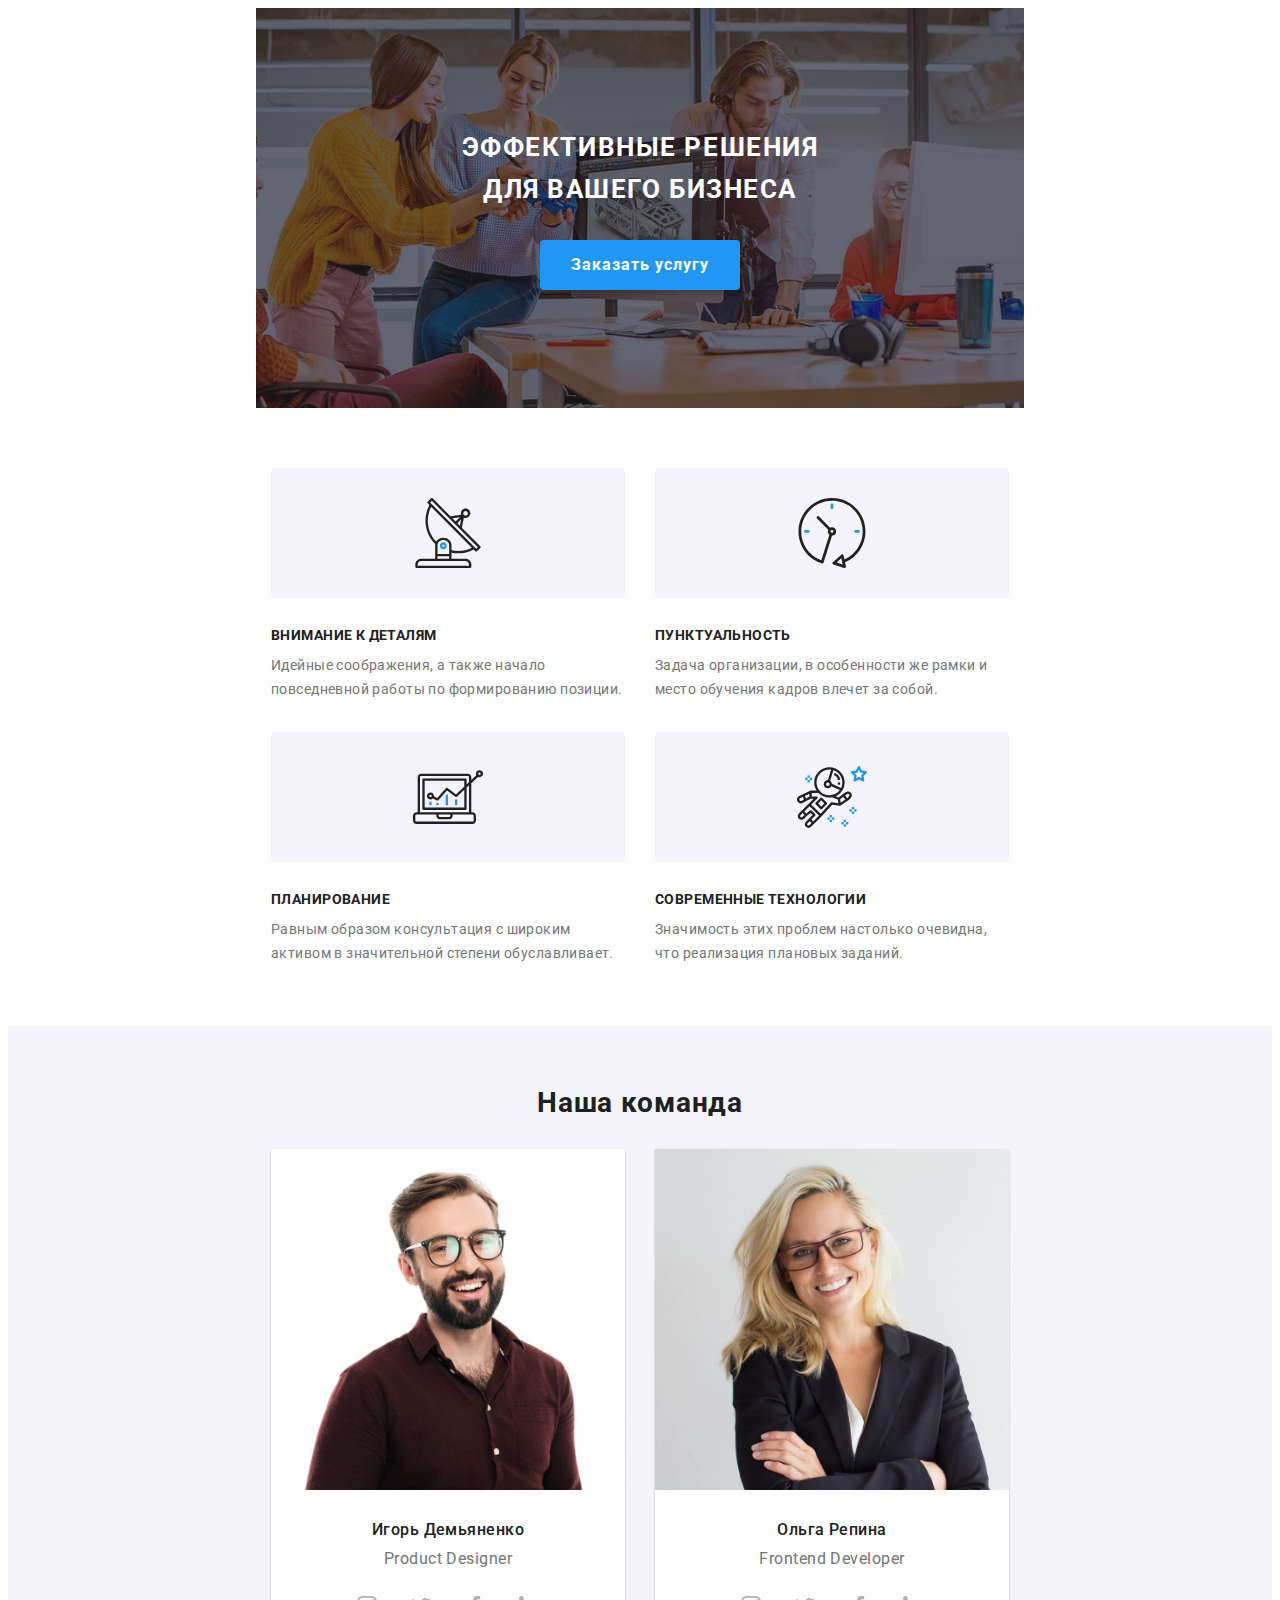
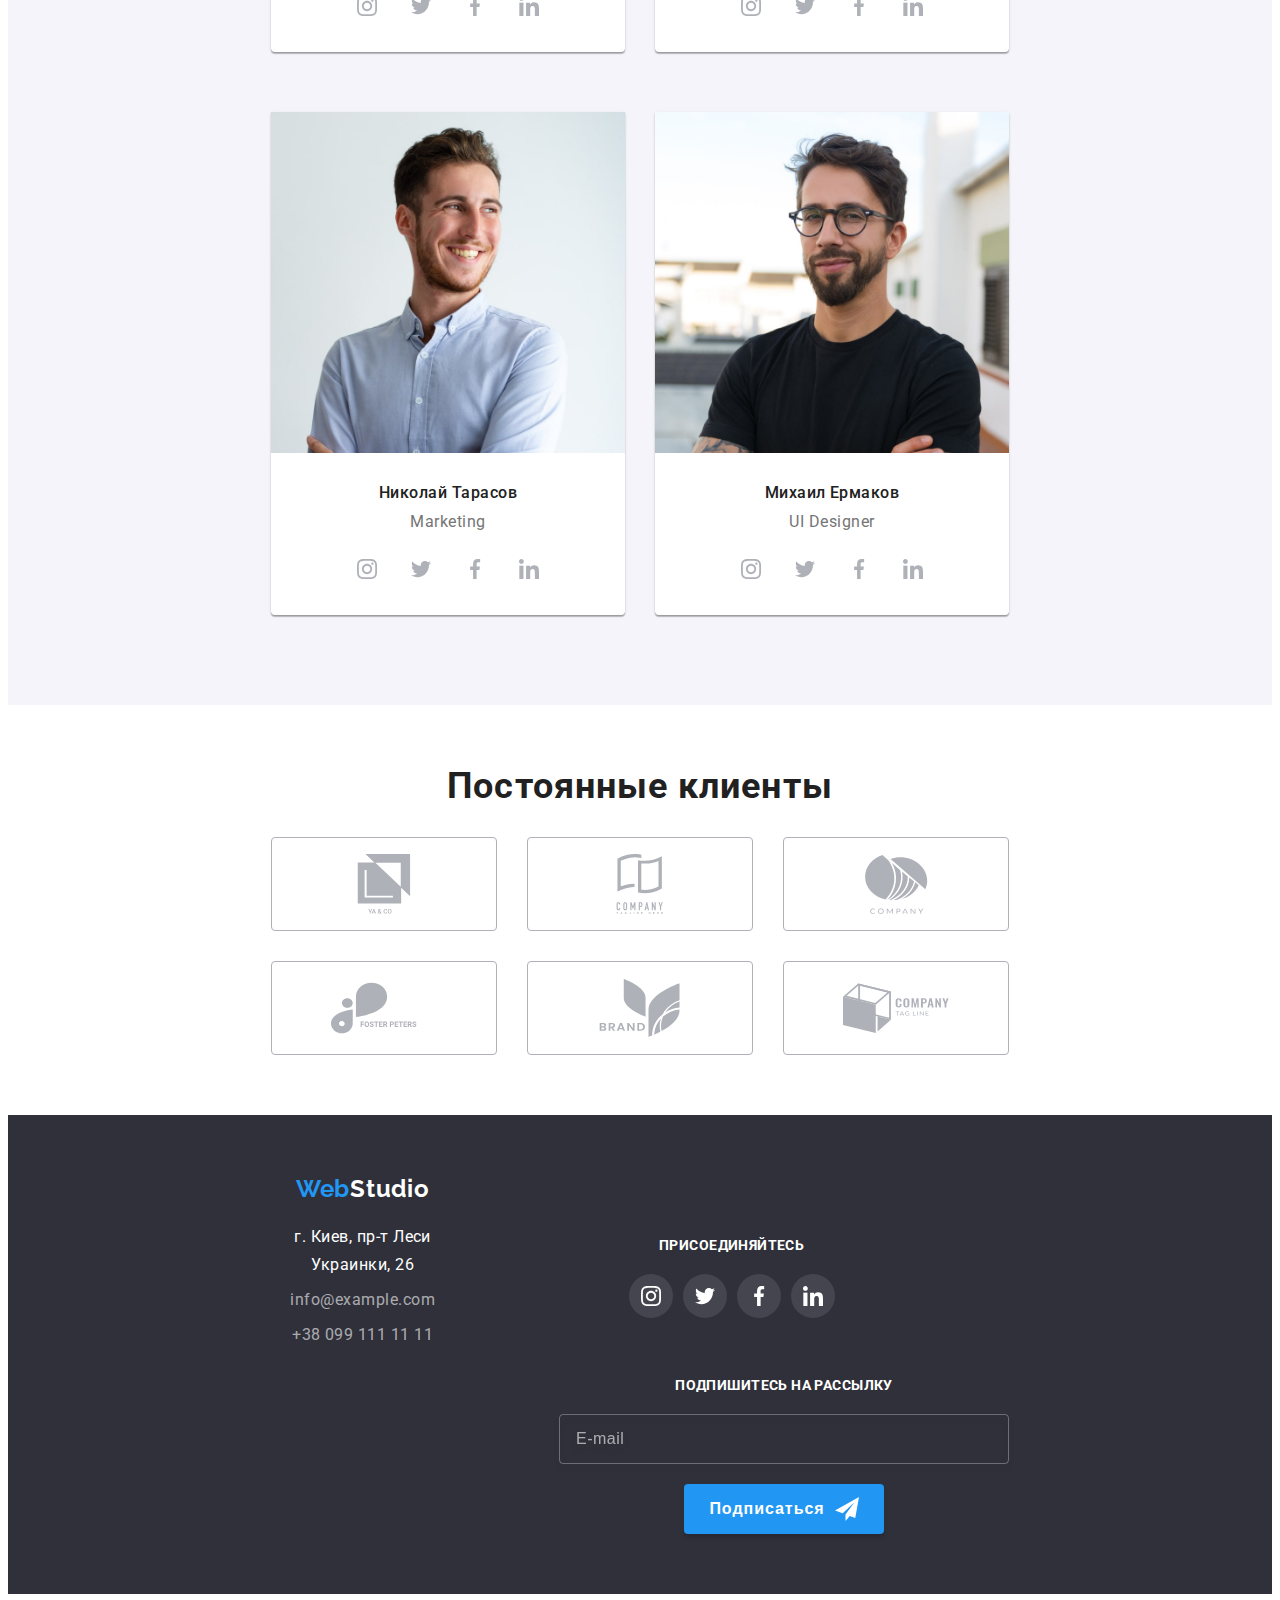
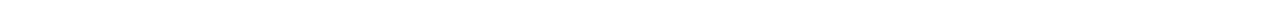
==== index.html @ b9e03ec4 "3" ====
<!DOCTYPE html>
<html lang="ru">
  <head>
    <meta charset="UTF-8" />
    <meta http-equiv="X-UA-Compatible" content="IE=edge" />
    <meta name="viewport" content="width=device-width, initial-scale=1.0" />
    <title>Document</title>
    <link
      rel="stylesheet"
      href="https://cdnjs.cloudflare.com/ajax/libs/modern-normalize/1.1.0/modern-normalize.min.css"
      integrity="sha512-wpPYUAdjBVSE4KJnH1VR1HeZfpl1ub8YT/NKx4PuQ5NmX2tKuGu6U/JRp5y+Y8XG2tV+wKQpNHVUX03MfMFn9Q=="
      crossorigin="anonymous"
      referrerpolicy="no-referrer"
    />
    <!-- <link rel="stylesheet" href="./css/reset.css" /> -->
    <link rel="stylesheet" href="./css/main.min.css" />
    <!-- <link rel="stylesheet" href="./css/styles.css" /> -->
    <link rel="preconnect" href="https://fonts.googleapis.com" />
    <link rel="preconnect" href="https://fonts.gstatic.com" crossorigin />
    <link
      href="https://fonts.googleapis.com/css2?family=Montserrat:wght@400;700&family=Raleway:wght@700&family=Roboto:wght@400;500;700;900&display=swap"
      rel="stylesheet"
    />
  </head>
  <body>
    <!-- <header class="header">
      <div class="container">
        <a class="logo" href=""
          ><span class="logo__pre-title">Web</span
          ><span class="logo__after-title after-title--color-dark"
            >Studio</span
          ></a
        >
        <nav class="nav">
          <ul class="menu" style="list-style-type: none">
            <li class="menu__item studio">
              <a class="menu__link studio" href="index.html">Студия</a>
            </li>
            <li class="menu__item">
              <a class="menu__link" href="portfolio.html">Портфолио</a>
            </li>
            <li class="menu__item">
              <a class="menu__link" href="">Контакты</a>
            </li>
          </ul>
        </nav>
        <ul class="connect" style="list-style-type: none">
          <li class="connect__list">
            <a class="connect__mail contacts" href="mailto:info@devstudio.com"
              ><svg class="connect__icon" width="16" height="12">
                <use href="./images/icons.svg#icon-envelope"></use></svg
              >info@devstudio.com</a
            >
          </li>
          <li class="connect__list">
            <a class="connect__tel contacts" href="tel:+380961111111"
              ><svg class="connect__icon" width="10" height="16">
                <use href="./images/icons.svg#icon-smartphone"></use></svg
              >+38 096 111 11 11</a
            >
          </li>
        </ul>
      </div>
    </header> -->
    <main>
      <section class="title">
        <div class="container">
          <h1 class="title__text">Эффективные решения для вашего бизнеса</h1>
          <div class="container-btn">
            <button class="title__btn" type="button" data-modal-open>
              Заказать услугу
            </button>
          </div>
        </div>
      </section>
      <section class="feature">
        <div class="container">
          <ul class="feature__list" style="list-style-type: none">
            <li class="feature__item">
              <div class="feature__link">
                <svg class="feature__icon" width="70" height="70">
                  <use href="./images/icons.svg#icon-feature1"></use>
                </svg>
              </div>
              <h3 class="feature__title">Внимание к деталям</h3>
              <p class="feature__text text">
                Идейные соображения, а также начало повседневной работы по
                формированию позиции.
              </p>
            </li>
            <li class="feature__item">
              <div class="feature__link">
                <svg class="feature__icon" width="70" height="70">
                  <use href="./images/icons.svg#icon-feature2"></use>
                </svg>
              </div>
              <h3 class="feature__title">Пунктуальность</h3>
              <p class="feature__text">
                Задача организации, в особенности же рамки и место обучения
                кадров влечет за собой.
              </p>
            </li>
            <li class="feature__item">
              <div class="feature__link">
                <svg class="feature__icon" width="70" height="70">
                  <use href="./images/icons.svg#icon-feature3"></use>
                </svg>
              </div>
              <h3 class="feature__title">Планирование</h3>
              <p class="feature__text">
                Равным образом консультация с широким активом в значительной
                степени обуславливает.
              </p>
            </li>
            <li class="feature__item">
              <div class="feature__link">
                <svg class="feature__icon" width="70" height="70">
                  <use href="./images/icons.svg#icon-feature4"></use>
                </svg>
              </div>
              <h3 class="feature__title">Современные технологии</h3>
              <p class="feature__text">
                Значимость этих проблем настолько очевидна, что реализация
                плановых заданий.
              </p>
            </li>
          </ul>
        </div>
      </section>
      <!-- <section class="occupation">
        <div class="container">
          <h2 class="occupation__subtitle subtitle">Чем мы занимаемся</h2>
          <ul class="occupation-list" style="list-style-type: none">
            <li class="occupation-list__item">
              <img
                src="./images/computer.jpeg"
                alt="работа за ПК"
                width="370"
              />
              <div class="occupation-list__thumb">
                <p class="occupation-list__text">Десктопные приложения</p>
              </div>
            </li>
            <li class="occupation-list__item">
              <img
                src="./images/laptop.jpeg"
                alt="работа за ноутбуком"
                width="370"
              />
              <div class="occupation-list__thumb">
                <p class="occupation-list__text">Мобильные приложения</p>
              </div>
            </li>
            <li class="occupation-list__item">
              <img
                src="./images/tablet.jpeg"
                alt="работа на планшете"
                width="370"
              />
              <div class="occupation-list__thumb">
                <p class="occupation-list__text">Дизайнерские решения</p>
              </div>
            </li>
          </ul>
        </div>
      </section> -->
      <section class="team">
        <div class="container">
          <h2 class="team__subtitle subtitle">Наша команда</h2>
          <ul class="team-list" style="list-style-type: none">
            <li class="team-list__item">
              <img
                src="./images/employee-1.jpeg"
                alt="Игорь Демьяненко"
                width="270"
              />
              <div class="team-desc">
                <h3 class="team-desc__title">Игорь Демьяненко</h3>
                <p class="team-desc__text">Product Designer</p>
                <ul class="team-soc__list list" style="list-style-type: none">
                  <li class="team-soc__item">
                    <a href="" class="team-soc__link link">
                      <svg class="team-soc__icon" width="20" height="20">
                        <use href="./images/icons.svg#icon-instagram"></use>
                      </svg>
                    </a>
                  </li>
                  <li class="team-soc__item">
                    <a href="" class="team-soc__link link">
                      <svg class="team-soc__icon" width="20" height="20">
                        <use href="./images/icons.svg#icon-twitter"></use></svg
                    ></a>
                  </li>
                  <li class="team-soc__item">
                    <a href="" class="team-soc__link link"
                      ><svg class="team-soc__icon" width="20" height="20">
                        <use href="./images/icons.svg#icon-facebook"></use></svg
                    ></a>
                  </li>
                  <li class="team-soc__item">
                    <a href="" class="team-soc__link link"
                      ><svg class="team-soc__icon" width="20" height="20">
                        <use href="./images/icons.svg#icon-linkedin"></use></svg
                    ></a>
                  </li>
                </ul>
              </div>
            </li>
            <li class="team-list__item">
              <img
                class="team-list__card"
                src="./images/employee-2.jpeg"
                alt="Ольга Репина"
                width="270"
              />
              <div class="team-desc">
                <h3 class="team-desc__title">Ольга Репина</h3>
                <p class="team-desc__text">Frontend Developer</p>
                <ul class="team-soc__list list" style="list-style-type: none">
                  <li class="team-soc__item">
                    <a href="" class="team-soc__link link">
                      <svg class="team-soc__icon" width="20" height="20">
                        <use
                          href="./images/icons.svg#icon-instagram"
                        ></use></svg
                    ></a>
                  </li>
                  <li class="team-soc__item">
                    <a href="" class="team-soc__link link"
                      ><svg class="team-soc__icon" width="20" height="20">
                        <use href="./images/icons.svg#icon-twitter"></use></svg
                    ></a>
                  </li>
                  <li class="team-soc__item">
                    <a href="" class="team-soc__link link"
                      ><svg class="team-soc__icon" width="20" height="20">
                        <use href="./images/icons.svg#icon-facebook"></use></svg
                    ></a>
                  </li>
                  <li class="team-soc__item">
                    <a href="" class="team-soc__link link"
                      ><svg class="team-soc__icon" width="20" height="20">
                        <use href="./images/icons.svg#icon-linkedin"></use></svg
                    ></a>
                  </li>
                </ul>
              </div>
            </li>
            <li class="team-list__item">
              <img
                class="team-list__card"
                src="./images/employee-3.jpeg"
                alt="Николай Тарасов"
                width="270"
              />
              <div class="team-desc">
                <h3 class="team-desc__title">Николай Тарасов</h3>
                <p class="team-desc__text">Marketing</p>
                <ul class="team-soc__list list" style="list-style-type: none">
                  <li class="team-soc__item">
                    <a href="" class="team-soc__link link">
                      <svg class="team-soc__icon" width="20" height="20">
                        <use
                          href="./images/icons.svg#icon-instagram"
                        ></use></svg
                    ></a>
                  </li>
                  <li class="team-soc__item">
                    <a href="" class="team-soc__link link"
                      ><svg class="team-soc__icon" width="20" height="20">
                        <use href="./images/icons.svg#icon-twitter"></use></svg
                    ></a>
                  </li>
                  <li class="team-soc__item">
                    <a href="" class="team-soc__link link"
                      ><svg class="team-soc__icon" width="20" height="20">
                        <use href="./images/icons.svg#icon-facebook"></use></svg
                    ></a>
                  </li>
                  <li class="team-soc__item">
                    <a href="" class="team-soc__link link"
                      ><svg class="team-soc__icon" width="20" height="20">
                        <use href="./images/icons.svg#icon-linkedin"></use></svg
                    ></a>
                  </li>
                </ul>
              </div>
            </li>
            <li class="team-list__item">
              <img
                class="team-list__card"
                src="./images/employee-4.jpeg"
                alt="Михаил Ермаков"
                width="270"
              />
              <div class="team-desc">
                <h3 class="team-desc__title">Михаил Ермаков</h3>
                <p class="team-desc__text">UI Designer</p>
                <ul class="team-soc__list list" style="list-style-type: none">
                  <li class="team-soc__item">
                    <a href="" class="team-soc__link link">
                      <svg class="team-soc__icon" width="20" height="20">
                        <use
                          href="./images/icons.svg#icon-instagram"
                        ></use></svg
                    ></a>
                  </li>
                  <li class="team-soc__item">
                    <a href="" class="team-soc__link link"
                      ><svg class="team-soc__icon" width="20" height="20">
                        <use href="./images/icons.svg#icon-twitter"></use></svg
                    ></a>
                  </li>
                  <li class="team-soc__item">
                    <a href="" class="team-soc__link link"
                      ><svg class="team-soc__icon" width="20" height="20">
                        <use href="./images/icons.svg#icon-facebook"></use></svg
                    ></a>
                  </li>
                  <li class="team-soc__item">
                    <a href="" class="team-soc__link link"
                      ><svg class="team-soc__icon" width="20" height="20">
                        <use href="./images/icons.svg#icon-linkedin"></use></svg
                    ></a>
                  </li>
                </ul>
              </div>
            </li>
          </ul>
        </div>
      </section>
      <section class="client">
        <div class="container">
          <h3 class="client__title">Постоянные клиенты</h3>
          <ul class="client__list" style="list-style-type: none">
            <li class="client__item">
              <a class="client__link link" href="">
                <svg class="client__icon" width="106" height="60">
                  <use href="./images/icons.svg#icon-client1"></use>
                </svg>
              </a>
            </li>
            <li class="client__item">
              <div class="client__btn">
                <a href="" class="client__link link">
                  <svg class="client__icon" width="106" height="60">
                    <use href="./images/icons.svg#icon-client2"></use>
                  </svg>
                </a>
              </div>
            </li>
            <li class="client__item">
              <div class="client__btn">
                <a href="" class="client__link link">
                  <svg class="client__icon" width="106" height="60">
                    <use href="./images/icons.svg#icon-client3"></use>
                  </svg>
                </a>
              </div>
            </li>
            <li class="client__item">
              <div class="client__btn">
                <a href="" class="client__link link">
                  <svg class="client__icon" width="106" height="60">
                    <use href="./images/icons.svg#icon-client4"></use>
                  </svg>
                </a>
              </div>
            </li>
            <li class="client__item">
              <div class="client__btn">
                <a href="" class="client__link link">
                  <svg class="client__icon" width="106" height="60">
                    <use href="./images/icons.svg#icon-client5"></use>
                  </svg>
                </a>
              </div>
            </li>
            <li class="client__item">
              <div class="client__btn">
                <a href="" class="client__link link">
                  <svg class="client__icon" width="106" height="60">
                    <use href="./images/icons.svg#icon-client6"></use>
                  </svg>
                </a>
              </div>
            </li>
          </ul>
        </div>
      </section>
    </main>
    <footer>
      <section class="footer">
        <div class="container">
          <div class="conacts-soc">
            <div>
              <a class="logo" href=""
                ><span class="logo__pre-title">Web</span
                ><span class="logo__after-title after-title--color-light"
                  >Studio</span
                ></a
              >
              <address class="address">
                <ul class="address__list" style="list-style-type: none">
                  <li class="address__item">
                    <a
                      class="address__link address"
                      href="https://www.google.com/maps/place/%D0%B1%D1%83%D0%BB%D1%8C%D0%B2%D0%B0%D1%80+%D0%9B%D0%B5%D1%81%D1%96+%D0%A3%D0%BA%D1%80%D0%B0%D1%97%D0%BD%D0%BA%D0%B8,+26,+%D0%9A%D0%B8%D1%97%D0%B2,+02000/@50.4265807,30.5361971,17z/data=!3m1!4b1!4m5!3m4!1s0x40d4cf0e033ecbe9:0x57a4dffefec77da0!8m2!3d50.4265807!4d30.5383858"
                      target="_blank"
                      rel="noopener noreferrer"
                      >г. Киев, пр-т Леси Украинки, 26
                    </a>
                  </li>
                  <li class="address__item">
                    <a class="address__link" href="mailto:info@example.com"
                      >info@example.com</a
                    >
                  </li>
                  <li class="address__item">
                    <a class="address__link" href="tel:+380991111111"
                      >+38 099 111 11 11</a
                    >
                  </li>
                </ul>
              </address>
            </div>
            <div class="footer-soc">
              <strong class="footer-soc__title">присоединяйтесь</strong>
              <ul class="footer-soc__list list" style="list-style-type: none">
                <li class="footer-soc__item">
                  <a href="" class="footer-soc__link link">
                    <svg class="footer-soc__icon" width="20" height="20">
                      <use href="./images/icons.svg#icon-instagram"></use></svg
                  ></a>
                </li>
                <li class="footer-soc__item">
                  <a href="" class="footer-soc__link link"
                    ><svg class="footer-soc__icon" width="20" height="20">
                      <use href="./images/icons.svg#icon-twitter"></use></svg
                  ></a>
                </li>
                <li class="footer-soc__item">
                  <a href="" class="footer-soc__link link"
                    ><svg class="footer-soc__icon" width="20" height="20">
                      <use href="./images/icons.svg#icon-facebook"></use></svg
                  ></a>
                </li>
                <li class="footer-soc__item">
                  <a href="" class="footer-soc__link link"
                    ><svg class="footer-soc__icon" width="20" height="20">
                      <use href="./images/icons.svg#icon-linkedin"></use></svg
                  ></a>
                </li>
              </ul>
            </div>
          </div>
          <form class="form">
            <h3 class="form__title">Подпишитесь на рассылку</h3>
            <label class="form__label" for="email"></label>
            <input
              class="form__input"
              type="email"
              name="email"
              placeholder="E-mail"
            />
            <button class="form__btn" type="submit">
              Подписаться
              <svg class="form__icon" width="24" height="24">
                <use href="./images/icons.svg#icon-send"></use>
              </svg>
            </button>
          </form>
        </div>
      </section>
    </footer>
    <!-- <div class="backdrop is-hidden" data-modal>
      <div class="modal">
        <form>
          <p class="modal__title">Оставьте свои данные, мы вам перезвоним</p>
          <ul class="modal__list" style="list-style-type: none">
            <li class="modal__item">
              <label for="name" class="modal__label">Имя</label>
              <div class="modal__wrap">
                <input type="text" name="name" class="modal__input" id="name" />
                <svg class="modal__icon" width="18" height="18">
                  <use href="./images/icons.svg#icon-person"></use>
                </svg>
              </div>
            </li>
            <li class="modal__item">
              <label for="tel" class="modal__label">Телефон</label>
              <div class="modal__wrap">
                <input
                  type="tel"
                  name="tel"
                  class="modal__input"
                  id="tel"
                /><svg class="modal__icon" width="18" height="18">
                  <use href="./images/icons.svg#icon-phone"></use>
                </svg>
              </div>
            </li>
            <li class="modal__item">
              <label for="email" class="modal__label">Почта</label>
              <div class="modal__wrap">
                <input
                  class="modal__input"
                  type="email"
                  name="email"
                  id="email"
                /><svg class="modal__icon" width="18" height="18">
                  <use href="./images/icons.svg#icon-email"></use>
                </svg>
              </div>
            </li>
            <li class="modal__item">
              <label for="modal__text" class="modal__label">Комментарий</label>
              <div class="modal__wrap">
                <textarea
                  class="modal__text"
                  name="modal__text"
                  id="modal__text"
                  placeholder="Введите текст"
                ></textarea>
              </div>
            </li>
            <li class="modal__item modal-checkbox">
              <input
                class="modal-check visually-hidden"
                type="checkbox"
                name="privacy"
                value="privacy"
                id="privacy"
              />
              <label for="privacy" class="modal-check__text"
                >&nbsp;&nbsp;Соглашаюсь с рассылкой и принимаю&nbsp;
                <a href=""> Условия договора</a>
              </label>
            </li>
          </ul>
          <button type="submit" class="modal-send__btn">Отправить</button>
          <div class="modal-close-btn">
            <button type="button" class="modal-close__btn" data-modal-close>
              <svg class="modal-close__icon" width="30" height="30">
                <use href="./images/icons.svg#icon-close"></use>
              </svg>
            </button>
          </div>
        </form>
      </div>
    </div> -->
    <script src="./js/modal.js"></script>
  </body>
</html>
---- css/main.min.css ----
:root{--btn-link-hover-color: #2196f3;--mine-text-color: #757575;--text-teambox-btnhover-color: #ffffff;--title-footer-bg-color: #2f303a;--btn-team-bg-color: #f5f4fa}.visually-hidden{position:absolute;white-space:nowrap;width:1px;height:1px;overflow:hidden;border:0;padding:0;clip:rect(0 0 0 0);clip-path:inset(50%);margin:-1px}html{box-sizing:border-box}*,*::before,*::after{box-sizing:inherit}p,h1,h2,h3,h4,h5,h6{margin:0}ul{margin:0;padding-left:0;list-style-type:none}img{display:block;min-width:100%;height:auto;width:100%}body{font-family:Roboto,sans-serif;color:#212121}.list{list-style:none}.link{text-decoration:none}.container{width:100%;margin:0 auto;padding-right:15px;padding-left:15px}@media screen and (min-width: 480px){.container{max-width:480}}@media screen and (min-width: 768px){.container{max-width:768px}}@media screen and (min-width: 1600px){.container{max-width:1600px}}.btn{font-family:inherit;font-weight:500;font-size:16px;line-height:1.62;text-align:center;letter-spacing:.03em;color:#212121;cursor:pointer;background:var(--btn-team-bg-color);transition-property:color background-color;transition-duration:250ms;transition-timing-function:cubic-bezier(0.4, 0, 0.2, 1)}.btn:hover,.btn:focus{color:var(--text-teambox-btnhover-color);background-color:var(--btn-link-hover-color)}.container-btn{display:flex;justify-content:center}.title{background-image:linear-gradient(rgba(47, 48, 58, 0.4), rgba(47, 48, 58, 0.4)),url(../images/hero-bg.jpg);background-repeat:no-repeat;background-position:center;background-size:cover;margin:0 auto}@media screen and (min-width: 480px){.title{padding:118px 0;max-width:480px}}@media screen and (min-width: 768px){.title{padding:118px 0;max-width:768px}}@media screen and (min-width: 1600px){.title{padding:200px 0;max-width:1600px}}.title__btn{font-family:inherit;font-weight:700;font-size:16px;line-height:1.88;letter-spacing:.06em;align-items:center;text-align:center;color:var(--text-teambox-btnhover-color);cursor:pointer;background-color:var(--btn-link-hover-color);min-width:200px;box-shadow:0px 4px 4px rgba(0,0,0,.15);border:0;border-radius:4px;padding:10px 10px;transition-property:background-color;transition-duration:250ms;transition-timing-function:cubic-bezier(0.4, 0, 0.2, 1)}.title__btn:hover,.title__btn:focus{background-color:#188ce8}.title__text{text-align:center;text-transform:uppercase;color:var(--text-teambox-btnhover-color);margin:0 auto;margin-bottom:30px}@media screen and (min-width: 480px){.title__text{font-size:26px;line-height:1.62;letter-spacing:.06em;width:360px}}@media screen and (min-width: 1600px){.title__text{font-weight:900;font-size:44px;line-height:1.36;letter-spacing:.06em;width:695px}}.header{padding:24px 0 25px 0;border-bottom:1px solid #ececec}.header .container{display:flex;align-items:center}.logo{font-family:"Raleway";text-decoration:none;font-weight:700;font-size:26px;line-height:1.19;letter-spacing:.03em;align-items:center}.logo__pre-title{color:var(--btn-link-hover-color)}.menu{display:flex}.menu__item{position:relative}.menu__item:not(:last-child){margin-right:50px}.menu__link{text-decoration:none;font-weight:500;font-size:14px;line-height:1.14;letter-spacing:.02em;color:#212121;transition-property:color;transition-duration:250ms;transition-timing-function:cubic-bezier(0.4, 0, 0.2, 1)}.menu__link:hover,.menu__link:focus{color:var(--btn-link-hover-color)}.menu__link::after{content:"";display:block;position:absolute;width:100%;height:4px;background-color:#2196f3;border-radius:2px;margin-top:28px;opacity:0;transition-property:opacity;transition-duration:250ms;transition-timing-function:cubic-bezier(0.4, 0, 0.2, 1)}.menu__link:hover:after,.menu__link:focus:after{opacity:1}.studio,.studio::after,.portfolio-activ,.portfolio-activ::after{color:var(--btn-link-hover-color);opacity:1}.connect{display:flex;margin-left:auto}.contacts{display:flex;align-items:center;width:100%;height:100%;text-decoration:none;font-style:normal;font-weight:500;font-size:14px;line-height:1.14;letter-spacing:.02em;color:var(--mine-text-color);transition-property:color;transition-duration:250ms;transition-timing-function:cubic-bezier(0.4, 0, 0.2, 1)}.connect__mail{margin-right:30px}.connect__mail:hover,.connect__mail:focus{color:var(--btn-link-hover-color)}.connect__tel{margin-left:auto}.connect__tel:hover,.connect__tel:focus{color:var(--btn-link-hover-color)}.connect__icon{fill:currentColor;margin-right:10px}.header-logo-pf{margin-right:95px}.header-logo-pf{font-family:"Raleway";text-decoration:none;font-weight:700;font-size:26px;line-height:1.19;letter-spacing:.03em}.logo__pre-logo-pf{color:var(--btn-link-hover-color)}.after-title--color-dark{color:#000}.feature{margin:0 auto}@media screen and (min-width: 480px){.feature{padding:60px 0}}@media screen and (min-width: 1600px){.feature{padding:94px 0}}.feature__list{display:flex;flex-wrap:wrap;gap:30px}.feature__icon{display:flex;text-align:center}.feature__link{display:flex;width:100%;text-align:center;justify-content:center;padding:30px 0;background:#f5f4fa;border-radius:4px}.feature__item{width:100%}@media screen and (min-width: 768px){.feature__item{width:calc((100% - 30px)/2)}}@media screen and (min-width: 1600px){.feature__item{width:calc((100% - 90px)/4)}}.feature__title{width:100%;margin-bottom:10px;text-align:center;margin-top:30px;font-weight:700;font-size:14px;line-height:1.14;letter-spacing:.03em;text-transform:uppercase}@media screen and (min-width: 768px){.feature__title{text-align:left}}.feature__title .feature__title+.feature__title{width:270px}.feature__text{width:100%;font-weight:400;font-size:14px;line-height:1.71;letter-spacing:.03em;color:var(--mine-text-color)}.client{margin:0 auto}@media screen and (min-width: 480px){.client{padding:60px 0}}@media screen and (min-width: 1600px){.client{padding:94px 0}}.client__list{display:flex;flex-wrap:wrap;gap:30px}.client__title{font-size:36px;line-height:42px;text-align:center;letter-spacing:.03em;color:#212121;margin-bottom:30px}@media screen and (min-width: 1600px){.client__title{margin-bottom:50px}}@media screen and (min-width: 480px){.client__item{width:calc((100% - 30px)/2)}}@media screen and (min-width: 768px){.client__item{width:calc((100% - 60px)/3)}}@media screen and (min-width: 1600px){.client__item{width:calc((100% - 150px)/6)}}.client__link{width:100%;display:flex;justify-content:center;align-items:center;border:1px solid #afb1b8;border-radius:4px;padding:16px 0;color:#afb1b8;transition-property:border border-radius color;transition-duration:250ms;transition-timing-function:cubic-bezier(0.4, 0, 0.2, 1)}.client__link:hover,.client__link:focus{border:1px solid #2196f3;border-radius:4px;color:#2196f3}.client__icon{fill:currentColor}.occupation{padding:0 0 94px 0;margin:0 auto}.occupation-list{display:flex;margin:-15px}.occupation-list__item{margin:15px;position:relative;width:370px}.occupation-list__thumb{display:flex;position:absolute;width:100%;height:70px;background:rgba(47,48,58,.8);bottom:0;justify-content:center;align-items:center}.occupation-list__text{display:block;font-weight:700;font-size:14px;line-height:16px;letter-spacing:.03em;text-transform:uppercase;color:#fff}.team{background:var(--btn-team-bg-color);margin:0 auto}@media screen and (min-width: 480px){.team{padding:60px 0}}@media screen and (min-width: 1600px){.team{padding:94px 0}}.team-list{display:flex;flex-wrap:wrap;gap:30px}.team-list__item{width:100%;background-color:#fff;box-shadow:0px 1px 3px rgba(0,0,0,.12),0px 1px 1px rgba(0,0,0,.14),0px 2px 1px rgba(0,0,0,.2);border-radius:0px 0px 4px 4px;margin-bottom:30px}@media screen and (min-width: 768px){.team-list__item{width:calc((100% - 30px)/2)}}@media screen and (min-width: 1600px){.team-list__item{width:calc((100% - 90px)/4)}}.team-desc__title{font-weight:500;font-size:16px;line-height:1.19;letter-spacing:.03em;text-align:center;margin-bottom:10px}.team-desc__text{font-weight:400;font-size:16px;line-height:1.19;letter-spacing:.03em;text-align:center;color:var(--mine-text-color);margin-bottom:16px}.team-soc__list{display:flex;justify-content:center}.team-soc__item{width:44px;height:44px;margin-right:10px}.team-soc__item:last-child{margin-right:0}.team-soc__link{display:flex;align-items:center;justify-content:center;width:100%;height:100%;border-radius:50%;color:#afb1b8;transition-property:transition background-color;transition-duration:250ms;transition-timing-function:cubic-bezier(0.4, 0, 0.2, 1)}.team-soc__link:hover,.team-soc__link:focus{background-color:#2196f3;color:var(--text-teambox-btnhover-color)}.team-soc__icon{fill:currentColor}.team-desc{padding-top:30px;padding-bottom:24px}.subtitle{font-weight:700;font-size:28px;line-height:1.19;letter-spacing:.03em;text-align:center;margin-bottom:30px}@media screen and (min-width: 1600px){.subtitle{font-size:36px;line-height:1.17}}.form{margin-left:auto;width:450px}.form__title{width:100%;font-weight:700;font-size:14px;line-height:1.14;letter-spacing:.03em;text-transform:uppercase;color:#fff}.form__input{width:100%;height:50px;padding-left:16px;border:1px solid rgba(255,255,255,.3);filter:drop-shadow(0px 4px 4px rgba(0, 0, 0, 0.15));border-radius:4px;background-color:rgba(0,0,0,0);margin-top:20px;margin-bottom:20px;margin-right:12px;color:#fff}.form__input::placeholder{font-weight:400;font-size:16px;line-height:1.25;letter-spacing:.03em;color:rgba(255,255,255,.6)}.form__btn{display:inline-flex;position:relative;justify-content:center;margin-left:auto;align-items:center;font-weight:700;font-size:16px;line-height:1.88;letter-spacing:.06em;color:#fff;width:200px;height:50px;background:#2196f3;box-shadow:0px 4px 4px rgba(0,0,0,.15);border-radius:4px;border:rgba(0,0,0,0)}.form__icon{display:block;margin-left:10px}.modal__input:focus+.modal__icon .form__icon{display:inline-block;position:relative;align-items:center;fill:#2196f3}.modal-close__btn{cursor:pointer}.modal-close__icon{transition-property:fill;transition-duration:250ms;transition-timing-function:cubic-bezier(0.4, 0, 0.2, 1)}.modal-close__icon:focus,.modal-close__icon:hover{fill:#2196f3}.backdrop{position:fixed;top:0;width:100%;height:100%;background:rgba(0,0,0,.2);transition-property:opacity visibility;transition-duration:250ms;transition-timing-function:cubic-bezier(0.4, 0, 0.2, 1)}.modal{position:absolute;top:50%;left:50%;transform:translate(-50%, -50%) scale(1);width:528px;min-height:581px;background:#fff;box-shadow:0px 1px 3px rgba(0,0,0,.12),0px 1px 1px rgba(0,0,0,.14),0px 2px 1px rgba(0,0,0,.2);border-radius:4px;transition-property:transform;transition-duration:250ms;transition-timing-function:cubic-bezier(0.4, 0, 0.2, 1);padding:40px}.backdrop.is-hidden .modal{transform:translate(0, 0) scale(0.5)}.modal__title{font-weight:700;font-size:20px;line-height:23px;text-align:center;letter-spacing:.03em;color:#212121;margin-bottom:12px}.modal-close__btn{position:absolute;top:8px;right:8px;display:flex;width:30px;height:30px;align-items:center;justify-content:center;background:#fff;border:1px solid rgba(0,0,0,.1);border-radius:50%;transition-property:background-color;transition-duration:250ms;transition-timing-function:cubic-bezier(0.4, 0, 0.2, 1)}.is-hidden{opacity:0;visibility:hidden;pointer-events:none}.modal__item{margin-bottom:10px}.modal__label{font-size:12px;line-height:14px;letter-spacing:.01em;color:#757575}.modal__wrap{margin-top:4px}.modal__text{width:100%;height:120px;font-weight:400;font-size:14px;line-height:16px;letter-spacing:.01em;margin-bottom:20px;padding:12px 16px;resize:none;border:1px solid rgba(33,33,33,.2);border-radius:4px;transition-property:border-color;transition-duration:250ms;transition-timing-function:cubic-bezier(0.4, 0, 0.2, 1)}.modal__text:focus{border-color:#2196f3;outline:none}.modal__input{width:100%;height:40px;padding-left:42px;border:1px solid rgba(33,33,33,.2);border-radius:4px;background-color:rgba(0,0,0,0);outline:none;transition-property:border;transition-duration:250ms;transition-timing-function:cubic-bezier(0.4, 0, 0.2, 1)}.modal__input:focus{border-color:#2196f3}.modal-checkbox{display:flex;align-items:center;justify-content:center;margin-bottom:30px}.modal-check__text{display:flex;align-items:center;font-weight:400;font-size:14px;line-height:1.71;letter-spacing:.03em;color:#757575}.modal-check__text a{color:#2196f3}.modal-check__text::before{content:"";width:16px;height:15px;border:1px solid #212121}.modal-check:checked+.modal-check__text::before{background:#2196f3;border-radius:2px;background-image:url(../images/check.svg);border:none;background-repeat:no-repeat;background-position:center}.modal__wrap{position:relative;outline:none}.modal__icon{position:absolute;left:12px;top:50%;transform:translateY(-50%)}.modal__input:focus+.modal__icon{fill:#2196f3}.modal-send__btn{font-weight:700;font-size:16px;line-height:1.88;display:block;align-items:center;justify-content:center;text-align:center;letter-spacing:.06em;margin:0 auto;color:#fff;position:relative;width:200px;height:50px;background:#188ce8;box-shadow:0px 4px 4px rgba(0,0,0,.15);border-radius:4px;border:rgba(0,0,0,0)}.footer{background:var(--title-footer-bg-color);padding:60px 0;margin:0 auto}@media screen and (min-width: 480px){.footer .container{display:block;text-align:center}}@media screen and (min-width: 768px){.footer .container .conacts-soc{display:flex;justify-content:space-between}}.logo{font-family:"Raleway";text-decoration:none}@media screen and (min-width: 480px){.logo{font-weight:700;font-size:24px;line-height:1.17;letter-spacing:.03em}}@media screen and (min-width: 1600px){.logo{font-weight:700;font-size:26px;line-height:1.19;letter-spacing:.03em}}.logo__pre-title{color:var(--btn-link-hover-color)}.after-title--color-light{color:var(--text-teambox-btnhover-color)}.address__link.address{color:var(--text-teambox-btnhover-color)}.address__item:first-child{padding-top:20px}.address__item:not(:last-child){padding-bottom:8px}.address__link{text-decoration:none;font-style:normal;font-weight:400;font-size:14x;line-height:1.71;letter-spacing:.03em;color:rgba(255,255,255,.6)}.footer-soc{margin-top:60px;margin-bottom:60px;width:100%}@media screen and (min-width: 1600px){.footer-soc{margin-left:auto;max-width:206px}}.footer-soc__title{font-style:normal;font-weight:700;font-size:14px;line-height:1.14;letter-spacing:.03em;text-transform:uppercase;color:var(--text-teambox-btnhover-color)}.footer-soc__list{display:flex;margin-top:20px;justify-content:center}.footer-soc__item{width:44px;height:44px;margin-right:10px}.footer-soc__item:last-child{margin-right:0}.footer-soc__link{display:flex;align-items:center;justify-content:center;width:100%;height:100%;border-radius:50%;background-color:rgba(255,255,255,.1);transition-property:background-color;transition-duration:250ms;transition-timing-function:cubic-bezier(0.4, 0, 0.2, 1)}.footer-soc__link:hover,.footer-soc__link:focus{background-color:#2196f3}.footer-soc__icon{fill:var(--text-teambox-btnhover-color)}/*# sourceMappingURL=main.min.css.map */
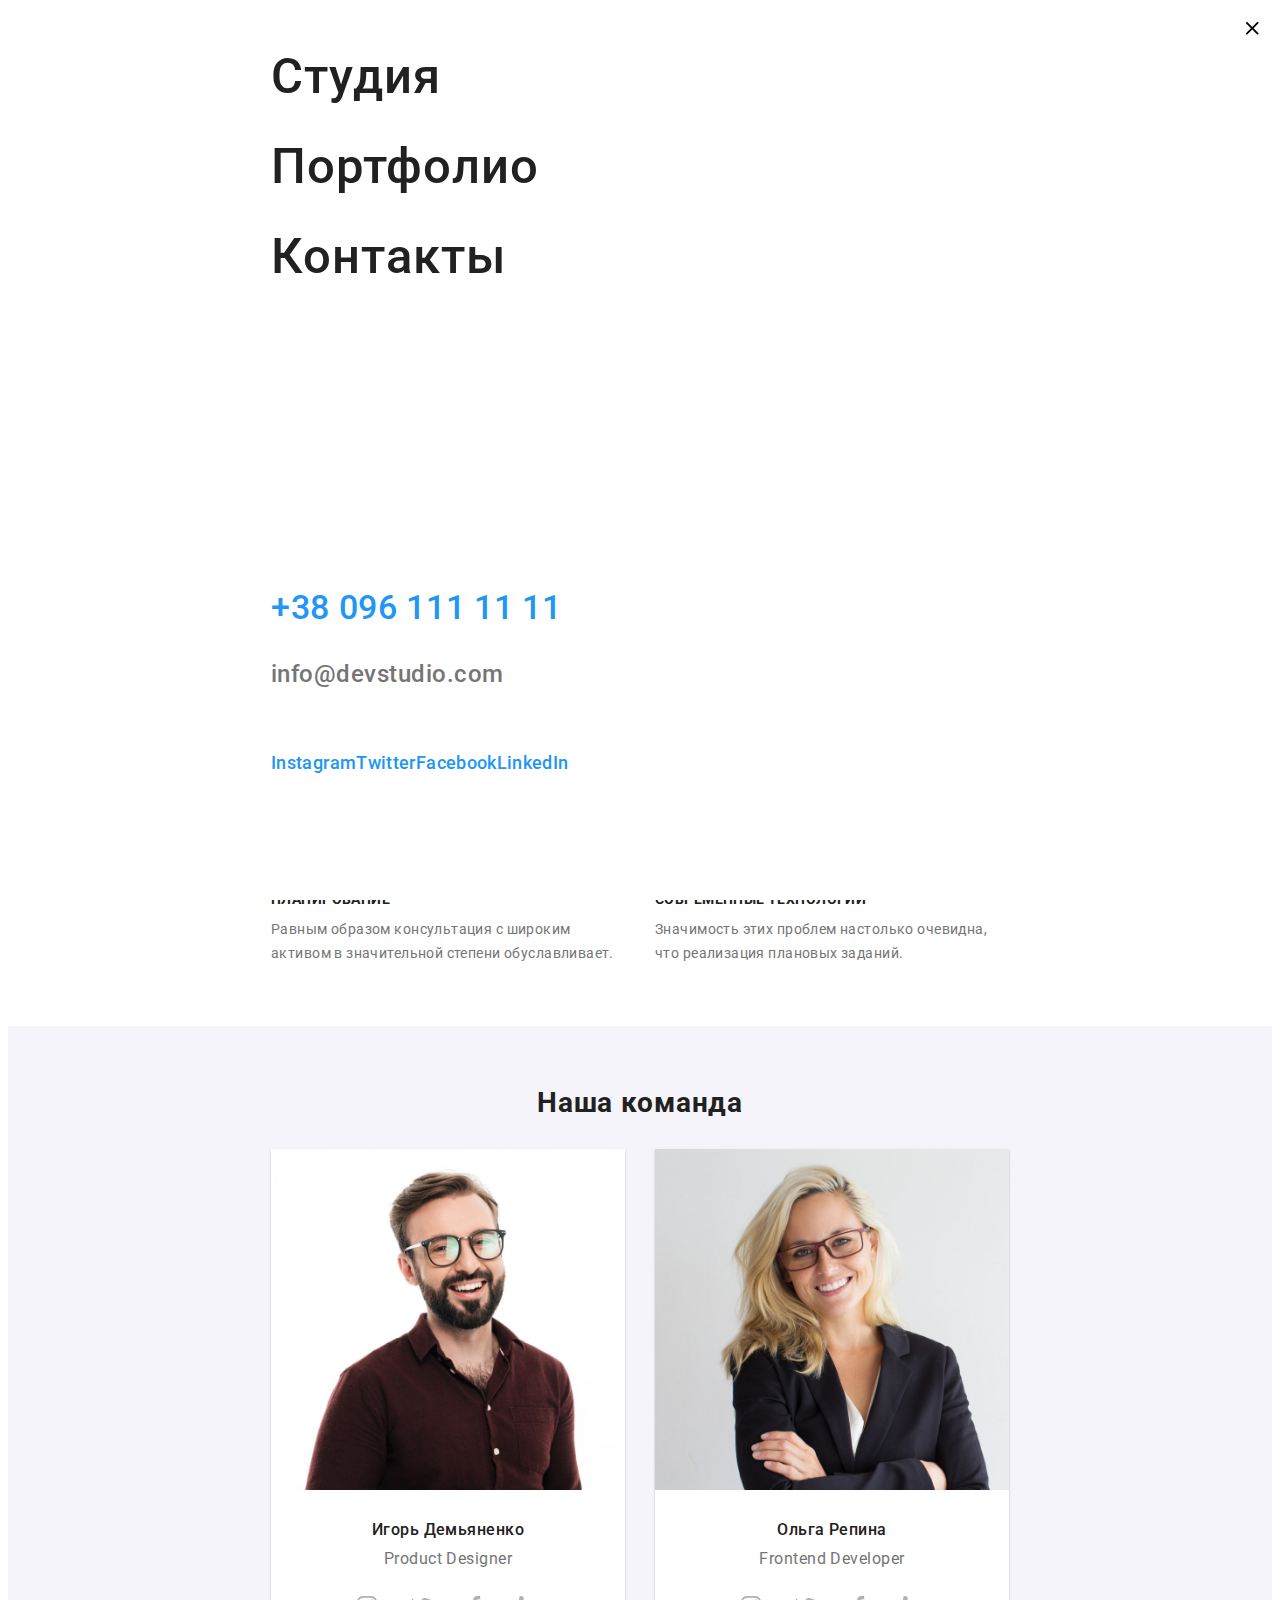
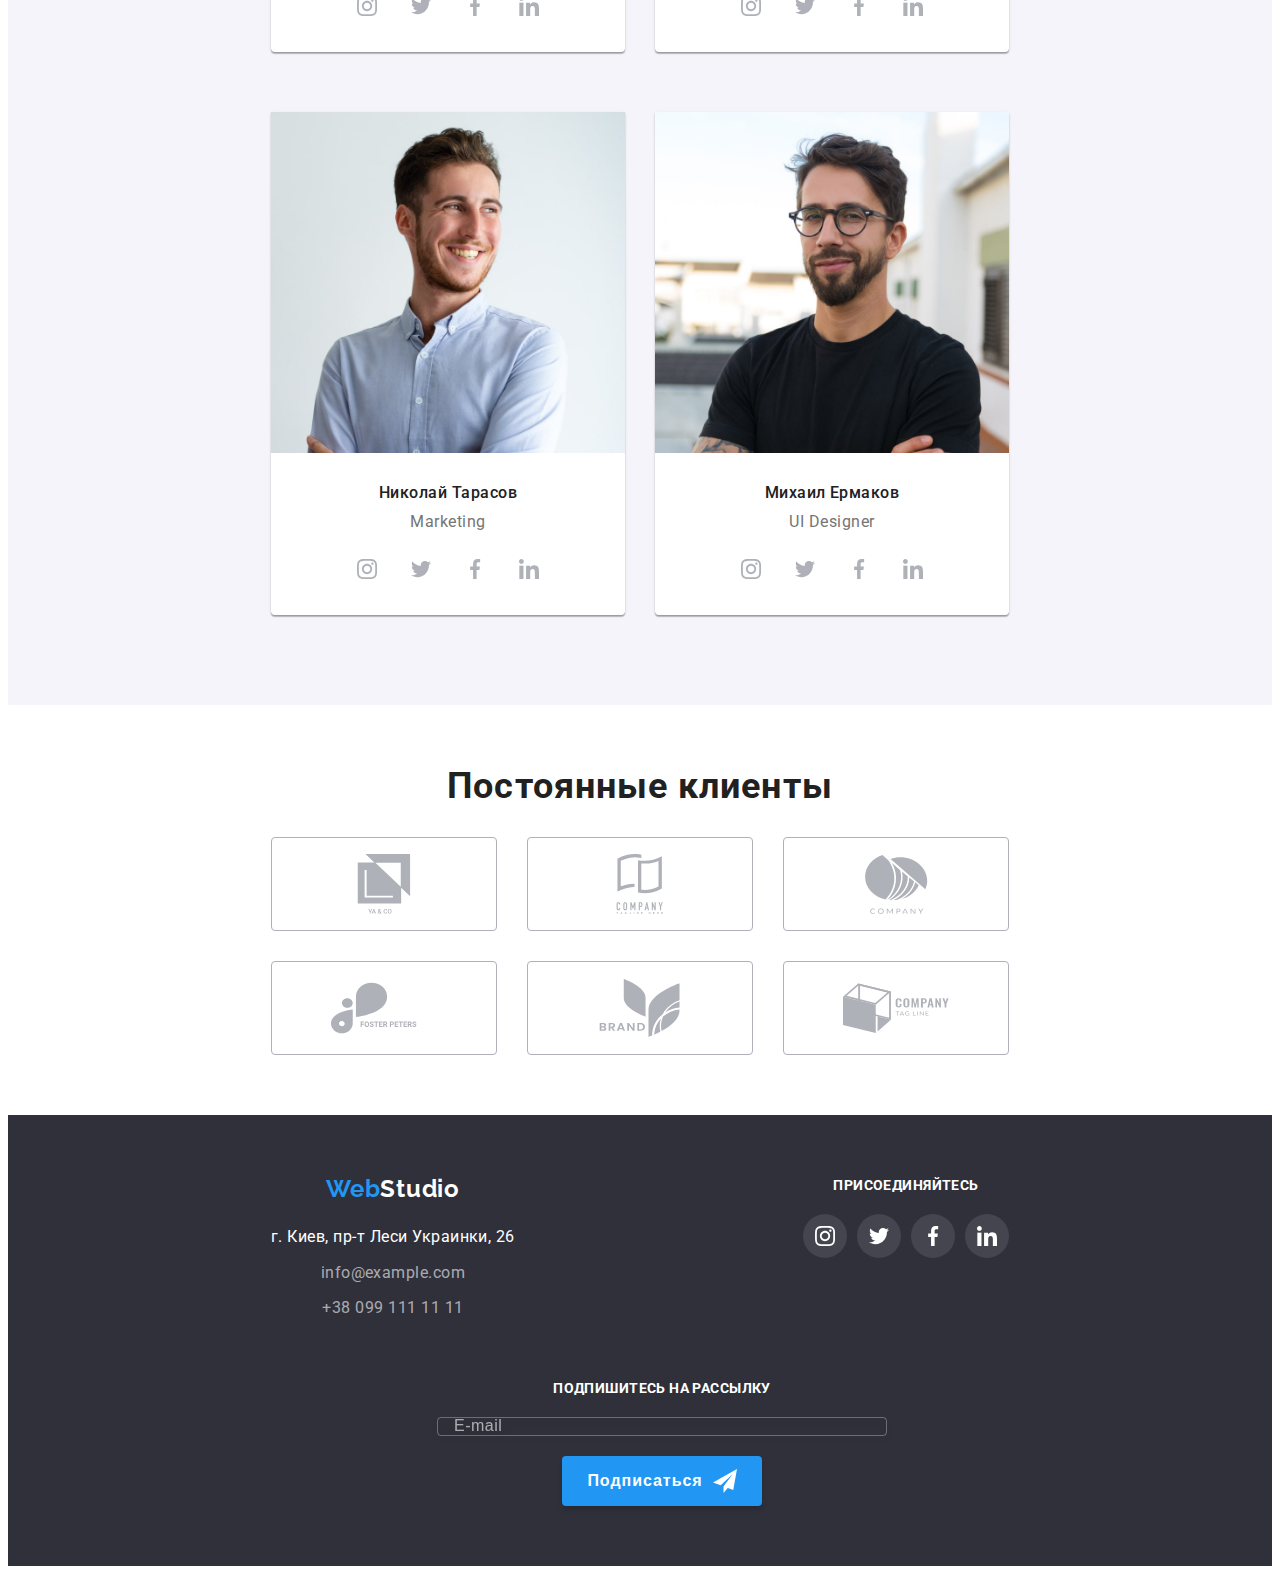
==== commit 50228a0d: "333" ====
--- a/index.html
+++ b/index.html
@@ -23,7 +23,7 @@
     />
   </head>
   <body>
-    <!-- <header class="header">
+    <header class="header">
       <div class="container">
         <a class="logo" href=""
           ><span class="logo__pre-title">Web</span
@@ -60,8 +60,64 @@
             >
           </li>
         </ul>
+        <button type="button" class="menu-open-btn">
+          <svg class="form__menu" width="40" height="40">
+            <use href="./images/icons.svg#icon-menu"></use>
+          </svg>
+        </button>
       </div>
-    </header> -->
+      <div class="mob-menu">
+        <div class="container">
+        <button type="button" class="close-open-btn">
+          <svg class="close-open-icon" width="40" height="40">
+            <use href="./images/icons.svg#icon-close_40px"></use>
+          </svg>
+        </button>
+        <ul class="mob-menu__list" style="list-style-type: none">
+          <li class="mob-menu__item studio">
+            <a class="mob-menu__link studio" href="index.html">Студия</a>
+          </li>
+          <li class="mob-menu__item">
+            <a class="mob-menu__link" href="portfolio.html">Портфолио</a>
+          </li>
+          <li class="mob-menu__item">
+            <a class="mob-menu__link" href="">Контакты</a>
+          </li>
+        </ul>
+        <ul class="mob-connect" style="list-style-type: none">
+          
+          <li class="mob-connect__list">
+            <a class="mob-connect__tel contacts" href="tel:+380961111111"
+              >+38 096 111 11 11</a
+            >
+          </li><li class="mob-connect__list">
+            <a
+              class="mob-connect__mail contacts"
+              href="mailto:info@devstudio.com"
+              >info@devstudio.com</a
+            >
+          </li>
+        </ul>
+        <ul class="mob-soc__list list" style="list-style-type: none">
+          <li class="mob-soc__item">
+            <a href="" class="mob-soc__link link">
+              Instagram</a>
+          </li>
+          <li class="mob-soc__item">
+            <a href="" class="mob-soc__link link"
+              >Twitter</a>
+          </li>
+          <li class="mob-soc__item">
+            <a href="" class="mob-soc__link link"
+              >Facebook</a>
+          </li>
+          <li class="mob-soc__item">
+            <a href="" class="mob-soc__link link"
+              >LinkedIn</a>
+          </li>
+        </ul>
+      </div>
+    </header>
     <main>
       <section class="title">
         <div class="container">
@@ -393,7 +449,7 @@
       <section class="footer">
         <div class="container">
           <div class="conacts-soc">
-            <div>
+            <div class="contacts-container">
               <a class="logo" href=""
                 ><span class="logo__pre-title">Web</span
                 ><span class="logo__after-title after-title--color-light"
--- a/css/main.min.css
+++ b/css/main.min.css
@@ -1 +1 @@
-:root{--btn-link-hover-color: #2196f3;--mine-text-color: #757575;--text-teambox-btnhover-color: #ffffff;--title-footer-bg-color: #2f303a;--btn-team-bg-color: #f5f4fa}.visually-hidden{position:absolute;white-space:nowrap;width:1px;height:1px;overflow:hidden;border:0;padding:0;clip:rect(0 0 0 0);clip-path:inset(50%);margin:-1px}html{box-sizing:border-box}*,*::before,*::after{box-sizing:inherit}p,h1,h2,h3,h4,h5,h6{margin:0}ul{margin:0;padding-left:0;list-style-type:none}img{display:block;min-width:100%;height:auto;width:100%}body{font-family:Roboto,sans-serif;color:#212121}.list{list-style:none}.link{text-decoration:none}.container{width:100%;margin:0 auto;padding-right:15px;padding-left:15px}@media screen and (min-width: 480px){.container{max-width:480}}@media screen and (min-width: 768px){.container{max-width:768px}}@media screen and (min-width: 1600px){.container{max-width:1600px}}.btn{font-family:inherit;font-weight:500;font-size:16px;line-height:1.62;text-align:center;letter-spacing:.03em;color:#212121;cursor:pointer;background:var(--btn-team-bg-color);transition-property:color background-color;transition-duration:250ms;transition-timing-function:cubic-bezier(0.4, 0, 0.2, 1)}.btn:hover,.btn:focus{color:var(--text-teambox-btnhover-color);background-color:var(--btn-link-hover-color)}.container-btn{display:flex;justify-content:center}.title{background-image:linear-gradient(rgba(47, 48, 58, 0.4), rgba(47, 48, 58, 0.4)),url(../images/hero-bg.jpg);background-repeat:no-repeat;background-position:center;background-size:cover;margin:0 auto}@media screen and (min-width: 480px){.title{padding:118px 0;max-width:480px}}@media screen and (min-width: 768px){.title{padding:118px 0;max-width:768px}}@media screen and (min-width: 1600px){.title{padding:200px 0;max-width:1600px}}.title__btn{font-family:inherit;font-weight:700;font-size:16px;line-height:1.88;letter-spacing:.06em;align-items:center;text-align:center;color:var(--text-teambox-btnhover-color);cursor:pointer;background-color:var(--btn-link-hover-color);min-width:200px;box-shadow:0px 4px 4px rgba(0,0,0,.15);border:0;border-radius:4px;padding:10px 10px;transition-property:background-color;transition-duration:250ms;transition-timing-function:cubic-bezier(0.4, 0, 0.2, 1)}.title__btn:hover,.title__btn:focus{background-color:#188ce8}.title__text{text-align:center;text-transform:uppercase;color:var(--text-teambox-btnhover-color);margin:0 auto;margin-bottom:30px}@media screen and (min-width: 480px){.title__text{font-size:26px;line-height:1.62;letter-spacing:.06em;width:360px}}@media screen and (min-width: 1600px){.title__text{font-weight:900;font-size:44px;line-height:1.36;letter-spacing:.06em;width:695px}}.header{padding:24px 0 25px 0;border-bottom:1px solid #ececec}.header .container{display:flex;align-items:center}.logo{font-family:"Raleway";text-decoration:none;font-weight:700;font-size:26px;line-height:1.19;letter-spacing:.03em;align-items:center}.logo__pre-title{color:var(--btn-link-hover-color)}.menu{display:flex}.menu__item{position:relative}.menu__item:not(:last-child){margin-right:50px}.menu__link{text-decoration:none;font-weight:500;font-size:14px;line-height:1.14;letter-spacing:.02em;color:#212121;transition-property:color;transition-duration:250ms;transition-timing-function:cubic-bezier(0.4, 0, 0.2, 1)}.menu__link:hover,.menu__link:focus{color:var(--btn-link-hover-color)}.menu__link::after{content:"";display:block;position:absolute;width:100%;height:4px;background-color:#2196f3;border-radius:2px;margin-top:28px;opacity:0;transition-property:opacity;transition-duration:250ms;transition-timing-function:cubic-bezier(0.4, 0, 0.2, 1)}.menu__link:hover:after,.menu__link:focus:after{opacity:1}.studio,.studio::after,.portfolio-activ,.portfolio-activ::after{color:var(--btn-link-hover-color);opacity:1}.connect{display:flex;margin-left:auto}.contacts{display:flex;align-items:center;width:100%;height:100%;text-decoration:none;font-style:normal;font-weight:500;font-size:14px;line-height:1.14;letter-spacing:.02em;color:var(--mine-text-color);transition-property:color;transition-duration:250ms;transition-timing-function:cubic-bezier(0.4, 0, 0.2, 1)}.connect__mail{margin-right:30px}.connect__mail:hover,.connect__mail:focus{color:var(--btn-link-hover-color)}.connect__tel{margin-left:auto}.connect__tel:hover,.connect__tel:focus{color:var(--btn-link-hover-color)}.connect__icon{fill:currentColor;margin-right:10px}.header-logo-pf{margin-right:95px}.header-logo-pf{font-family:"Raleway";text-decoration:none;font-weight:700;font-size:26px;line-height:1.19;letter-spacing:.03em}.logo__pre-logo-pf{color:var(--btn-link-hover-color)}.after-title--color-dark{color:#000}.feature{margin:0 auto}@media screen and (min-width: 480px){.feature{padding:60px 0}}@media screen and (min-width: 1600px){.feature{padding:94px 0}}.feature__list{display:flex;flex-wrap:wrap;gap:30px}.feature__icon{display:flex;text-align:center}.feature__link{display:flex;width:100%;text-align:center;justify-content:center;padding:30px 0;background:#f5f4fa;border-radius:4px}.feature__item{width:100%}@media screen and (min-width: 768px){.feature__item{width:calc((100% - 30px)/2)}}@media screen and (min-width: 1600px){.feature__item{width:calc((100% - 90px)/4)}}.feature__title{width:100%;margin-bottom:10px;text-align:center;margin-top:30px;font-weight:700;font-size:14px;line-height:1.14;letter-spacing:.03em;text-transform:uppercase}@media screen and (min-width: 768px){.feature__title{text-align:left}}.feature__title .feature__title+.feature__title{width:270px}.feature__text{width:100%;font-weight:400;font-size:14px;line-height:1.71;letter-spacing:.03em;color:var(--mine-text-color)}.client{margin:0 auto}@media screen and (min-width: 480px){.client{padding:60px 0}}@media screen and (min-width: 1600px){.client{padding:94px 0}}.client__list{display:flex;flex-wrap:wrap;gap:30px}.client__title{font-size:36px;line-height:42px;text-align:center;letter-spacing:.03em;color:#212121;margin-bottom:30px}@media screen and (min-width: 1600px){.client__title{margin-bottom:50px}}@media screen and (min-width: 480px){.client__item{width:calc((100% - 30px)/2)}}@media screen and (min-width: 768px){.client__item{width:calc((100% - 60px)/3)}}@media screen and (min-width: 1600px){.client__item{width:calc((100% - 150px)/6)}}.client__link{width:100%;display:flex;justify-content:center;align-items:center;border:1px solid #afb1b8;border-radius:4px;padding:16px 0;color:#afb1b8;transition-property:border border-radius color;transition-duration:250ms;transition-timing-function:cubic-bezier(0.4, 0, 0.2, 1)}.client__link:hover,.client__link:focus{border:1px solid #2196f3;border-radius:4px;color:#2196f3}.client__icon{fill:currentColor}.occupation{padding:0 0 94px 0;margin:0 auto}.occupation-list{display:flex;margin:-15px}.occupation-list__item{margin:15px;position:relative;width:370px}.occupation-list__thumb{display:flex;position:absolute;width:100%;height:70px;background:rgba(47,48,58,.8);bottom:0;justify-content:center;align-items:center}.occupation-list__text{display:block;font-weight:700;font-size:14px;line-height:16px;letter-spacing:.03em;text-transform:uppercase;color:#fff}.team{background:var(--btn-team-bg-color);margin:0 auto}@media screen and (min-width: 480px){.team{padding:60px 0}}@media screen and (min-width: 1600px){.team{padding:94px 0}}.team-list{display:flex;flex-wrap:wrap;gap:30px}.team-list__item{width:100%;background-color:#fff;box-shadow:0px 1px 3px rgba(0,0,0,.12),0px 1px 1px rgba(0,0,0,.14),0px 2px 1px rgba(0,0,0,.2);border-radius:0px 0px 4px 4px;margin-bottom:30px}@media screen and (min-width: 768px){.team-list__item{width:calc((100% - 30px)/2)}}@media screen and (min-width: 1600px){.team-list__item{width:calc((100% - 90px)/4)}}.team-desc__title{font-weight:500;font-size:16px;line-height:1.19;letter-spacing:.03em;text-align:center;margin-bottom:10px}.team-desc__text{font-weight:400;font-size:16px;line-height:1.19;letter-spacing:.03em;text-align:center;color:var(--mine-text-color);margin-bottom:16px}.team-soc__list{display:flex;justify-content:center}.team-soc__item{width:44px;height:44px;margin-right:10px}.team-soc__item:last-child{margin-right:0}.team-soc__link{display:flex;align-items:center;justify-content:center;width:100%;height:100%;border-radius:50%;color:#afb1b8;transition-property:transition background-color;transition-duration:250ms;transition-timing-function:cubic-bezier(0.4, 0, 0.2, 1)}.team-soc__link:hover,.team-soc__link:focus{background-color:#2196f3;color:var(--text-teambox-btnhover-color)}.team-soc__icon{fill:currentColor}.team-desc{padding-top:30px;padding-bottom:24px}.subtitle{font-weight:700;font-size:28px;line-height:1.19;letter-spacing:.03em;text-align:center;margin-bottom:30px}@media screen and (min-width: 1600px){.subtitle{font-size:36px;line-height:1.17}}.form{margin-left:auto;width:450px}.form__title{width:100%;font-weight:700;font-size:14px;line-height:1.14;letter-spacing:.03em;text-transform:uppercase;color:#fff}.form__input{width:100%;height:50px;padding-left:16px;border:1px solid rgba(255,255,255,.3);filter:drop-shadow(0px 4px 4px rgba(0, 0, 0, 0.15));border-radius:4px;background-color:rgba(0,0,0,0);margin-top:20px;margin-bottom:20px;margin-right:12px;color:#fff}.form__input::placeholder{font-weight:400;font-size:16px;line-height:1.25;letter-spacing:.03em;color:rgba(255,255,255,.6)}.form__btn{display:inline-flex;position:relative;justify-content:center;margin-left:auto;align-items:center;font-weight:700;font-size:16px;line-height:1.88;letter-spacing:.06em;color:#fff;width:200px;height:50px;background:#2196f3;box-shadow:0px 4px 4px rgba(0,0,0,.15);border-radius:4px;border:rgba(0,0,0,0)}.form__icon{display:block;margin-left:10px}.modal__input:focus+.modal__icon .form__icon{display:inline-block;position:relative;align-items:center;fill:#2196f3}.modal-close__btn{cursor:pointer}.modal-close__icon{transition-property:fill;transition-duration:250ms;transition-timing-function:cubic-bezier(0.4, 0, 0.2, 1)}.modal-close__icon:focus,.modal-close__icon:hover{fill:#2196f3}.backdrop{position:fixed;top:0;width:100%;height:100%;background:rgba(0,0,0,.2);transition-property:opacity visibility;transition-duration:250ms;transition-timing-function:cubic-bezier(0.4, 0, 0.2, 1)}.modal{position:absolute;top:50%;left:50%;transform:translate(-50%, -50%) scale(1);width:528px;min-height:581px;background:#fff;box-shadow:0px 1px 3px rgba(0,0,0,.12),0px 1px 1px rgba(0,0,0,.14),0px 2px 1px rgba(0,0,0,.2);border-radius:4px;transition-property:transform;transition-duration:250ms;transition-timing-function:cubic-bezier(0.4, 0, 0.2, 1);padding:40px}.backdrop.is-hidden .modal{transform:translate(0, 0) scale(0.5)}.modal__title{font-weight:700;font-size:20px;line-height:23px;text-align:center;letter-spacing:.03em;color:#212121;margin-bottom:12px}.modal-close__btn{position:absolute;top:8px;right:8px;display:flex;width:30px;height:30px;align-items:center;justify-content:center;background:#fff;border:1px solid rgba(0,0,0,.1);border-radius:50%;transition-property:background-color;transition-duration:250ms;transition-timing-function:cubic-bezier(0.4, 0, 0.2, 1)}.is-hidden{opacity:0;visibility:hidden;pointer-events:none}.modal__item{margin-bottom:10px}.modal__label{font-size:12px;line-height:14px;letter-spacing:.01em;color:#757575}.modal__wrap{margin-top:4px}.modal__text{width:100%;height:120px;font-weight:400;font-size:14px;line-height:16px;letter-spacing:.01em;margin-bottom:20px;padding:12px 16px;resize:none;border:1px solid rgba(33,33,33,.2);border-radius:4px;transition-property:border-color;transition-duration:250ms;transition-timing-function:cubic-bezier(0.4, 0, 0.2, 1)}.modal__text:focus{border-color:#2196f3;outline:none}.modal__input{width:100%;height:40px;padding-left:42px;border:1px solid rgba(33,33,33,.2);border-radius:4px;background-color:rgba(0,0,0,0);outline:none;transition-property:border;transition-duration:250ms;transition-timing-function:cubic-bezier(0.4, 0, 0.2, 1)}.modal__input:focus{border-color:#2196f3}.modal-checkbox{display:flex;align-items:center;justify-content:center;margin-bottom:30px}.modal-check__text{display:flex;align-items:center;font-weight:400;font-size:14px;line-height:1.71;letter-spacing:.03em;color:#757575}.modal-check__text a{color:#2196f3}.modal-check__text::before{content:"";width:16px;height:15px;border:1px solid #212121}.modal-check:checked+.modal-check__text::before{background:#2196f3;border-radius:2px;background-image:url(../images/check.svg);border:none;background-repeat:no-repeat;background-position:center}.modal__wrap{position:relative;outline:none}.modal__icon{position:absolute;left:12px;top:50%;transform:translateY(-50%)}.modal__input:focus+.modal__icon{fill:#2196f3}.modal-send__btn{font-weight:700;font-size:16px;line-height:1.88;display:block;align-items:center;justify-content:center;text-align:center;letter-spacing:.06em;margin:0 auto;color:#fff;position:relative;width:200px;height:50px;background:#188ce8;box-shadow:0px 4px 4px rgba(0,0,0,.15);border-radius:4px;border:rgba(0,0,0,0)}.footer{background:var(--title-footer-bg-color);padding:60px 0;margin:0 auto}@media screen and (min-width: 480px){.footer .container{display:block;text-align:center}}@media screen and (min-width: 768px){.footer .container .conacts-soc{display:flex;justify-content:space-between}}.logo{font-family:"Raleway";text-decoration:none}@media screen and (min-width: 480px){.logo{font-weight:700;font-size:24px;line-height:1.17;letter-spacing:.03em}}@media screen and (min-width: 1600px){.logo{font-weight:700;font-size:26px;line-height:1.19;letter-spacing:.03em}}.logo__pre-title{color:var(--btn-link-hover-color)}.after-title--color-light{color:var(--text-teambox-btnhover-color)}.address__link.address{color:var(--text-teambox-btnhover-color)}.address__item:first-child{padding-top:20px}.address__item:not(:last-child){padding-bottom:8px}.address__link{text-decoration:none;font-style:normal;font-weight:400;font-size:14x;line-height:1.71;letter-spacing:.03em;color:rgba(255,255,255,.6)}.footer-soc{margin-top:60px;margin-bottom:60px;width:100%}@media screen and (min-width: 1600px){.footer-soc{margin-left:auto;max-width:206px}}.footer-soc__title{font-style:normal;font-weight:700;font-size:14px;line-height:1.14;letter-spacing:.03em;text-transform:uppercase;color:var(--text-teambox-btnhover-color)}.footer-soc__list{display:flex;margin-top:20px;justify-content:center}.footer-soc__item{width:44px;height:44px;margin-right:10px}.footer-soc__item:last-child{margin-right:0}.footer-soc__link{display:flex;align-items:center;justify-content:center;width:100%;height:100%;border-radius:50%;background-color:rgba(255,255,255,.1);transition-property:background-color;transition-duration:250ms;transition-timing-function:cubic-bezier(0.4, 0, 0.2, 1)}.footer-soc__link:hover,.footer-soc__link:focus{background-color:#2196f3}.footer-soc__icon{fill:var(--text-teambox-btnhover-color)}/*# sourceMappingURL=main.min.css.map */+:root{--btn-link-hover-color: #2196f3;--mine-text-color: #757575;--text-teambox-btnhover-color: #ffffff;--title-footer-bg-color: #2f303a;--btn-team-bg-color: #f5f4fa}.visually-hidden{position:absolute;white-space:nowrap;width:1px;height:1px;overflow:hidden;border:0;padding:0;clip:rect(0 0 0 0);clip-path:inset(50%);margin:-1px}html{box-sizing:border-box}*,*::before,*::after{box-sizing:inherit}p,h1,h2,h3,h4,h5,h6{margin:0}ul{margin:0;padding-left:0;list-style-type:none}img{display:block;min-width:100%;height:auto;width:100%}body{font-family:Roboto,sans-serif;color:#212121}.list{list-style:none}.link{text-decoration:none}.container{width:100%;margin:0 auto;padding-right:15px;padding-left:15px}@media screen and (min-width: 480px){.container{max-width:480}}@media screen and (min-width: 768px){.container{max-width:768px}}@media screen and (min-width: 1600px){.container{max-width:1200px}}.btn{font-family:inherit;font-weight:500;font-size:16px;line-height:1.62;text-align:center;letter-spacing:.03em;color:#212121;cursor:pointer;background:var(--btn-team-bg-color);transition-property:color background-color;transition-duration:250ms;transition-timing-function:cubic-bezier(0.4, 0, 0.2, 1)}.btn:hover,.btn:focus{color:var(--text-teambox-btnhover-color);background-color:var(--btn-link-hover-color)}.container-btn{display:flex;justify-content:center}.title{background-image:linear-gradient(rgba(47, 48, 58, 0.4), rgba(47, 48, 58, 0.4)),url(../images/hero-bg.jpg);background-repeat:no-repeat;background-position:center;background-size:cover;margin:0 auto}@media screen and (min-width: 480px){.title{padding:118px 0;background-image:linear-gradient(rgba(47, 48, 58, 0.4), rgba(47, 48, 58, 0.4)),url(/images/hero-bg-mob.jpeg)}}@media screen and (min-width: 480px)and (min-device-pixel-ratio: 2),screen and (min-width: 480px)and (min-resolution: 192dpi),screen and (min-width: 480px)and (min-resolution: 2dppx){.title{background-image:linear-gradient(rgba(47, 48, 58, 0.4), rgba(47, 48, 58, 0.4)),url(/images/hero-bg-mob-2x.jpeg)}}@media screen and (min-width: 768px){.title{padding:118px 0;background-image:linear-gradient(rgba(47, 48, 58, 0.4), rgba(47, 48, 58, 0.4)),url(/images/hero-bg-tabl.jpeg)}}@media screen and (min-width: 768px)and (min-device-pixel-ratio: 2),screen and (min-width: 768px)and (min-resolution: 192dpi),screen and (min-width: 768px)and (min-resolution: 2dppx){.title{background-image:linear-gradient(rgba(47, 48, 58, 0.4), rgba(47, 48, 58, 0.4)),url(/images/hero-bg-tabl-2x.jpeg)}}@media screen and (min-width: 1600px){.title{padding:200px 0}}@media screen and (min-width: 1600px)and (min-device-pixel-ratio: 2),screen and (min-width: 1600px)and (min-resolution: 192dpi),screen and (min-width: 1600px)and (min-resolution: 2dppx){.title{background-image:linear-gradient(rgba(47, 48, 58, 0.4), rgba(47, 48, 58, 0.4)),url(/images/hero-bg-2x.jpeg)}}.title__btn{font-family:inherit;font-weight:700;font-size:16px;line-height:1.88;letter-spacing:.06em;align-items:center;text-align:center;color:var(--text-teambox-btnhover-color);cursor:pointer;background-color:var(--btn-link-hover-color);min-width:200px;box-shadow:0px 4px 4px rgba(0,0,0,.15);border:0;border-radius:4px;padding:10px 10px;transition-property:background-color;transition-duration:250ms;transition-timing-function:cubic-bezier(0.4, 0, 0.2, 1)}.title__btn:hover,.title__btn:focus{background-color:#188ce8}.title__text{text-align:center;text-transform:uppercase;color:var(--text-teambox-btnhover-color);margin:0 auto;margin-bottom:30px}@media screen and (min-width: 480px){.title__text{font-size:26px;line-height:1.62;letter-spacing:.06em;width:360px}}@media screen and (min-width: 1600px){.title__text{font-weight:900;font-size:44px;line-height:1.36;letter-spacing:.06em;width:695px}}.header{position:absolute;padding:24px 0 25px 0;border-bottom:1px solid #ececec}.header>.container{display:flex;align-items:center}.logo{font-family:"Raleway";text-decoration:none;font-weight:700;font-size:26px;line-height:1.19;letter-spacing:.03em;align-items:center}.logo__pre-title{color:var(--btn-link-hover-color)}.menu{display:none}.form__menu{display:block;background-color:inherit}.menu-open-btn{display:block;margin-left:auto}.menu__item{position:relative}.menu__item:not(:last-child){margin-right:50px}.menu__link{text-decoration:none;font-weight:500;font-size:14px;line-height:1.14;letter-spacing:.02em;color:#212121;transition-property:color;transition-duration:250ms;transition-timing-function:cubic-bezier(0.4, 0, 0.2, 1)}.menu__link:hover,.menu__link:focus{color:var(--btn-link-hover-color)}.menu__link::after{content:"";display:block;position:absolute;width:100%;height:4px;background-color:#2196f3;border-radius:2px;margin-top:28px;opacity:0;transition-property:opacity;transition-duration:250ms;transition-timing-function:cubic-bezier(0.4, 0, 0.2, 1)}.menu__link:hover:after,.menu__link:focus:after{opacity:1}.studio,.studio::after,.portfolio-activ,.portfolio-activ::after{color:var(--btn-link-hover-color);opacity:1}.connect{display:none}.contacts{display:flex;align-items:center;width:100%;height:100%;text-decoration:none;font-style:normal;font-weight:500;font-size:14px;line-height:1.14;letter-spacing:.02em;color:var(--mine-text-color);transition-property:color;transition-duration:250ms;transition-timing-function:cubic-bezier(0.4, 0, 0.2, 1)}.connect__mail{margin-right:30px}.connect__mail:hover,.connect__mail:focus{color:var(--btn-link-hover-color)}.connect__tel{margin-left:auto}.connect__tel:hover,.connect__tel:focus{color:var(--btn-link-hover-color)}.connect__icon{fill:currentColor;margin-right:10px}.header-logo-pf{margin-right:95px}.header-logo-pf{font-family:"Raleway";text-decoration:none;font-weight:700;font-size:26px;line-height:1.19;letter-spacing:.03em}.logo__pre-logo-pf{color:var(--btn-link-hover-color)}.after-title--color-dark{color:#000}.mob-menu__item:not(:last-child){margin-bottom:32px}.mob-menu__link{text-decoration:none;font-weight:500;font-size:49px;line-height:1.18;letter-spacing:.02em;text-align:center;color:#212121}.mob-menu__item:hover,.mob-menu__item:focus{color:var(--btn-link-hover-color)}.mob-menu{position:fixed;background-color:#fff;z-index:2;top:0;left:0;width:100vw;height:100vh;padding-top:48px;padding-bottom:48px;transition-property:fill;transition-duration:250ms;transition-timing-function:cubic-bezier(0.4, 0, 0.2, 1)}.close-open-btn{cursor:pointer;display:block;margin-left:auto;position:absolute;top:8px;right:8px;display:flex;width:40px;height:40px;align-items:center;justify-content:center;background:#fff;border:none}.close-open-icon{transition-property:transition fill;transition-duration:250ms;transition-timing-function:cubic-bezier(0.4, 0, 0.2, 1)}.close-open-icon:hover{fill:#2196f3}.mob-connect__tel{margin-top:302px;margin-bottom:32px;font-weight:500;font-size:34px;line-height:1.18;letter-spacing:.02em;color:#2196f3}.mob-connect__mail{margin-bottom:64px;font-weight:500;font-size:24px;line-height:1.17;letter-spacing:.02em;color:#757575}.mob-soc__list{display:flex}.mob-soc__link{font-weight:500;font-size:18px;line-height:1.22;letter-spacing:.02em;color:#2196f3;text-decoration:none}.feature{margin:0 auto}@media screen and (min-width: 480px){.feature{padding:60px 0}}@media screen and (min-width: 1600px){.feature{padding:94px 0}}.feature__list{display:flex;flex-wrap:wrap;gap:30px}.feature__icon{display:flex;text-align:center}.feature__link{display:flex;width:100%;text-align:center;justify-content:center;padding:30px 0;background:#f5f4fa;border-radius:4px}.feature__item{width:100%}@media screen and (min-width: 768px){.feature__item{width:calc((100% - 30px)/2)}}@media screen and (min-width: 1600px){.feature__item{width:calc((100% - 90px)/4)}}.feature__title{width:100%;margin-bottom:10px;text-align:center;margin-top:30px;font-weight:700;font-size:14px;line-height:1.14;letter-spacing:.03em;text-transform:uppercase}@media screen and (min-width: 768px){.feature__title{text-align:left}}.feature__title .feature__title+.feature__title{width:270px}.feature__text{width:100%;font-weight:400;font-size:14px;line-height:1.71;letter-spacing:.03em;color:var(--mine-text-color)}.client{margin:0 auto}@media screen and (min-width: 480px){.client{padding:60px 0}}@media screen and (min-width: 1600px){.client{padding:94px 0}}.client__list{display:flex;flex-wrap:wrap;gap:30px}.client__title{font-size:36px;line-height:42px;text-align:center;letter-spacing:.03em;color:#212121;margin-bottom:30px}@media screen and (min-width: 1600px){.client__title{margin-bottom:50px}}@media screen and (min-width: 480px){.client__item{width:calc((100% - 30px)/2)}}@media screen and (min-width: 768px){.client__item{width:calc((100% - 60px)/3)}}@media screen and (min-width: 1600px){.client__item{width:calc((100% - 150px)/6)}}.client__link{width:100%;display:flex;justify-content:center;align-items:center;border:1px solid #afb1b8;border-radius:4px;padding:16px 0;color:#afb1b8;transition-property:border border-radius color;transition-duration:250ms;transition-timing-function:cubic-bezier(0.4, 0, 0.2, 1)}.client__link:hover,.client__link:focus{border:1px solid #2196f3;border-radius:4px;color:#2196f3}.client__icon{fill:currentColor}.occupation{padding:0 0 94px 0;margin:0 auto}.occupation-list{display:flex;margin:-15px}.occupation-list__item{margin:15px;position:relative;width:370px}.occupation-list__thumb{display:flex;position:absolute;width:100%;height:70px;background:rgba(47,48,58,.8);bottom:0;justify-content:center;align-items:center}.occupation-list__text{display:block;font-weight:700;font-size:14px;line-height:16px;letter-spacing:.03em;text-transform:uppercase;color:#fff}.team{background:var(--btn-team-bg-color);margin:0 auto}@media screen and (min-width: 480px){.team{padding:60px 0}}@media screen and (min-width: 1600px){.team{padding:94px 0}}.team-list{display:flex;flex-wrap:wrap;gap:30px}.team-list__item{width:100%;background-color:#fff;box-shadow:0px 1px 3px rgba(0,0,0,.12),0px 1px 1px rgba(0,0,0,.14),0px 2px 1px rgba(0,0,0,.2);border-radius:0px 0px 4px 4px;margin-bottom:30px}@media screen and (min-width: 768px){.team-list__item{width:calc((100% - 30px)/2)}}@media screen and (min-width: 1600px){.team-list__item{width:calc((100% - 90px)/4)}}.team-desc__title{font-weight:500;font-size:16px;line-height:1.19;letter-spacing:.03em;text-align:center;margin-bottom:10px}.team-desc__text{font-weight:400;font-size:16px;line-height:1.19;letter-spacing:.03em;text-align:center;color:var(--mine-text-color);margin-bottom:16px}.team-soc__list{display:flex;justify-content:center}.team-soc__item{width:44px;height:44px;margin-right:10px}.team-soc__item:last-child{margin-right:0}.team-soc__link{display:flex;align-items:center;justify-content:center;width:100%;height:100%;border-radius:50%;color:#afb1b8;transition-property:transition background-color;transition-duration:250ms;transition-timing-function:cubic-bezier(0.4, 0, 0.2, 1)}.team-soc__link:hover,.team-soc__link:focus{background-color:#2196f3;color:var(--text-teambox-btnhover-color)}.team-soc__icon{fill:currentColor}.team-desc{padding-top:30px;padding-bottom:24px}.subtitle{font-weight:700;font-size:28px;line-height:1.19;letter-spacing:.03em;text-align:center;margin-bottom:30px}@media screen and (min-width: 1600px){.subtitle{font-size:36px;line-height:1.17}}.form{justify-content:center}@media screen and (min-width: 768px){.form{width:450px;margin-left:166px}}@media screen and (min-width: 1600px){.form{width:570px}}.form__title{width:100%;font-weight:700;font-size:14px;line-height:1.14;letter-spacing:.03em;text-transform:uppercase;color:#fff;justify-content:center}@media screen and (min-width: 1600px){.form__title{position:relative}}.form__input{width:100%;padding-left:16px;border:1px solid rgba(255,255,255,.3);filter:drop-shadow(0px 4px 4px rgba(0, 0, 0, 0.15));border-radius:4px;background-color:rgba(0,0,0,0);margin-top:20px;margin-bottom:20px;margin-right:12px;color:#fff}.form__input::placeholder{font-weight:400;font-size:16px;line-height:1.25;letter-spacing:.03em;color:rgba(255,255,255,.6)}@media screen and (min-width: 768px){.form__input{width:450px}}@media screen and (min-width: 1600px){.form__input{position:relative;width:358px;height:50px;padding-left:16px}}.form__btn{display:inline-flex;position:relative;justify-content:center;margin-left:auto;align-items:center;font-weight:700;font-size:16px;line-height:1.88;letter-spacing:.06em;color:#fff;width:200px;height:50px;background:#2196f3;box-shadow:0px 4px 4px rgba(0,0,0,.15);border-radius:4px;border:rgba(0,0,0,0)}.form__icon{display:block;margin-left:10px}.modal__input:focus+.modal__icon .form__icon{display:inline-block;position:relative;align-items:center;fill:#2196f3}.modal-close__btn{cursor:pointer}.modal-close__btn{position:absolute;top:8px;right:8px;display:flex;width:30px;height:30px;align-items:center;justify-content:center;background:#fff;border:1px solid rgba(0,0,0,.1);border-radius:50%;transition-property:background-color;transition-duration:250ms;transition-timing-function:cubic-bezier(0.4, 0, 0.2, 1)}.modal-close__icon{transition-property:fill;transition-duration:250ms;transition-timing-function:cubic-bezier(0.4, 0, 0.2, 1)}.modal-close__icon:focus,.modal-close__icon:hover{fill:#2196f3}.backdrop{position:fixed;top:0;width:100%;height:100%;background:rgba(0,0,0,.2);transition-property:opacity visibility;transition-duration:250ms;transition-timing-function:cubic-bezier(0.4, 0, 0.2, 1)}.modal{position:absolute;top:50%;left:50%;transform:translate(-50%, -50%) scale(1);width:528px;min-height:581px;background:#fff;box-shadow:0px 1px 3px rgba(0,0,0,.12),0px 1px 1px rgba(0,0,0,.14),0px 2px 1px rgba(0,0,0,.2);border-radius:4px;transition-property:transform;transition-duration:250ms;transition-timing-function:cubic-bezier(0.4, 0, 0.2, 1);padding:40px}.backdrop.is-hidden .modal{transform:translate(0, 0) scale(0.5)}.modal__title{font-weight:700;font-size:20px;line-height:23px;text-align:center;letter-spacing:.03em;color:#212121;margin-bottom:12px}.is-hidden{opacity:0;visibility:hidden;pointer-events:none}.modal__item{margin-bottom:10px}.modal__label{font-size:12px;line-height:14px;letter-spacing:.01em;color:#757575}.modal__wrap{margin-top:4px}.modal__text{width:100%;height:120px;font-weight:400;font-size:14px;line-height:16px;letter-spacing:.01em;margin-bottom:20px;padding:12px 16px;resize:none;border:1px solid rgba(33,33,33,.2);border-radius:4px;transition-property:border-color;transition-duration:250ms;transition-timing-function:cubic-bezier(0.4, 0, 0.2, 1)}.modal__text:focus{border-color:#2196f3;outline:none}.modal__input{width:100%;height:40px;padding-left:42px;border:1px solid rgba(33,33,33,.2);border-radius:4px;background-color:rgba(0,0,0,0);outline:none;transition-property:border;transition-duration:250ms;transition-timing-function:cubic-bezier(0.4, 0, 0.2, 1)}.modal__input:focus{border-color:#2196f3}.modal-checkbox{display:flex;align-items:center;justify-content:center;margin-bottom:30px}.modal-check__text{display:flex;align-items:center;font-weight:400;font-size:14px;line-height:1.71;letter-spacing:.03em;color:#757575}.modal-check__text a{color:#2196f3}.modal-check__text::before{content:"";width:16px;height:15px;border:1px solid #212121}.modal-check:checked+.modal-check__text::before{background:#2196f3;border-radius:2px;background-image:url(../images/check.svg);border:none;background-repeat:no-repeat;background-position:center}.modal__wrap{position:relative;outline:none}.modal__icon{position:absolute;left:12px;top:50%;transform:translateY(-50%)}.modal__input:focus+.modal__icon{fill:#2196f3}.modal-send__btn{font-weight:700;font-size:16px;line-height:1.88;display:block;align-items:center;justify-content:center;text-align:center;letter-spacing:.06em;margin:0 auto;color:#fff;position:relative;width:200px;height:50px;background:#188ce8;box-shadow:0px 4px 4px rgba(0,0,0,.15);border-radius:4px;border:rgba(0,0,0,0)}.footer{background:var(--title-footer-bg-color);padding:60px 0;margin:0 auto}@media screen and (min-width: 480px){.footer .container{display:block;text-align:center;justify-content:center}}@media screen and (min-width: 1600px){.footer .container{display:flex;padding-left:16px;justify-content:space-between}}@media screen and (min-width: 768px){.footer .container .conacts-soc{width:100%;display:flex;justify-content:space-between}}.logo{font-family:"Raleway";text-decoration:none}@media screen and (min-width: 480px){.logo{font-weight:700;font-size:24px;line-height:1.17;letter-spacing:.03em}}@media screen and (min-width: 1600px){.logo{font-weight:700;font-size:26px;line-height:1.19;letter-spacing:.03em}}.logo__pre-title{color:var(--btn-link-hover-color)}.after-title--color-light{color:var(--text-teambox-btnhover-color)}.address__link.address{color:var(--text-teambox-btnhover-color)}@media screen and (min-width: 768px){.address{margin-bottom:60px}}.address__item:first-child{padding-top:20px}.address__item:not(:last-child){padding-bottom:8px}@media screen and (min-width: 1600px){.address__item:not(:last-child){padding-bottom:9px}}.address__link{text-decoration:none;font-style:normal;font-weight:400;font-size:14x;line-height:1.71;letter-spacing:.03em;color:rgba(255,255,255,.6)}@media screen and (min-width: 480px){.footer-soc{margin-top:60px;margin-bottom:60px}}@media screen and (min-width: 768px){.footer-soc{margin-top:0}}@media screen and (min-width: 1600px){.footer-soc{margin-left:auto;max-width:206px}}.footer-soc__title{font-style:normal;font-weight:700;font-size:14px;line-height:1.14;letter-spacing:.03em;text-transform:uppercase;color:var(--text-teambox-btnhover-color)}.footer-soc__list{display:flex;margin-top:20px;justify-content:center}.footer-soc__item{width:44px;height:44px;margin-right:10px}.footer-soc__item:last-child{margin-right:0}.footer-soc__link{display:flex;align-items:center;justify-content:center;width:100%;height:100%;border-radius:50%;background-color:rgba(255,255,255,.1);transition-property:background-color;transition-duration:250ms;transition-timing-function:cubic-bezier(0.4, 0, 0.2, 1)}.footer-soc__link:hover,.footer-soc__link:focus{background-color:#2196f3}.footer-soc__icon{fill:var(--text-teambox-btnhover-color)}/*# sourceMappingURL=main.min.css.map */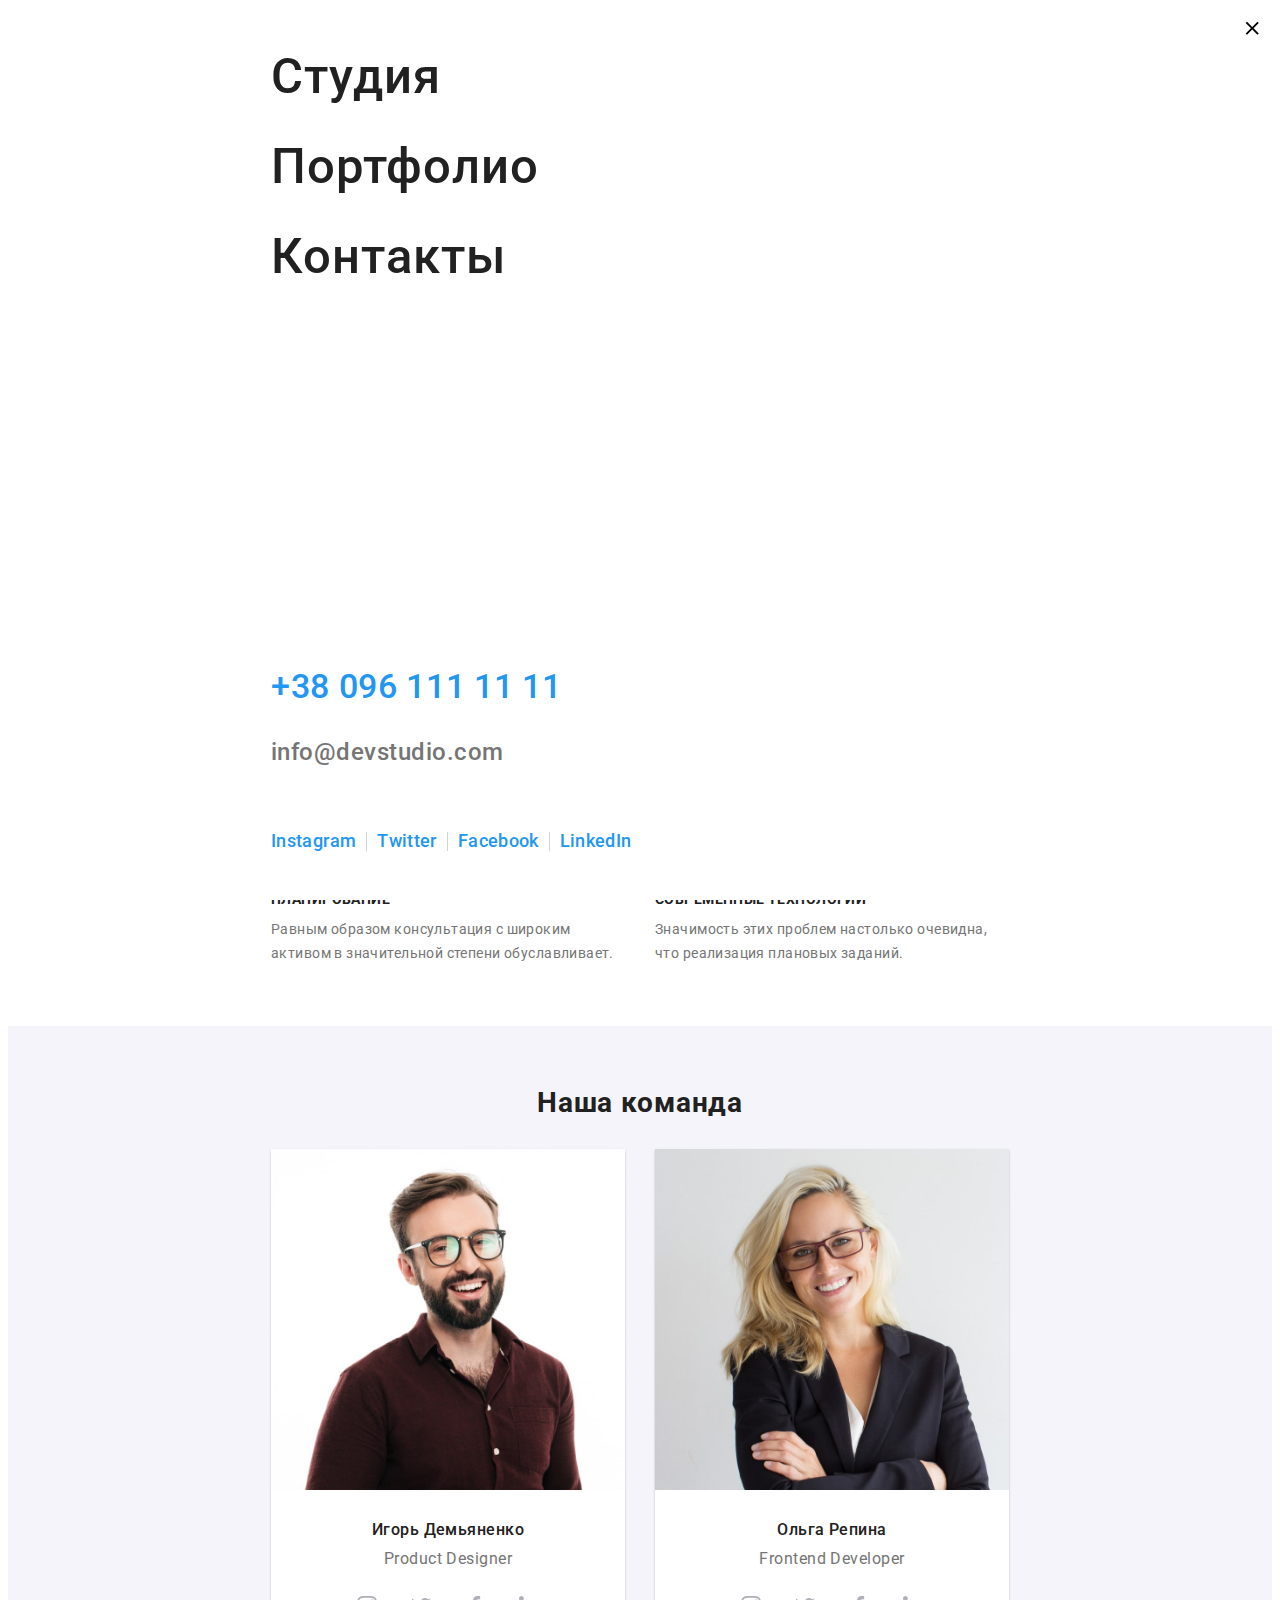
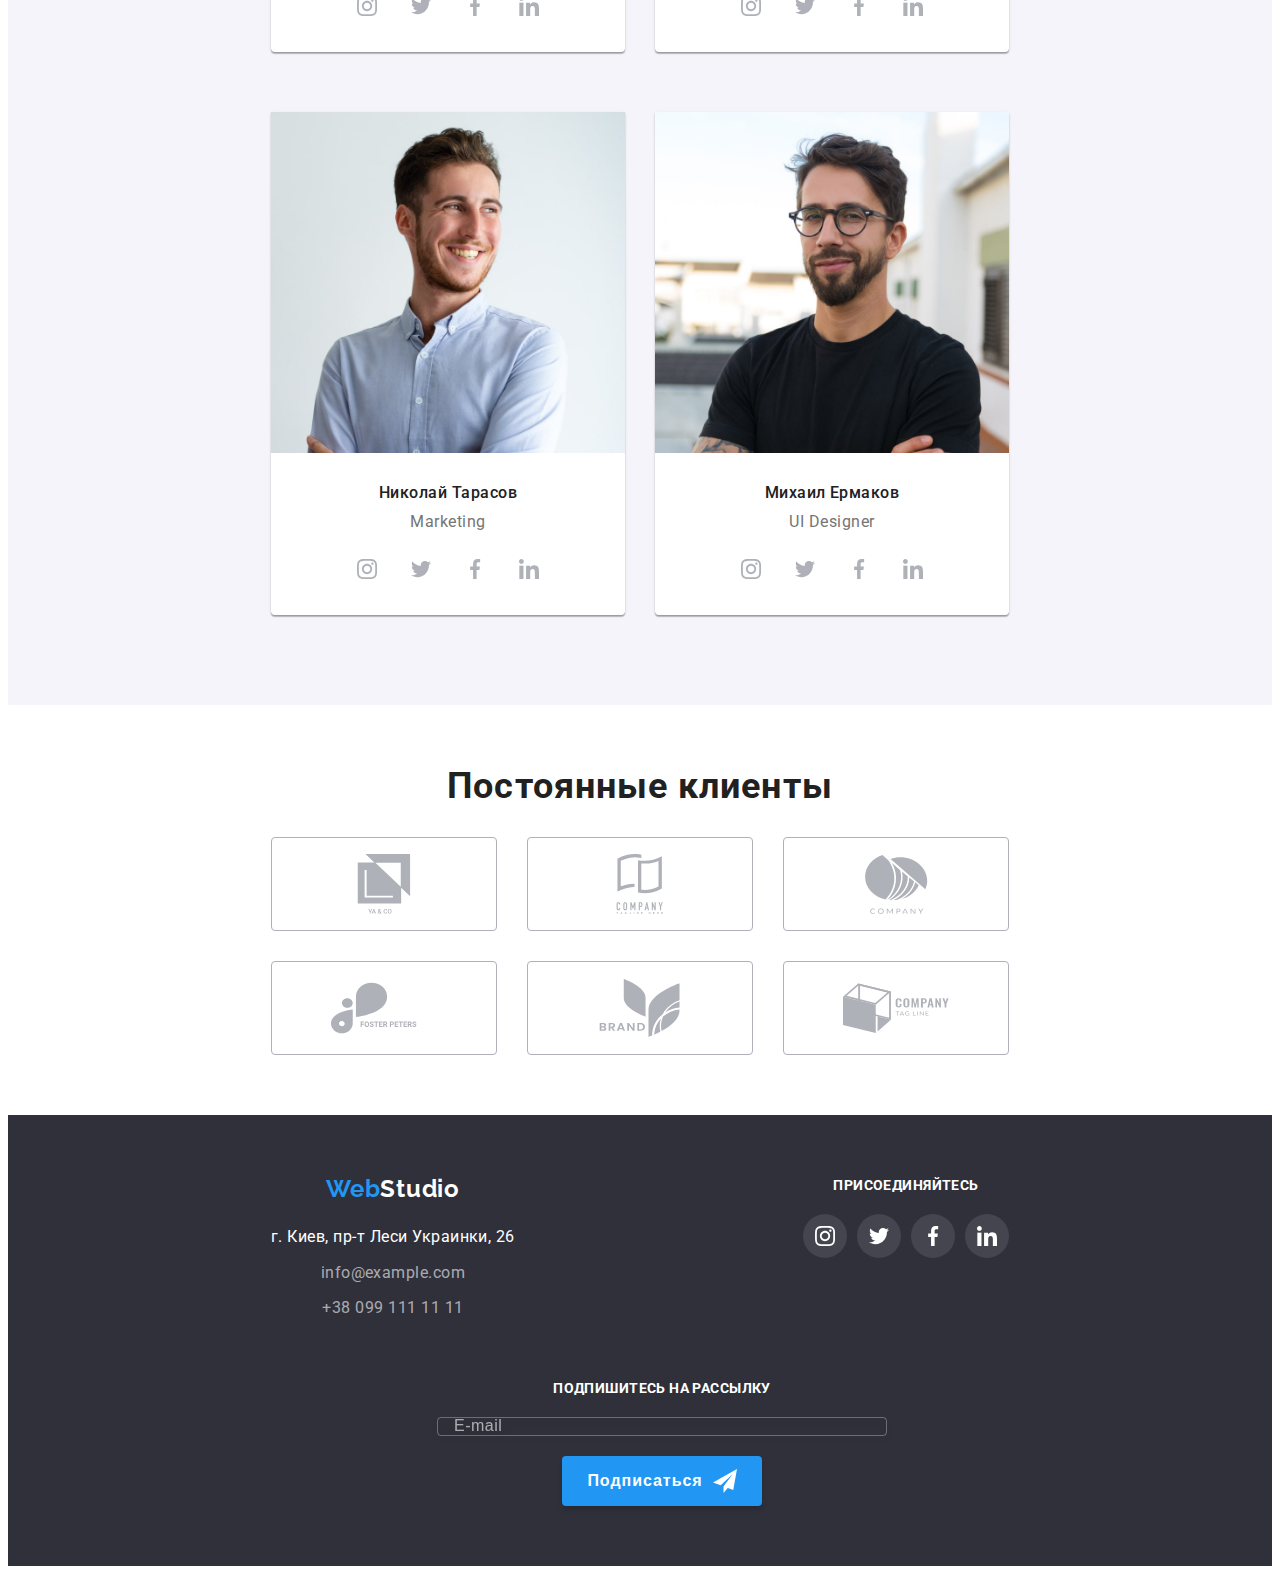
==== commit 15d6a791: "1§12" ====
--- a/index.html
+++ b/index.html
@@ -24,7 +24,7 @@
   </head>
   <body>
     <header class="header">
-      <div class="container">
+      <div class="container header-container">
         <a class="logo" href=""
           ><span class="logo__pre-title">Web</span
           ><span class="logo__after-title after-title--color-dark"
@@ -73,6 +73,7 @@
             <use href="./images/icons.svg#icon-close_40px"></use>
           </svg>
         </button>
+        <div class="mob-menu__top">
         <ul class="mob-menu__list" style="list-style-type: none">
           <li class="mob-menu__item studio">
             <a class="mob-menu__link studio" href="index.html">Студия</a>
@@ -83,7 +84,8 @@
           <li class="mob-menu__item">
             <a class="mob-menu__link" href="">Контакты</a>
           </li>
-        </ul>
+        </ul></div>
+         <div class="mob-menu__bottom">
         <ul class="mob-connect" style="list-style-type: none">
           
           <li class="mob-connect__list">
@@ -116,6 +118,7 @@
               >LinkedIn</a>
           </li>
         </ul>
+        </div>
       </div>
     </header>
     <main>
@@ -606,5 +609,6 @@
       </div>
     </div> -->
     <script src="./js/modal.js"></script>
+    <script src="./js/menu.js"></script>
   </body>
 </html>
--- a/css/main.min.css
+++ b/css/main.min.css
@@ -1 +1 @@
-:root{--btn-link-hover-color: #2196f3;--mine-text-color: #757575;--text-teambox-btnhover-color: #ffffff;--title-footer-bg-color: #2f303a;--btn-team-bg-color: #f5f4fa}.visually-hidden{position:absolute;white-space:nowrap;width:1px;height:1px;overflow:hidden;border:0;padding:0;clip:rect(0 0 0 0);clip-path:inset(50%);margin:-1px}html{box-sizing:border-box}*,*::before,*::after{box-sizing:inherit}p,h1,h2,h3,h4,h5,h6{margin:0}ul{margin:0;padding-left:0;list-style-type:none}img{display:block;min-width:100%;height:auto;width:100%}body{font-family:Roboto,sans-serif;color:#212121}.list{list-style:none}.link{text-decoration:none}.container{width:100%;margin:0 auto;padding-right:15px;padding-left:15px}@media screen and (min-width: 480px){.container{max-width:480}}@media screen and (min-width: 768px){.container{max-width:768px}}@media screen and (min-width: 1600px){.container{max-width:1200px}}.btn{font-family:inherit;font-weight:500;font-size:16px;line-height:1.62;text-align:center;letter-spacing:.03em;color:#212121;cursor:pointer;background:var(--btn-team-bg-color);transition-property:color background-color;transition-duration:250ms;transition-timing-function:cubic-bezier(0.4, 0, 0.2, 1)}.btn:hover,.btn:focus{color:var(--text-teambox-btnhover-color);background-color:var(--btn-link-hover-color)}.container-btn{display:flex;justify-content:center}.title{background-image:linear-gradient(rgba(47, 48, 58, 0.4), rgba(47, 48, 58, 0.4)),url(../images/hero-bg.jpg);background-repeat:no-repeat;background-position:center;background-size:cover;margin:0 auto}@media screen and (min-width: 480px){.title{padding:118px 0;background-image:linear-gradient(rgba(47, 48, 58, 0.4), rgba(47, 48, 58, 0.4)),url(/images/hero-bg-mob.jpeg)}}@media screen and (min-width: 480px)and (min-device-pixel-ratio: 2),screen and (min-width: 480px)and (min-resolution: 192dpi),screen and (min-width: 480px)and (min-resolution: 2dppx){.title{background-image:linear-gradient(rgba(47, 48, 58, 0.4), rgba(47, 48, 58, 0.4)),url(/images/hero-bg-mob-2x.jpeg)}}@media screen and (min-width: 768px){.title{padding:118px 0;background-image:linear-gradient(rgba(47, 48, 58, 0.4), rgba(47, 48, 58, 0.4)),url(/images/hero-bg-tabl.jpeg)}}@media screen and (min-width: 768px)and (min-device-pixel-ratio: 2),screen and (min-width: 768px)and (min-resolution: 192dpi),screen and (min-width: 768px)and (min-resolution: 2dppx){.title{background-image:linear-gradient(rgba(47, 48, 58, 0.4), rgba(47, 48, 58, 0.4)),url(/images/hero-bg-tabl-2x.jpeg)}}@media screen and (min-width: 1600px){.title{padding:200px 0}}@media screen and (min-width: 1600px)and (min-device-pixel-ratio: 2),screen and (min-width: 1600px)and (min-resolution: 192dpi),screen and (min-width: 1600px)and (min-resolution: 2dppx){.title{background-image:linear-gradient(rgba(47, 48, 58, 0.4), rgba(47, 48, 58, 0.4)),url(/images/hero-bg-2x.jpeg)}}.title__btn{font-family:inherit;font-weight:700;font-size:16px;line-height:1.88;letter-spacing:.06em;align-items:center;text-align:center;color:var(--text-teambox-btnhover-color);cursor:pointer;background-color:var(--btn-link-hover-color);min-width:200px;box-shadow:0px 4px 4px rgba(0,0,0,.15);border:0;border-radius:4px;padding:10px 10px;transition-property:background-color;transition-duration:250ms;transition-timing-function:cubic-bezier(0.4, 0, 0.2, 1)}.title__btn:hover,.title__btn:focus{background-color:#188ce8}.title__text{text-align:center;text-transform:uppercase;color:var(--text-teambox-btnhover-color);margin:0 auto;margin-bottom:30px}@media screen and (min-width: 480px){.title__text{font-size:26px;line-height:1.62;letter-spacing:.06em;width:360px}}@media screen and (min-width: 1600px){.title__text{font-weight:900;font-size:44px;line-height:1.36;letter-spacing:.06em;width:695px}}.header{position:absolute;padding:24px 0 25px 0;border-bottom:1px solid #ececec}.header>.container{display:flex;align-items:center}.logo{font-family:"Raleway";text-decoration:none;font-weight:700;font-size:26px;line-height:1.19;letter-spacing:.03em;align-items:center}.logo__pre-title{color:var(--btn-link-hover-color)}.menu{display:none}.form__menu{display:block;background-color:inherit}.menu-open-btn{display:block;margin-left:auto}.menu__item{position:relative}.menu__item:not(:last-child){margin-right:50px}.menu__link{text-decoration:none;font-weight:500;font-size:14px;line-height:1.14;letter-spacing:.02em;color:#212121;transition-property:color;transition-duration:250ms;transition-timing-function:cubic-bezier(0.4, 0, 0.2, 1)}.menu__link:hover,.menu__link:focus{color:var(--btn-link-hover-color)}.menu__link::after{content:"";display:block;position:absolute;width:100%;height:4px;background-color:#2196f3;border-radius:2px;margin-top:28px;opacity:0;transition-property:opacity;transition-duration:250ms;transition-timing-function:cubic-bezier(0.4, 0, 0.2, 1)}.menu__link:hover:after,.menu__link:focus:after{opacity:1}.studio,.studio::after,.portfolio-activ,.portfolio-activ::after{color:var(--btn-link-hover-color);opacity:1}.connect{display:none}.contacts{display:flex;align-items:center;width:100%;height:100%;text-decoration:none;font-style:normal;font-weight:500;font-size:14px;line-height:1.14;letter-spacing:.02em;color:var(--mine-text-color);transition-property:color;transition-duration:250ms;transition-timing-function:cubic-bezier(0.4, 0, 0.2, 1)}.connect__mail{margin-right:30px}.connect__mail:hover,.connect__mail:focus{color:var(--btn-link-hover-color)}.connect__tel{margin-left:auto}.connect__tel:hover,.connect__tel:focus{color:var(--btn-link-hover-color)}.connect__icon{fill:currentColor;margin-right:10px}.header-logo-pf{margin-right:95px}.header-logo-pf{font-family:"Raleway";text-decoration:none;font-weight:700;font-size:26px;line-height:1.19;letter-spacing:.03em}.logo__pre-logo-pf{color:var(--btn-link-hover-color)}.after-title--color-dark{color:#000}.mob-menu__item:not(:last-child){margin-bottom:32px}.mob-menu__link{text-decoration:none;font-weight:500;font-size:49px;line-height:1.18;letter-spacing:.02em;text-align:center;color:#212121}.mob-menu__item:hover,.mob-menu__item:focus{color:var(--btn-link-hover-color)}.mob-menu{position:fixed;background-color:#fff;z-index:2;top:0;left:0;width:100vw;height:100vh;padding-top:48px;padding-bottom:48px;transition-property:fill;transition-duration:250ms;transition-timing-function:cubic-bezier(0.4, 0, 0.2, 1)}.close-open-btn{cursor:pointer;display:block;margin-left:auto;position:absolute;top:8px;right:8px;display:flex;width:40px;height:40px;align-items:center;justify-content:center;background:#fff;border:none}.close-open-icon{transition-property:transition fill;transition-duration:250ms;transition-timing-function:cubic-bezier(0.4, 0, 0.2, 1)}.close-open-icon:hover{fill:#2196f3}.mob-connect__tel{margin-top:302px;margin-bottom:32px;font-weight:500;font-size:34px;line-height:1.18;letter-spacing:.02em;color:#2196f3}.mob-connect__mail{margin-bottom:64px;font-weight:500;font-size:24px;line-height:1.17;letter-spacing:.02em;color:#757575}.mob-soc__list{display:flex}.mob-soc__link{font-weight:500;font-size:18px;line-height:1.22;letter-spacing:.02em;color:#2196f3;text-decoration:none}.feature{margin:0 auto}@media screen and (min-width: 480px){.feature{padding:60px 0}}@media screen and (min-width: 1600px){.feature{padding:94px 0}}.feature__list{display:flex;flex-wrap:wrap;gap:30px}.feature__icon{display:flex;text-align:center}.feature__link{display:flex;width:100%;text-align:center;justify-content:center;padding:30px 0;background:#f5f4fa;border-radius:4px}.feature__item{width:100%}@media screen and (min-width: 768px){.feature__item{width:calc((100% - 30px)/2)}}@media screen and (min-width: 1600px){.feature__item{width:calc((100% - 90px)/4)}}.feature__title{width:100%;margin-bottom:10px;text-align:center;margin-top:30px;font-weight:700;font-size:14px;line-height:1.14;letter-spacing:.03em;text-transform:uppercase}@media screen and (min-width: 768px){.feature__title{text-align:left}}.feature__title .feature__title+.feature__title{width:270px}.feature__text{width:100%;font-weight:400;font-size:14px;line-height:1.71;letter-spacing:.03em;color:var(--mine-text-color)}.client{margin:0 auto}@media screen and (min-width: 480px){.client{padding:60px 0}}@media screen and (min-width: 1600px){.client{padding:94px 0}}.client__list{display:flex;flex-wrap:wrap;gap:30px}.client__title{font-size:36px;line-height:42px;text-align:center;letter-spacing:.03em;color:#212121;margin-bottom:30px}@media screen and (min-width: 1600px){.client__title{margin-bottom:50px}}@media screen and (min-width: 480px){.client__item{width:calc((100% - 30px)/2)}}@media screen and (min-width: 768px){.client__item{width:calc((100% - 60px)/3)}}@media screen and (min-width: 1600px){.client__item{width:calc((100% - 150px)/6)}}.client__link{width:100%;display:flex;justify-content:center;align-items:center;border:1px solid #afb1b8;border-radius:4px;padding:16px 0;color:#afb1b8;transition-property:border border-radius color;transition-duration:250ms;transition-timing-function:cubic-bezier(0.4, 0, 0.2, 1)}.client__link:hover,.client__link:focus{border:1px solid #2196f3;border-radius:4px;color:#2196f3}.client__icon{fill:currentColor}.occupation{padding:0 0 94px 0;margin:0 auto}.occupation-list{display:flex;margin:-15px}.occupation-list__item{margin:15px;position:relative;width:370px}.occupation-list__thumb{display:flex;position:absolute;width:100%;height:70px;background:rgba(47,48,58,.8);bottom:0;justify-content:center;align-items:center}.occupation-list__text{display:block;font-weight:700;font-size:14px;line-height:16px;letter-spacing:.03em;text-transform:uppercase;color:#fff}.team{background:var(--btn-team-bg-color);margin:0 auto}@media screen and (min-width: 480px){.team{padding:60px 0}}@media screen and (min-width: 1600px){.team{padding:94px 0}}.team-list{display:flex;flex-wrap:wrap;gap:30px}.team-list__item{width:100%;background-color:#fff;box-shadow:0px 1px 3px rgba(0,0,0,.12),0px 1px 1px rgba(0,0,0,.14),0px 2px 1px rgba(0,0,0,.2);border-radius:0px 0px 4px 4px;margin-bottom:30px}@media screen and (min-width: 768px){.team-list__item{width:calc((100% - 30px)/2)}}@media screen and (min-width: 1600px){.team-list__item{width:calc((100% - 90px)/4)}}.team-desc__title{font-weight:500;font-size:16px;line-height:1.19;letter-spacing:.03em;text-align:center;margin-bottom:10px}.team-desc__text{font-weight:400;font-size:16px;line-height:1.19;letter-spacing:.03em;text-align:center;color:var(--mine-text-color);margin-bottom:16px}.team-soc__list{display:flex;justify-content:center}.team-soc__item{width:44px;height:44px;margin-right:10px}.team-soc__item:last-child{margin-right:0}.team-soc__link{display:flex;align-items:center;justify-content:center;width:100%;height:100%;border-radius:50%;color:#afb1b8;transition-property:transition background-color;transition-duration:250ms;transition-timing-function:cubic-bezier(0.4, 0, 0.2, 1)}.team-soc__link:hover,.team-soc__link:focus{background-color:#2196f3;color:var(--text-teambox-btnhover-color)}.team-soc__icon{fill:currentColor}.team-desc{padding-top:30px;padding-bottom:24px}.subtitle{font-weight:700;font-size:28px;line-height:1.19;letter-spacing:.03em;text-align:center;margin-bottom:30px}@media screen and (min-width: 1600px){.subtitle{font-size:36px;line-height:1.17}}.form{justify-content:center}@media screen and (min-width: 768px){.form{width:450px;margin-left:166px}}@media screen and (min-width: 1600px){.form{width:570px}}.form__title{width:100%;font-weight:700;font-size:14px;line-height:1.14;letter-spacing:.03em;text-transform:uppercase;color:#fff;justify-content:center}@media screen and (min-width: 1600px){.form__title{position:relative}}.form__input{width:100%;padding-left:16px;border:1px solid rgba(255,255,255,.3);filter:drop-shadow(0px 4px 4px rgba(0, 0, 0, 0.15));border-radius:4px;background-color:rgba(0,0,0,0);margin-top:20px;margin-bottom:20px;margin-right:12px;color:#fff}.form__input::placeholder{font-weight:400;font-size:16px;line-height:1.25;letter-spacing:.03em;color:rgba(255,255,255,.6)}@media screen and (min-width: 768px){.form__input{width:450px}}@media screen and (min-width: 1600px){.form__input{position:relative;width:358px;height:50px;padding-left:16px}}.form__btn{display:inline-flex;position:relative;justify-content:center;margin-left:auto;align-items:center;font-weight:700;font-size:16px;line-height:1.88;letter-spacing:.06em;color:#fff;width:200px;height:50px;background:#2196f3;box-shadow:0px 4px 4px rgba(0,0,0,.15);border-radius:4px;border:rgba(0,0,0,0)}.form__icon{display:block;margin-left:10px}.modal__input:focus+.modal__icon .form__icon{display:inline-block;position:relative;align-items:center;fill:#2196f3}.modal-close__btn{cursor:pointer}.modal-close__btn{position:absolute;top:8px;right:8px;display:flex;width:30px;height:30px;align-items:center;justify-content:center;background:#fff;border:1px solid rgba(0,0,0,.1);border-radius:50%;transition-property:background-color;transition-duration:250ms;transition-timing-function:cubic-bezier(0.4, 0, 0.2, 1)}.modal-close__icon{transition-property:fill;transition-duration:250ms;transition-timing-function:cubic-bezier(0.4, 0, 0.2, 1)}.modal-close__icon:focus,.modal-close__icon:hover{fill:#2196f3}.backdrop{position:fixed;top:0;width:100%;height:100%;background:rgba(0,0,0,.2);transition-property:opacity visibility;transition-duration:250ms;transition-timing-function:cubic-bezier(0.4, 0, 0.2, 1)}.modal{position:absolute;top:50%;left:50%;transform:translate(-50%, -50%) scale(1);width:528px;min-height:581px;background:#fff;box-shadow:0px 1px 3px rgba(0,0,0,.12),0px 1px 1px rgba(0,0,0,.14),0px 2px 1px rgba(0,0,0,.2);border-radius:4px;transition-property:transform;transition-duration:250ms;transition-timing-function:cubic-bezier(0.4, 0, 0.2, 1);padding:40px}.backdrop.is-hidden .modal{transform:translate(0, 0) scale(0.5)}.modal__title{font-weight:700;font-size:20px;line-height:23px;text-align:center;letter-spacing:.03em;color:#212121;margin-bottom:12px}.is-hidden{opacity:0;visibility:hidden;pointer-events:none}.modal__item{margin-bottom:10px}.modal__label{font-size:12px;line-height:14px;letter-spacing:.01em;color:#757575}.modal__wrap{margin-top:4px}.modal__text{width:100%;height:120px;font-weight:400;font-size:14px;line-height:16px;letter-spacing:.01em;margin-bottom:20px;padding:12px 16px;resize:none;border:1px solid rgba(33,33,33,.2);border-radius:4px;transition-property:border-color;transition-duration:250ms;transition-timing-function:cubic-bezier(0.4, 0, 0.2, 1)}.modal__text:focus{border-color:#2196f3;outline:none}.modal__input{width:100%;height:40px;padding-left:42px;border:1px solid rgba(33,33,33,.2);border-radius:4px;background-color:rgba(0,0,0,0);outline:none;transition-property:border;transition-duration:250ms;transition-timing-function:cubic-bezier(0.4, 0, 0.2, 1)}.modal__input:focus{border-color:#2196f3}.modal-checkbox{display:flex;align-items:center;justify-content:center;margin-bottom:30px}.modal-check__text{display:flex;align-items:center;font-weight:400;font-size:14px;line-height:1.71;letter-spacing:.03em;color:#757575}.modal-check__text a{color:#2196f3}.modal-check__text::before{content:"";width:16px;height:15px;border:1px solid #212121}.modal-check:checked+.modal-check__text::before{background:#2196f3;border-radius:2px;background-image:url(../images/check.svg);border:none;background-repeat:no-repeat;background-position:center}.modal__wrap{position:relative;outline:none}.modal__icon{position:absolute;left:12px;top:50%;transform:translateY(-50%)}.modal__input:focus+.modal__icon{fill:#2196f3}.modal-send__btn{font-weight:700;font-size:16px;line-height:1.88;display:block;align-items:center;justify-content:center;text-align:center;letter-spacing:.06em;margin:0 auto;color:#fff;position:relative;width:200px;height:50px;background:#188ce8;box-shadow:0px 4px 4px rgba(0,0,0,.15);border-radius:4px;border:rgba(0,0,0,0)}.footer{background:var(--title-footer-bg-color);padding:60px 0;margin:0 auto}@media screen and (min-width: 480px){.footer .container{display:block;text-align:center;justify-content:center}}@media screen and (min-width: 1600px){.footer .container{display:flex;padding-left:16px;justify-content:space-between}}@media screen and (min-width: 768px){.footer .container .conacts-soc{width:100%;display:flex;justify-content:space-between}}.logo{font-family:"Raleway";text-decoration:none}@media screen and (min-width: 480px){.logo{font-weight:700;font-size:24px;line-height:1.17;letter-spacing:.03em}}@media screen and (min-width: 1600px){.logo{font-weight:700;font-size:26px;line-height:1.19;letter-spacing:.03em}}.logo__pre-title{color:var(--btn-link-hover-color)}.after-title--color-light{color:var(--text-teambox-btnhover-color)}.address__link.address{color:var(--text-teambox-btnhover-color)}@media screen and (min-width: 768px){.address{margin-bottom:60px}}.address__item:first-child{padding-top:20px}.address__item:not(:last-child){padding-bottom:8px}@media screen and (min-width: 1600px){.address__item:not(:last-child){padding-bottom:9px}}.address__link{text-decoration:none;font-style:normal;font-weight:400;font-size:14x;line-height:1.71;letter-spacing:.03em;color:rgba(255,255,255,.6)}@media screen and (min-width: 480px){.footer-soc{margin-top:60px;margin-bottom:60px}}@media screen and (min-width: 768px){.footer-soc{margin-top:0}}@media screen and (min-width: 1600px){.footer-soc{margin-left:auto;max-width:206px}}.footer-soc__title{font-style:normal;font-weight:700;font-size:14px;line-height:1.14;letter-spacing:.03em;text-transform:uppercase;color:var(--text-teambox-btnhover-color)}.footer-soc__list{display:flex;margin-top:20px;justify-content:center}.footer-soc__item{width:44px;height:44px;margin-right:10px}.footer-soc__item:last-child{margin-right:0}.footer-soc__link{display:flex;align-items:center;justify-content:center;width:100%;height:100%;border-radius:50%;background-color:rgba(255,255,255,.1);transition-property:background-color;transition-duration:250ms;transition-timing-function:cubic-bezier(0.4, 0, 0.2, 1)}.footer-soc__link:hover,.footer-soc__link:focus{background-color:#2196f3}.footer-soc__icon{fill:var(--text-teambox-btnhover-color)}/*# sourceMappingURL=main.min.css.map */+:root{--btn-link-hover-color: #2196f3;--mine-text-color: #757575;--text-teambox-btnhover-color: #ffffff;--title-footer-bg-color: #2f303a;--btn-team-bg-color: #f5f4fa}.visually-hidden{position:absolute;white-space:nowrap;width:1px;height:1px;overflow:hidden;border:0;padding:0;clip:rect(0 0 0 0);clip-path:inset(50%);margin:-1px}html{box-sizing:border-box}*,*::before,*::after{box-sizing:inherit}p,h1,h2,h3,h4,h5,h6{margin:0}ul{margin:0;padding-left:0;list-style-type:none}img{display:block;min-width:100%;height:auto;width:100%}body{font-family:Roboto,sans-serif;color:#212121}.list{list-style:none}.link{text-decoration:none}.container{width:100%;margin:0 auto;padding-right:15px;padding-left:15px}@media screen and (min-width: 480px){.container{max-width:480}}@media screen and (min-width: 768px){.container{max-width:768px}}@media screen and (min-width: 1600px){.container{max-width:1200px}}.btn{font-family:inherit;font-weight:500;font-size:16px;line-height:1.62;text-align:center;letter-spacing:.03em;color:#212121;cursor:pointer;background:var(--btn-team-bg-color);transition-property:color background-color;transition-duration:250ms;transition-timing-function:cubic-bezier(0.4, 0, 0.2, 1)}.btn:hover,.btn:focus{color:var(--text-teambox-btnhover-color);background-color:var(--btn-link-hover-color)}.container-btn{display:flex;justify-content:center}.title{background-image:linear-gradient(rgba(47, 48, 58, 0.4), rgba(47, 48, 58, 0.4)),url(../images/hero-bg.jpg);background-repeat:no-repeat;background-position:center;background-size:cover;margin:0 auto}@media screen and (min-width: 480px){.title{padding:118px 0;background-image:linear-gradient(rgba(47, 48, 58, 0.4), rgba(47, 48, 58, 0.4)),url(/images/hero-bg-mob.jpeg)}}@media screen and (min-width: 480px)and (min-device-pixel-ratio: 2),screen and (min-width: 480px)and (min-resolution: 192dpi),screen and (min-width: 480px)and (min-resolution: 2dppx){.title{background-image:linear-gradient(rgba(47, 48, 58, 0.4), rgba(47, 48, 58, 0.4)),url(/images/hero-bg-mob-2x.jpeg)}}@media screen and (min-width: 768px){.title{padding:118px 0;background-image:linear-gradient(rgba(47, 48, 58, 0.4), rgba(47, 48, 58, 0.4)),url(/images/hero-bg-tabl.jpeg)}}@media screen and (min-width: 768px)and (min-device-pixel-ratio: 2),screen and (min-width: 768px)and (min-resolution: 192dpi),screen and (min-width: 768px)and (min-resolution: 2dppx){.title{background-image:linear-gradient(rgba(47, 48, 58, 0.4), rgba(47, 48, 58, 0.4)),url(/images/hero-bg-tabl-2x.jpeg)}}@media screen and (min-width: 1600px){.title{padding:200px 0}}@media screen and (min-width: 1600px)and (min-device-pixel-ratio: 2),screen and (min-width: 1600px)and (min-resolution: 192dpi),screen and (min-width: 1600px)and (min-resolution: 2dppx){.title{background-image:linear-gradient(rgba(47, 48, 58, 0.4), rgba(47, 48, 58, 0.4)),url(/images/hero-bg-2x.jpeg)}}.title__btn{font-family:inherit;font-weight:700;font-size:16px;line-height:1.88;letter-spacing:.06em;align-items:center;text-align:center;color:var(--text-teambox-btnhover-color);cursor:pointer;background-color:var(--btn-link-hover-color);min-width:200px;box-shadow:0px 4px 4px rgba(0,0,0,.15);border:0;border-radius:4px;padding:10px 10px;transition-property:background-color;transition-duration:250ms;transition-timing-function:cubic-bezier(0.4, 0, 0.2, 1)}.title__btn:hover,.title__btn:focus{background-color:#188ce8}.title__text{text-align:center;text-transform:uppercase;color:var(--text-teambox-btnhover-color);margin:0 auto;margin-bottom:30px}@media screen and (min-width: 480px){.title__text{font-size:26px;line-height:1.62;letter-spacing:.06em;width:360px}}@media screen and (min-width: 1600px){.title__text{font-weight:900;font-size:44px;line-height:1.36;letter-spacing:.06em;width:695px}}.header{position:absolute;padding:24px 0 25px 0;border-bottom:1px solid #ececec}.header>.container{display:flex;align-items:center}@media screen and (min-width: 480px)and (min-width: 480px){.header{height:80px;justify-content:center;padding-top:21px;padding-bottom:21px}}.header-container{display:flex;align-items:center;justify-content:space-between;padding-top:10px;padding-bottom:10px}.logo{font-family:"Raleway";text-decoration:none;font-weight:700;font-size:26px;line-height:1.19;letter-spacing:.03em;align-items:center}.logo__pre-title{color:var(--btn-link-hover-color)}.menu{display:none}@media screen and (min-width: 1600px){.menu{display:flex}}.form__menu{display:block;background-color:#fff;border-radius:none}.menu-open-btn{display:block;margin-left:auto}.menu__item{position:relative}.menu__item:not(:last-child){margin-right:50px}.menu__link{text-decoration:none;font-weight:500;font-size:14px;line-height:1.14;letter-spacing:.02em;color:#212121;transition-property:color;transition-duration:250ms;transition-timing-function:cubic-bezier(0.4, 0, 0.2, 1)}.menu__link:hover,.menu__link:focus{color:var(--btn-link-hover-color)}.menu__link::after{content:"";display:block;position:absolute;width:100%;height:4px;background-color:#2196f3;border-radius:2px;margin-top:28px;opacity:0;transition-property:opacity;transition-duration:250ms;transition-timing-function:cubic-bezier(0.4, 0, 0.2, 1)}.menu__link:hover:after,.menu__link:focus:after{opacity:1}.studio,.studio::after,.portfolio-activ,.portfolio-activ::after{color:var(--btn-link-hover-color);opacity:1}.connect{display:none}@media screen and (min-width: 1600px){.connect{display:flex;margin-left:auto}}.contacts{display:flex;align-items:center;width:100%;height:100%;text-decoration:none;font-style:normal;font-weight:500;font-size:14px;line-height:1.14;letter-spacing:.02em;color:var(--mine-text-color);transition-property:color;transition-duration:250ms;transition-timing-function:cubic-bezier(0.4, 0, 0.2, 1)}.connect__mail{margin-right:30px}.connect__mail:hover,.connect__mail:focus{color:var(--btn-link-hover-color)}.connect__tel{margin-left:auto}.connect__tel:hover,.connect__tel:focus{color:var(--btn-link-hover-color)}.connect__icon{fill:currentColor;margin-right:10px}.header-logo-pf{margin-right:95px}.header-logo-pf{font-family:"Raleway";text-decoration:none;font-weight:700;font-size:26px;line-height:1.19;letter-spacing:.03em}.logo__pre-logo-pf{color:var(--btn-link-hover-color)}.after-title--color-dark{color:#000}.mob-menu{position:fixed;background-color:#fff;z-index:2;top:0;left:0;width:100vw;height:100vh;padding:48px 40px}.mob-menu .container{display:flex;flex-direction:column;height:100%;justify-content:space-between;overflow:auto}.mob-menu__item:not(:last-child){margin-bottom:32px}.mob-menu__link{text-decoration:none;font-weight:500;font-size:49px;line-height:1.18;letter-spacing:.02em;text-align:center;color:#212121}.mob-menu__item:hover,.mob-menu__item:focus{color:var(--btn-link-hover-color)}.close-open-btn{cursor:pointer;display:block;margin-left:auto;position:absolute;top:8px;right:8px;display:flex;width:40px;height:40px;align-items:center;justify-content:center;background:#fff;border:none}.close-open-icon{transition-property:transition fill;transition-duration:250ms;transition-timing-function:cubic-bezier(0.4, 0, 0.2, 1)}.close-open-icon:hover{fill:#2196f3}.mob-connect__tel{margin-top:100px;margin-bottom:32px;font-weight:500;font-size:34px;line-height:1.18;letter-spacing:.02em;color:#2196f3}.mob-connect__mail{margin-bottom:64px;font-weight:500;font-size:24px;line-height:1.17;letter-spacing:.02em;color:#757575}.mob-soc__list{display:flex}.mob-soc__link{font-weight:500;font-size:18px;line-height:1.22;letter-spacing:.02em;color:#2196f3;text-decoration:none}.mob-soc__item:not(:last-child)::after{content:"";margin-left:10px;margin-right:10px;width:22px;height:0px;left:214px;top:726px;border-right:1px solid rgba(33,33,33,.2);transform:rotate(90deg)}.feature{margin:0 auto}@media screen and (min-width: 480px){.feature{padding:60px 0}}@media screen and (min-width: 1600px){.feature{padding:94px 0}}.feature__list{display:flex;flex-wrap:wrap;gap:30px}.feature__icon{display:flex;text-align:center}.feature__link{display:flex;width:100%;text-align:center;justify-content:center;padding:30px 0;background:#f5f4fa;border-radius:4px}.feature__item{width:100%}@media screen and (min-width: 768px){.feature__item{width:calc((100% - 30px)/2)}}@media screen and (min-width: 1600px){.feature__item{width:calc((100% - 90px)/4)}}.feature__title{width:100%;margin-bottom:10px;text-align:center;margin-top:30px;font-weight:700;font-size:14px;line-height:1.14;letter-spacing:.03em;text-transform:uppercase}@media screen and (min-width: 768px){.feature__title{text-align:left}}.feature__title .feature__title+.feature__title{width:270px}.feature__text{width:100%;font-weight:400;font-size:14px;line-height:1.71;letter-spacing:.03em;color:var(--mine-text-color)}.client{margin:0 auto}@media screen and (min-width: 480px){.client{padding:60px 0}}@media screen and (min-width: 1600px){.client{padding:94px 0}}.client__list{display:flex;flex-wrap:wrap;gap:30px}.client__title{font-size:36px;line-height:42px;text-align:center;letter-spacing:.03em;color:#212121;margin-bottom:30px}@media screen and (min-width: 1600px){.client__title{margin-bottom:50px}}@media screen and (min-width: 480px){.client__item{width:calc((100% - 30px)/2)}}@media screen and (min-width: 768px){.client__item{width:calc((100% - 60px)/3)}}@media screen and (min-width: 1600px){.client__item{width:calc((100% - 150px)/6)}}.client__link{width:100%;display:flex;justify-content:center;align-items:center;border:1px solid #afb1b8;border-radius:4px;padding:16px 0;color:#afb1b8;transition-property:border border-radius color;transition-duration:250ms;transition-timing-function:cubic-bezier(0.4, 0, 0.2, 1)}.client__link:hover,.client__link:focus{border:1px solid #2196f3;border-radius:4px;color:#2196f3}.client__icon{fill:currentColor}.occupation{padding:0 0 94px 0;margin:0 auto}.occupation-list{display:flex;margin:-15px}.occupation-list__item{margin:15px;position:relative;width:370px}.occupation-list__thumb{display:flex;position:absolute;width:100%;height:70px;background:rgba(47,48,58,.8);bottom:0;justify-content:center;align-items:center}.occupation-list__text{display:block;font-weight:700;font-size:14px;line-height:16px;letter-spacing:.03em;text-transform:uppercase;color:#fff}.team{background:var(--btn-team-bg-color);margin:0 auto}@media screen and (min-width: 480px){.team{padding:60px 0}}@media screen and (min-width: 1600px){.team{padding:94px 0}}.team-list{display:flex;flex-wrap:wrap;gap:30px}.team-list__item{width:100%;background-color:#fff;box-shadow:0px 1px 3px rgba(0,0,0,.12),0px 1px 1px rgba(0,0,0,.14),0px 2px 1px rgba(0,0,0,.2);border-radius:0px 0px 4px 4px;margin-bottom:30px}@media screen and (min-width: 768px){.team-list__item{width:calc((100% - 30px)/2)}}@media screen and (min-width: 1600px){.team-list__item{width:calc((100% - 90px)/4)}}.team-desc__title{font-weight:500;font-size:16px;line-height:1.19;letter-spacing:.03em;text-align:center;margin-bottom:10px}.team-desc__text{font-weight:400;font-size:16px;line-height:1.19;letter-spacing:.03em;text-align:center;color:var(--mine-text-color);margin-bottom:16px}.team-soc__list{display:flex;justify-content:center}.team-soc__item{width:44px;height:44px;margin-right:10px}.team-soc__item:last-child{margin-right:0}.team-soc__link{display:flex;align-items:center;justify-content:center;width:100%;height:100%;border-radius:50%;color:#afb1b8;transition-property:transition background-color;transition-duration:250ms;transition-timing-function:cubic-bezier(0.4, 0, 0.2, 1)}.team-soc__link:hover,.team-soc__link:focus{background-color:#2196f3;color:var(--text-teambox-btnhover-color)}.team-soc__icon{fill:currentColor}.team-desc{padding-top:30px;padding-bottom:24px}.subtitle{font-weight:700;font-size:28px;line-height:1.19;letter-spacing:.03em;text-align:center;margin-bottom:30px}@media screen and (min-width: 1600px){.subtitle{font-size:36px;line-height:1.17}}.form{justify-content:center}@media screen and (min-width: 768px){.form{width:450px;margin-left:166px}}@media screen and (min-width: 1600px){.form{width:570px}}.form__title{width:100%;font-weight:700;font-size:14px;line-height:1.14;letter-spacing:.03em;text-transform:uppercase;color:#fff;justify-content:center}@media screen and (min-width: 1600px){.form__title{position:relative}}.form__input{width:100%;padding-left:16px;border:1px solid rgba(255,255,255,.3);filter:drop-shadow(0px 4px 4px rgba(0, 0, 0, 0.15));border-radius:4px;background-color:rgba(0,0,0,0);margin-top:20px;margin-bottom:20px;margin-right:12px;color:#fff}.form__input::placeholder{font-weight:400;font-size:16px;line-height:1.25;letter-spacing:.03em;color:rgba(255,255,255,.6)}@media screen and (min-width: 768px){.form__input{width:450px}}@media screen and (min-width: 1600px){.form__input{position:relative;width:358px;height:50px;padding-left:16px}}.form__btn{display:inline-flex;position:relative;justify-content:center;margin-left:auto;align-items:center;font-weight:700;font-size:16px;line-height:1.88;letter-spacing:.06em;color:#fff;width:200px;height:50px;background:#2196f3;box-shadow:0px 4px 4px rgba(0,0,0,.15);border-radius:4px;border:rgba(0,0,0,0)}.form__icon{display:block;margin-left:10px}.modal__input:focus+.modal__icon .form__icon{display:inline-block;position:relative;align-items:center;fill:#2196f3}.modal-close__btn{cursor:pointer}.modal-close__btn{position:absolute;top:8px;right:8px;display:flex;width:30px;height:30px;align-items:center;justify-content:center;background:#fff;border:1px solid rgba(0,0,0,.1);border-radius:50%;transition-property:background-color;transition-duration:250ms;transition-timing-function:cubic-bezier(0.4, 0, 0.2, 1)}.modal-close__icon{transition-property:fill;transition-duration:250ms;transition-timing-function:cubic-bezier(0.4, 0, 0.2, 1)}.modal-close__icon:focus,.modal-close__icon:hover{fill:#2196f3}.backdrop{position:fixed;top:0;width:100%;height:100%;background:rgba(0,0,0,.2);transition-property:opacity visibility;transition-duration:250ms;transition-timing-function:cubic-bezier(0.4, 0, 0.2, 1)}.modal{position:absolute;top:50%;left:50%;transform:translate(-50%, -50%) scale(1);width:528px;min-height:581px;background:#fff;box-shadow:0px 1px 3px rgba(0,0,0,.12),0px 1px 1px rgba(0,0,0,.14),0px 2px 1px rgba(0,0,0,.2);border-radius:4px;transition-property:transform;transition-duration:250ms;transition-timing-function:cubic-bezier(0.4, 0, 0.2, 1);padding:40px}.backdrop.is-hidden .modal{transform:translate(0, 0) scale(0.5)}.modal__title{font-weight:700;font-size:20px;line-height:23px;text-align:center;letter-spacing:.03em;color:#212121;margin-bottom:12px}.is-hidden{opacity:0;visibility:hidden;pointer-events:none}.modal__item{margin-bottom:10px}.modal__label{font-size:12px;line-height:14px;letter-spacing:.01em;color:#757575}.modal__wrap{margin-top:4px}.modal__text{width:100%;height:120px;font-weight:400;font-size:14px;line-height:16px;letter-spacing:.01em;margin-bottom:20px;padding:12px 16px;resize:none;border:1px solid rgba(33,33,33,.2);border-radius:4px;transition-property:border-color;transition-duration:250ms;transition-timing-function:cubic-bezier(0.4, 0, 0.2, 1)}.modal__text:focus{border-color:#2196f3;outline:none}.modal__input{width:100%;height:40px;padding-left:42px;border:1px solid rgba(33,33,33,.2);border-radius:4px;background-color:rgba(0,0,0,0);outline:none;transition-property:border;transition-duration:250ms;transition-timing-function:cubic-bezier(0.4, 0, 0.2, 1)}.modal__input:focus{border-color:#2196f3}.modal-checkbox{display:flex;align-items:center;justify-content:center;margin-bottom:30px}.modal-check__text{display:flex;align-items:center;font-weight:400;font-size:14px;line-height:1.71;letter-spacing:.03em;color:#757575}.modal-check__text a{color:#2196f3}.modal-check__text::before{content:"";width:16px;height:15px;border:1px solid #212121}.modal-check:checked+.modal-check__text::before{background:#2196f3;border-radius:2px;background-image:url(../images/check.svg);border:none;background-repeat:no-repeat;background-position:center}.modal__wrap{position:relative;outline:none}.modal__icon{position:absolute;left:12px;top:50%;transform:translateY(-50%)}.modal__input:focus+.modal__icon{fill:#2196f3}.modal-send__btn{font-weight:700;font-size:16px;line-height:1.88;display:block;align-items:center;justify-content:center;text-align:center;letter-spacing:.06em;margin:0 auto;color:#fff;position:relative;width:200px;height:50px;background:#188ce8;box-shadow:0px 4px 4px rgba(0,0,0,.15);border-radius:4px;border:rgba(0,0,0,0)}.footer{background:var(--title-footer-bg-color);padding:60px 0;margin:0 auto}@media screen and (min-width: 480px){.footer .container{display:block;text-align:center;justify-content:center}}@media screen and (min-width: 1600px){.footer .container{display:flex;padding-left:16px;justify-content:space-between}}@media screen and (min-width: 768px){.footer .container .conacts-soc{width:100%;display:flex;justify-content:space-between}}.logo{font-family:"Raleway";text-decoration:none}@media screen and (min-width: 480px){.logo{font-weight:700;font-size:24px;line-height:1.17;letter-spacing:.03em}}@media screen and (min-width: 1600px){.logo{font-weight:700;font-size:26px;line-height:1.19;letter-spacing:.03em}}.logo__pre-title{color:var(--btn-link-hover-color)}.after-title--color-light{color:var(--text-teambox-btnhover-color)}.address__link.address{color:var(--text-teambox-btnhover-color)}@media screen and (min-width: 768px){.address{margin-bottom:60px}}.address__item:first-child{padding-top:20px}.address__item:not(:last-child){padding-bottom:8px}@media screen and (min-width: 1600px){.address__item:not(:last-child){padding-bottom:9px}}.address__link{text-decoration:none;font-style:normal;font-weight:400;font-size:14x;line-height:1.71;letter-spacing:.03em;color:rgba(255,255,255,.6)}@media screen and (min-width: 480px){.footer-soc{margin-top:60px;margin-bottom:60px}}@media screen and (min-width: 768px){.footer-soc{margin-top:0}}@media screen and (min-width: 1600px){.footer-soc{margin-left:auto;max-width:206px}}.footer-soc__title{font-style:normal;font-weight:700;font-size:14px;line-height:1.14;letter-spacing:.03em;text-transform:uppercase;color:var(--text-teambox-btnhover-color)}.footer-soc__list{display:flex;margin-top:20px;justify-content:center}.footer-soc__item{width:44px;height:44px;margin-right:10px}.footer-soc__item:last-child{margin-right:0}.footer-soc__link{display:flex;align-items:center;justify-content:center;width:100%;height:100%;border-radius:50%;background-color:rgba(255,255,255,.1);transition-property:background-color;transition-duration:250ms;transition-timing-function:cubic-bezier(0.4, 0, 0.2, 1)}.footer-soc__link:hover,.footer-soc__link:focus{background-color:#2196f3}.footer-soc__icon{fill:var(--text-teambox-btnhover-color)}/*# sourceMappingURL=main.min.css.map */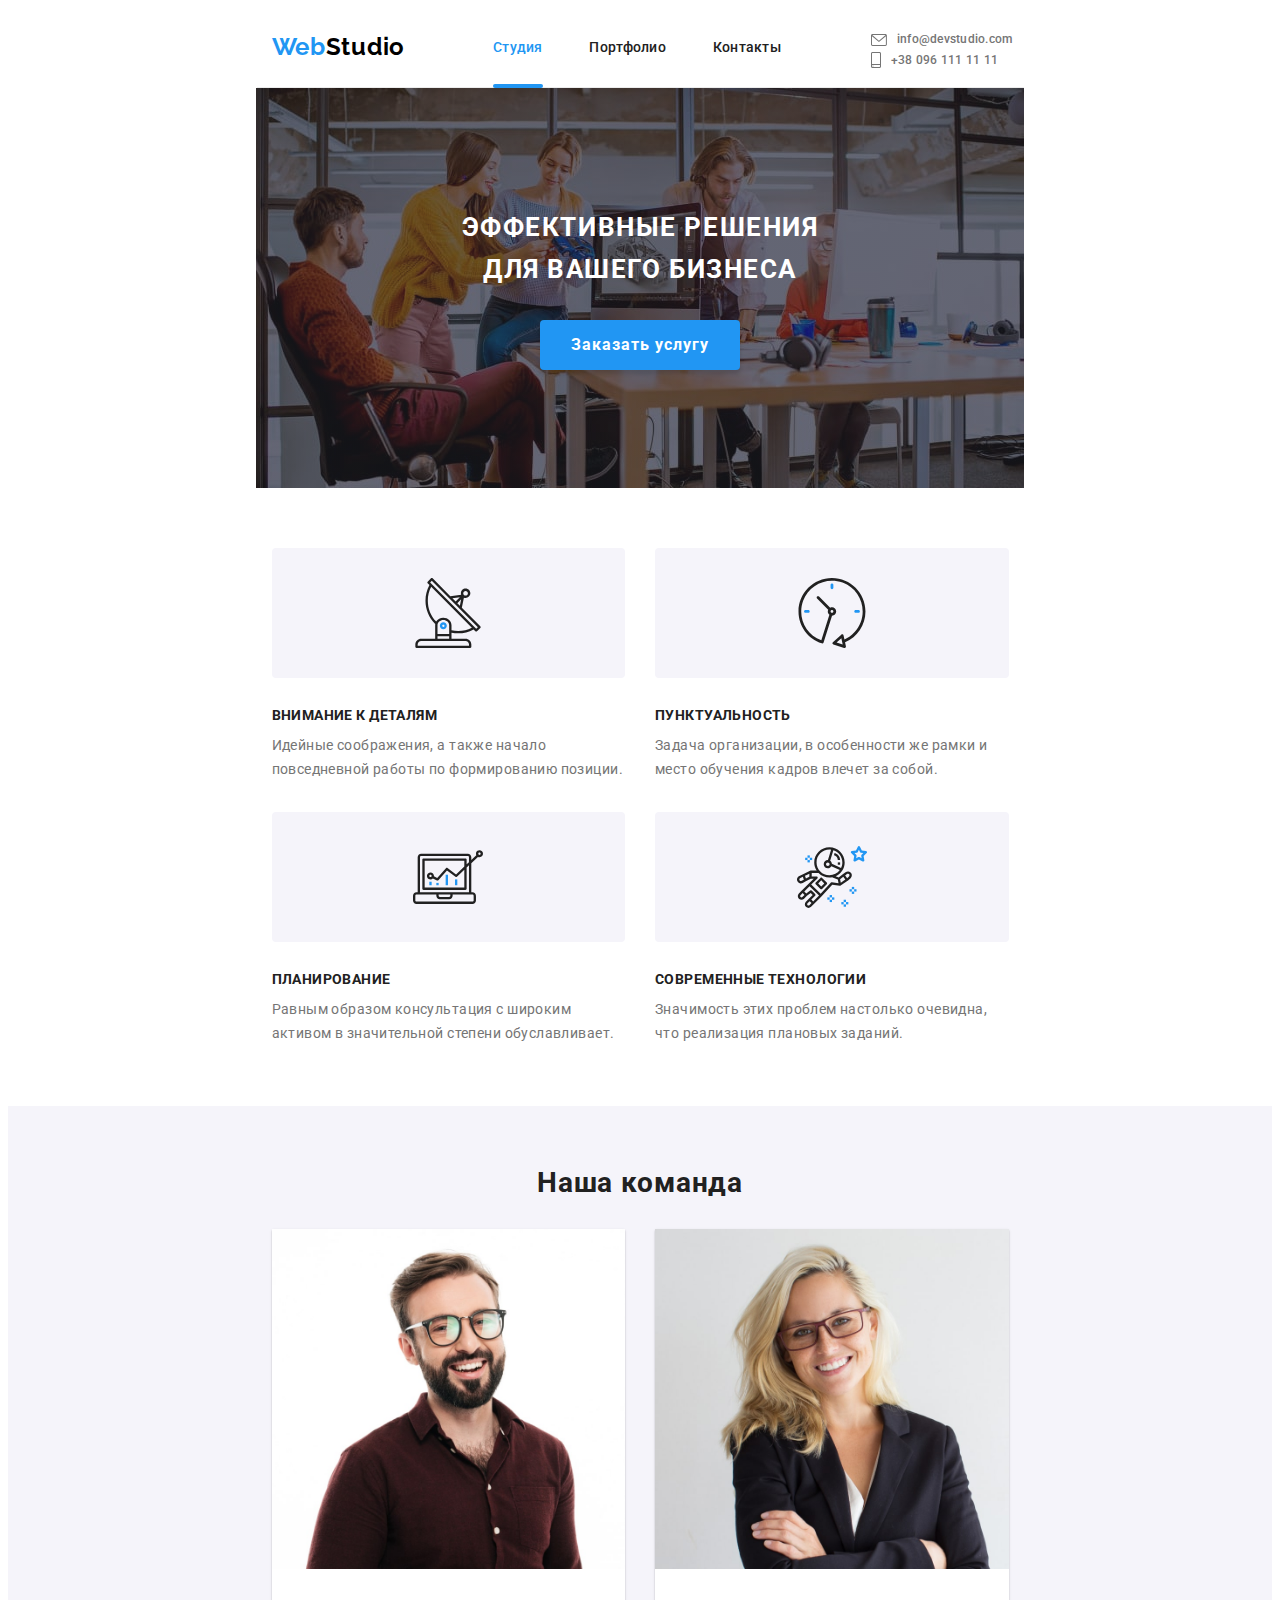
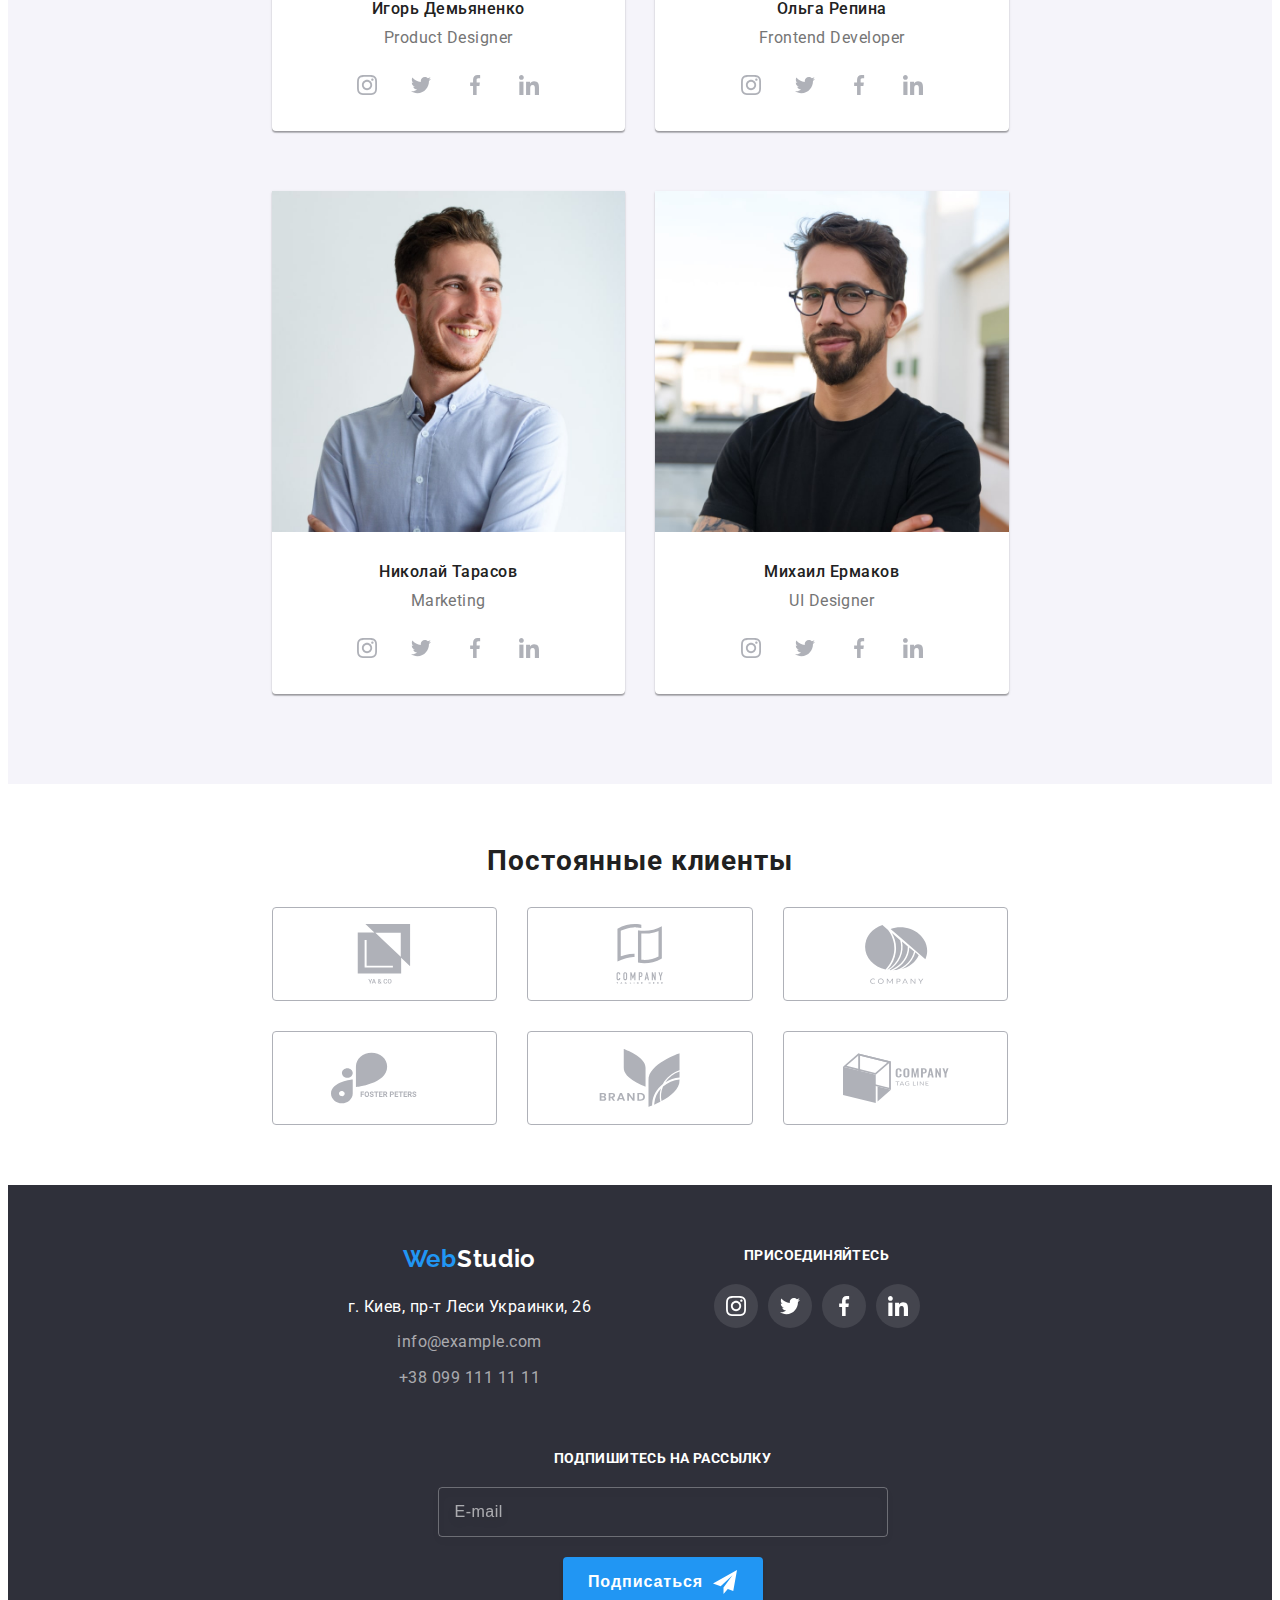
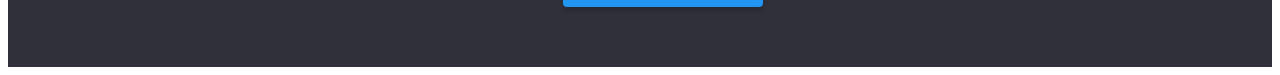
==== commit cbfdac68: "2907" ====
--- a/index.html
+++ b/index.html
@@ -60,13 +60,20 @@
             >
           </li>
         </ul>
+      </div>
+      <div class="container header__mob-menu">
+        <a class="logo" href=""
+          ><span class="logo__pre-title">Web</span
+          ><span class="logo__after-title after-title--color-dark"
+            >Studio</span
+          ></a>
         <button type="button" class="menu-open-btn">
           <svg class="form__menu" width="40" height="40">
             <use href="./images/icons.svg#icon-menu"></use>
           </svg>
         </button>
       </div>
-      <div class="mob-menu">
+      <div class="mob-menu is-hidden">
         <div class="container">
         <button type="button" class="close-open-btn">
           <svg class="close-open-icon" width="40" height="40">
@@ -186,7 +193,7 @@
           </ul>
         </div>
       </section>
-      <!-- <section class="occupation">
+      <section class="occupation">
         <div class="container">
           <h2 class="occupation__subtitle subtitle">Чем мы занимаемся</h2>
           <ul class="occupation-list" style="list-style-type: none">
@@ -222,7 +229,7 @@
             </li>
           </ul>
         </div>
-      </section> -->
+      </section>
       <section class="team">
         <div class="container">
           <h2 class="team__subtitle subtitle">Наша команда</h2>
@@ -532,7 +539,7 @@
         </div>
       </section>
     </footer>
-    <!-- <div class="backdrop is-hidden" data-modal>
+    <div class="backdrop is-hidden" data-modal>
       <div class="modal">
         <form>
           <p class="modal__title">Оставьте свои данные, мы вам перезвоним</p>
@@ -607,7 +614,7 @@
           </div>
         </form>
       </div>
-    </div> -->
+    </div>
     <script src="./js/modal.js"></script>
     <script src="./js/menu.js"></script>
   </body>
--- a/css/main.min.css
+++ b/css/main.min.css
@@ -1 +1 @@
-:root{--btn-link-hover-color: #2196f3;--mine-text-color: #757575;--text-teambox-btnhover-color: #ffffff;--title-footer-bg-color: #2f303a;--btn-team-bg-color: #f5f4fa}.visually-hidden{position:absolute;white-space:nowrap;width:1px;height:1px;overflow:hidden;border:0;padding:0;clip:rect(0 0 0 0);clip-path:inset(50%);margin:-1px}html{box-sizing:border-box}*,*::before,*::after{box-sizing:inherit}p,h1,h2,h3,h4,h5,h6{margin:0}ul{margin:0;padding-left:0;list-style-type:none}img{display:block;min-width:100%;height:auto;width:100%}body{font-family:Roboto,sans-serif;color:#212121}.list{list-style:none}.link{text-decoration:none}.container{width:100%;margin:0 auto;padding-right:15px;padding-left:15px}@media screen and (min-width: 480px){.container{max-width:480}}@media screen and (min-width: 768px){.container{max-width:768px}}@media screen and (min-width: 1600px){.container{max-width:1200px}}.btn{font-family:inherit;font-weight:500;font-size:16px;line-height:1.62;text-align:center;letter-spacing:.03em;color:#212121;cursor:pointer;background:var(--btn-team-bg-color);transition-property:color background-color;transition-duration:250ms;transition-timing-function:cubic-bezier(0.4, 0, 0.2, 1)}.btn:hover,.btn:focus{color:var(--text-teambox-btnhover-color);background-color:var(--btn-link-hover-color)}.container-btn{display:flex;justify-content:center}.title{background-image:linear-gradient(rgba(47, 48, 58, 0.4), rgba(47, 48, 58, 0.4)),url(../images/hero-bg.jpg);background-repeat:no-repeat;background-position:center;background-size:cover;margin:0 auto}@media screen and (min-width: 480px){.title{padding:118px 0;background-image:linear-gradient(rgba(47, 48, 58, 0.4), rgba(47, 48, 58, 0.4)),url(/images/hero-bg-mob.jpeg)}}@media screen and (min-width: 480px)and (min-device-pixel-ratio: 2),screen and (min-width: 480px)and (min-resolution: 192dpi),screen and (min-width: 480px)and (min-resolution: 2dppx){.title{background-image:linear-gradient(rgba(47, 48, 58, 0.4), rgba(47, 48, 58, 0.4)),url(/images/hero-bg-mob-2x.jpeg)}}@media screen and (min-width: 768px){.title{padding:118px 0;background-image:linear-gradient(rgba(47, 48, 58, 0.4), rgba(47, 48, 58, 0.4)),url(/images/hero-bg-tabl.jpeg)}}@media screen and (min-width: 768px)and (min-device-pixel-ratio: 2),screen and (min-width: 768px)and (min-resolution: 192dpi),screen and (min-width: 768px)and (min-resolution: 2dppx){.title{background-image:linear-gradient(rgba(47, 48, 58, 0.4), rgba(47, 48, 58, 0.4)),url(/images/hero-bg-tabl-2x.jpeg)}}@media screen and (min-width: 1600px){.title{padding:200px 0}}@media screen and (min-width: 1600px)and (min-device-pixel-ratio: 2),screen and (min-width: 1600px)and (min-resolution: 192dpi),screen and (min-width: 1600px)and (min-resolution: 2dppx){.title{background-image:linear-gradient(rgba(47, 48, 58, 0.4), rgba(47, 48, 58, 0.4)),url(/images/hero-bg-2x.jpeg)}}.title__btn{font-family:inherit;font-weight:700;font-size:16px;line-height:1.88;letter-spacing:.06em;align-items:center;text-align:center;color:var(--text-teambox-btnhover-color);cursor:pointer;background-color:var(--btn-link-hover-color);min-width:200px;box-shadow:0px 4px 4px rgba(0,0,0,.15);border:0;border-radius:4px;padding:10px 10px;transition-property:background-color;transition-duration:250ms;transition-timing-function:cubic-bezier(0.4, 0, 0.2, 1)}.title__btn:hover,.title__btn:focus{background-color:#188ce8}.title__text{text-align:center;text-transform:uppercase;color:var(--text-teambox-btnhover-color);margin:0 auto;margin-bottom:30px}@media screen and (min-width: 480px){.title__text{font-size:26px;line-height:1.62;letter-spacing:.06em;width:360px}}@media screen and (min-width: 1600px){.title__text{font-weight:900;font-size:44px;line-height:1.36;letter-spacing:.06em;width:695px}}.header{position:absolute;padding:24px 0 25px 0;border-bottom:1px solid #ececec}.header>.container{display:flex;align-items:center}@media screen and (min-width: 480px)and (min-width: 480px){.header{height:80px;justify-content:center;padding-top:21px;padding-bottom:21px}}.header-container{display:flex;align-items:center;justify-content:space-between;padding-top:10px;padding-bottom:10px}.logo{font-family:"Raleway";text-decoration:none;font-weight:700;font-size:26px;line-height:1.19;letter-spacing:.03em;align-items:center}.logo__pre-title{color:var(--btn-link-hover-color)}.menu{display:none}@media screen and (min-width: 1600px){.menu{display:flex}}.form__menu{display:block;background-color:#fff;border-radius:none}.menu-open-btn{display:block;margin-left:auto}.menu__item{position:relative}.menu__item:not(:last-child){margin-right:50px}.menu__link{text-decoration:none;font-weight:500;font-size:14px;line-height:1.14;letter-spacing:.02em;color:#212121;transition-property:color;transition-duration:250ms;transition-timing-function:cubic-bezier(0.4, 0, 0.2, 1)}.menu__link:hover,.menu__link:focus{color:var(--btn-link-hover-color)}.menu__link::after{content:"";display:block;position:absolute;width:100%;height:4px;background-color:#2196f3;border-radius:2px;margin-top:28px;opacity:0;transition-property:opacity;transition-duration:250ms;transition-timing-function:cubic-bezier(0.4, 0, 0.2, 1)}.menu__link:hover:after,.menu__link:focus:after{opacity:1}.studio,.studio::after,.portfolio-activ,.portfolio-activ::after{color:var(--btn-link-hover-color);opacity:1}.connect{display:none}@media screen and (min-width: 1600px){.connect{display:flex;margin-left:auto}}.contacts{display:flex;align-items:center;width:100%;height:100%;text-decoration:none;font-style:normal;font-weight:500;font-size:14px;line-height:1.14;letter-spacing:.02em;color:var(--mine-text-color);transition-property:color;transition-duration:250ms;transition-timing-function:cubic-bezier(0.4, 0, 0.2, 1)}.connect__mail{margin-right:30px}.connect__mail:hover,.connect__mail:focus{color:var(--btn-link-hover-color)}.connect__tel{margin-left:auto}.connect__tel:hover,.connect__tel:focus{color:var(--btn-link-hover-color)}.connect__icon{fill:currentColor;margin-right:10px}.header-logo-pf{margin-right:95px}.header-logo-pf{font-family:"Raleway";text-decoration:none;font-weight:700;font-size:26px;line-height:1.19;letter-spacing:.03em}.logo__pre-logo-pf{color:var(--btn-link-hover-color)}.after-title--color-dark{color:#000}.mob-menu{position:fixed;background-color:#fff;z-index:2;top:0;left:0;width:100vw;height:100vh;padding:48px 40px}.mob-menu .container{display:flex;flex-direction:column;height:100%;justify-content:space-between;overflow:auto}.mob-menu__item:not(:last-child){margin-bottom:32px}.mob-menu__link{text-decoration:none;font-weight:500;font-size:49px;line-height:1.18;letter-spacing:.02em;text-align:center;color:#212121}.mob-menu__item:hover,.mob-menu__item:focus{color:var(--btn-link-hover-color)}.close-open-btn{cursor:pointer;display:block;margin-left:auto;position:absolute;top:8px;right:8px;display:flex;width:40px;height:40px;align-items:center;justify-content:center;background:#fff;border:none}.close-open-icon{transition-property:transition fill;transition-duration:250ms;transition-timing-function:cubic-bezier(0.4, 0, 0.2, 1)}.close-open-icon:hover{fill:#2196f3}.mob-connect__tel{margin-top:100px;margin-bottom:32px;font-weight:500;font-size:34px;line-height:1.18;letter-spacing:.02em;color:#2196f3}.mob-connect__mail{margin-bottom:64px;font-weight:500;font-size:24px;line-height:1.17;letter-spacing:.02em;color:#757575}.mob-soc__list{display:flex}.mob-soc__link{font-weight:500;font-size:18px;line-height:1.22;letter-spacing:.02em;color:#2196f3;text-decoration:none}.mob-soc__item:not(:last-child)::after{content:"";margin-left:10px;margin-right:10px;width:22px;height:0px;left:214px;top:726px;border-right:1px solid rgba(33,33,33,.2);transform:rotate(90deg)}.feature{margin:0 auto}@media screen and (min-width: 480px){.feature{padding:60px 0}}@media screen and (min-width: 1600px){.feature{padding:94px 0}}.feature__list{display:flex;flex-wrap:wrap;gap:30px}.feature__icon{display:flex;text-align:center}.feature__link{display:flex;width:100%;text-align:center;justify-content:center;padding:30px 0;background:#f5f4fa;border-radius:4px}.feature__item{width:100%}@media screen and (min-width: 768px){.feature__item{width:calc((100% - 30px)/2)}}@media screen and (min-width: 1600px){.feature__item{width:calc((100% - 90px)/4)}}.feature__title{width:100%;margin-bottom:10px;text-align:center;margin-top:30px;font-weight:700;font-size:14px;line-height:1.14;letter-spacing:.03em;text-transform:uppercase}@media screen and (min-width: 768px){.feature__title{text-align:left}}.feature__title .feature__title+.feature__title{width:270px}.feature__text{width:100%;font-weight:400;font-size:14px;line-height:1.71;letter-spacing:.03em;color:var(--mine-text-color)}.client{margin:0 auto}@media screen and (min-width: 480px){.client{padding:60px 0}}@media screen and (min-width: 1600px){.client{padding:94px 0}}.client__list{display:flex;flex-wrap:wrap;gap:30px}.client__title{font-size:36px;line-height:42px;text-align:center;letter-spacing:.03em;color:#212121;margin-bottom:30px}@media screen and (min-width: 1600px){.client__title{margin-bottom:50px}}@media screen and (min-width: 480px){.client__item{width:calc((100% - 30px)/2)}}@media screen and (min-width: 768px){.client__item{width:calc((100% - 60px)/3)}}@media screen and (min-width: 1600px){.client__item{width:calc((100% - 150px)/6)}}.client__link{width:100%;display:flex;justify-content:center;align-items:center;border:1px solid #afb1b8;border-radius:4px;padding:16px 0;color:#afb1b8;transition-property:border border-radius color;transition-duration:250ms;transition-timing-function:cubic-bezier(0.4, 0, 0.2, 1)}.client__link:hover,.client__link:focus{border:1px solid #2196f3;border-radius:4px;color:#2196f3}.client__icon{fill:currentColor}.occupation{padding:0 0 94px 0;margin:0 auto}.occupation-list{display:flex;margin:-15px}.occupation-list__item{margin:15px;position:relative;width:370px}.occupation-list__thumb{display:flex;position:absolute;width:100%;height:70px;background:rgba(47,48,58,.8);bottom:0;justify-content:center;align-items:center}.occupation-list__text{display:block;font-weight:700;font-size:14px;line-height:16px;letter-spacing:.03em;text-transform:uppercase;color:#fff}.team{background:var(--btn-team-bg-color);margin:0 auto}@media screen and (min-width: 480px){.team{padding:60px 0}}@media screen and (min-width: 1600px){.team{padding:94px 0}}.team-list{display:flex;flex-wrap:wrap;gap:30px}.team-list__item{width:100%;background-color:#fff;box-shadow:0px 1px 3px rgba(0,0,0,.12),0px 1px 1px rgba(0,0,0,.14),0px 2px 1px rgba(0,0,0,.2);border-radius:0px 0px 4px 4px;margin-bottom:30px}@media screen and (min-width: 768px){.team-list__item{width:calc((100% - 30px)/2)}}@media screen and (min-width: 1600px){.team-list__item{width:calc((100% - 90px)/4)}}.team-desc__title{font-weight:500;font-size:16px;line-height:1.19;letter-spacing:.03em;text-align:center;margin-bottom:10px}.team-desc__text{font-weight:400;font-size:16px;line-height:1.19;letter-spacing:.03em;text-align:center;color:var(--mine-text-color);margin-bottom:16px}.team-soc__list{display:flex;justify-content:center}.team-soc__item{width:44px;height:44px;margin-right:10px}.team-soc__item:last-child{margin-right:0}.team-soc__link{display:flex;align-items:center;justify-content:center;width:100%;height:100%;border-radius:50%;color:#afb1b8;transition-property:transition background-color;transition-duration:250ms;transition-timing-function:cubic-bezier(0.4, 0, 0.2, 1)}.team-soc__link:hover,.team-soc__link:focus{background-color:#2196f3;color:var(--text-teambox-btnhover-color)}.team-soc__icon{fill:currentColor}.team-desc{padding-top:30px;padding-bottom:24px}.subtitle{font-weight:700;font-size:28px;line-height:1.19;letter-spacing:.03em;text-align:center;margin-bottom:30px}@media screen and (min-width: 1600px){.subtitle{font-size:36px;line-height:1.17}}.form{justify-content:center}@media screen and (min-width: 768px){.form{width:450px;margin-left:166px}}@media screen and (min-width: 1600px){.form{width:570px}}.form__title{width:100%;font-weight:700;font-size:14px;line-height:1.14;letter-spacing:.03em;text-transform:uppercase;color:#fff;justify-content:center}@media screen and (min-width: 1600px){.form__title{position:relative}}.form__input{width:100%;padding-left:16px;border:1px solid rgba(255,255,255,.3);filter:drop-shadow(0px 4px 4px rgba(0, 0, 0, 0.15));border-radius:4px;background-color:rgba(0,0,0,0);margin-top:20px;margin-bottom:20px;margin-right:12px;color:#fff}.form__input::placeholder{font-weight:400;font-size:16px;line-height:1.25;letter-spacing:.03em;color:rgba(255,255,255,.6)}@media screen and (min-width: 768px){.form__input{width:450px}}@media screen and (min-width: 1600px){.form__input{position:relative;width:358px;height:50px;padding-left:16px}}.form__btn{display:inline-flex;position:relative;justify-content:center;margin-left:auto;align-items:center;font-weight:700;font-size:16px;line-height:1.88;letter-spacing:.06em;color:#fff;width:200px;height:50px;background:#2196f3;box-shadow:0px 4px 4px rgba(0,0,0,.15);border-radius:4px;border:rgba(0,0,0,0)}.form__icon{display:block;margin-left:10px}.modal__input:focus+.modal__icon .form__icon{display:inline-block;position:relative;align-items:center;fill:#2196f3}.modal-close__btn{cursor:pointer}.modal-close__btn{position:absolute;top:8px;right:8px;display:flex;width:30px;height:30px;align-items:center;justify-content:center;background:#fff;border:1px solid rgba(0,0,0,.1);border-radius:50%;transition-property:background-color;transition-duration:250ms;transition-timing-function:cubic-bezier(0.4, 0, 0.2, 1)}.modal-close__icon{transition-property:fill;transition-duration:250ms;transition-timing-function:cubic-bezier(0.4, 0, 0.2, 1)}.modal-close__icon:focus,.modal-close__icon:hover{fill:#2196f3}.backdrop{position:fixed;top:0;width:100%;height:100%;background:rgba(0,0,0,.2);transition-property:opacity visibility;transition-duration:250ms;transition-timing-function:cubic-bezier(0.4, 0, 0.2, 1)}.modal{position:absolute;top:50%;left:50%;transform:translate(-50%, -50%) scale(1);width:528px;min-height:581px;background:#fff;box-shadow:0px 1px 3px rgba(0,0,0,.12),0px 1px 1px rgba(0,0,0,.14),0px 2px 1px rgba(0,0,0,.2);border-radius:4px;transition-property:transform;transition-duration:250ms;transition-timing-function:cubic-bezier(0.4, 0, 0.2, 1);padding:40px}.backdrop.is-hidden .modal{transform:translate(0, 0) scale(0.5)}.modal__title{font-weight:700;font-size:20px;line-height:23px;text-align:center;letter-spacing:.03em;color:#212121;margin-bottom:12px}.is-hidden{opacity:0;visibility:hidden;pointer-events:none}.modal__item{margin-bottom:10px}.modal__label{font-size:12px;line-height:14px;letter-spacing:.01em;color:#757575}.modal__wrap{margin-top:4px}.modal__text{width:100%;height:120px;font-weight:400;font-size:14px;line-height:16px;letter-spacing:.01em;margin-bottom:20px;padding:12px 16px;resize:none;border:1px solid rgba(33,33,33,.2);border-radius:4px;transition-property:border-color;transition-duration:250ms;transition-timing-function:cubic-bezier(0.4, 0, 0.2, 1)}.modal__text:focus{border-color:#2196f3;outline:none}.modal__input{width:100%;height:40px;padding-left:42px;border:1px solid rgba(33,33,33,.2);border-radius:4px;background-color:rgba(0,0,0,0);outline:none;transition-property:border;transition-duration:250ms;transition-timing-function:cubic-bezier(0.4, 0, 0.2, 1)}.modal__input:focus{border-color:#2196f3}.modal-checkbox{display:flex;align-items:center;justify-content:center;margin-bottom:30px}.modal-check__text{display:flex;align-items:center;font-weight:400;font-size:14px;line-height:1.71;letter-spacing:.03em;color:#757575}.modal-check__text a{color:#2196f3}.modal-check__text::before{content:"";width:16px;height:15px;border:1px solid #212121}.modal-check:checked+.modal-check__text::before{background:#2196f3;border-radius:2px;background-image:url(../images/check.svg);border:none;background-repeat:no-repeat;background-position:center}.modal__wrap{position:relative;outline:none}.modal__icon{position:absolute;left:12px;top:50%;transform:translateY(-50%)}.modal__input:focus+.modal__icon{fill:#2196f3}.modal-send__btn{font-weight:700;font-size:16px;line-height:1.88;display:block;align-items:center;justify-content:center;text-align:center;letter-spacing:.06em;margin:0 auto;color:#fff;position:relative;width:200px;height:50px;background:#188ce8;box-shadow:0px 4px 4px rgba(0,0,0,.15);border-radius:4px;border:rgba(0,0,0,0)}.footer{background:var(--title-footer-bg-color);padding:60px 0;margin:0 auto}@media screen and (min-width: 480px){.footer .container{display:block;text-align:center;justify-content:center}}@media screen and (min-width: 1600px){.footer .container{display:flex;padding-left:16px;justify-content:space-between}}@media screen and (min-width: 768px){.footer .container .conacts-soc{width:100%;display:flex;justify-content:space-between}}.logo{font-family:"Raleway";text-decoration:none}@media screen and (min-width: 480px){.logo{font-weight:700;font-size:24px;line-height:1.17;letter-spacing:.03em}}@media screen and (min-width: 1600px){.logo{font-weight:700;font-size:26px;line-height:1.19;letter-spacing:.03em}}.logo__pre-title{color:var(--btn-link-hover-color)}.after-title--color-light{color:var(--text-teambox-btnhover-color)}.address__link.address{color:var(--text-teambox-btnhover-color)}@media screen and (min-width: 768px){.address{margin-bottom:60px}}.address__item:first-child{padding-top:20px}.address__item:not(:last-child){padding-bottom:8px}@media screen and (min-width: 1600px){.address__item:not(:last-child){padding-bottom:9px}}.address__link{text-decoration:none;font-style:normal;font-weight:400;font-size:14x;line-height:1.71;letter-spacing:.03em;color:rgba(255,255,255,.6)}@media screen and (min-width: 480px){.footer-soc{margin-top:60px;margin-bottom:60px}}@media screen and (min-width: 768px){.footer-soc{margin-top:0}}@media screen and (min-width: 1600px){.footer-soc{margin-left:auto;max-width:206px}}.footer-soc__title{font-style:normal;font-weight:700;font-size:14px;line-height:1.14;letter-spacing:.03em;text-transform:uppercase;color:var(--text-teambox-btnhover-color)}.footer-soc__list{display:flex;margin-top:20px;justify-content:center}.footer-soc__item{width:44px;height:44px;margin-right:10px}.footer-soc__item:last-child{margin-right:0}.footer-soc__link{display:flex;align-items:center;justify-content:center;width:100%;height:100%;border-radius:50%;background-color:rgba(255,255,255,.1);transition-property:background-color;transition-duration:250ms;transition-timing-function:cubic-bezier(0.4, 0, 0.2, 1)}.footer-soc__link:hover,.footer-soc__link:focus{background-color:#2196f3}.footer-soc__icon{fill:var(--text-teambox-btnhover-color)}/*# sourceMappingURL=main.min.css.map */+:root{--btn-link-hover-color: #2196f3;--mine-text-color: #757575;--text-teambox-btnhover-color: #ffffff;--title-footer-bg-color: #2f303a;--btn-team-bg-color: #f5f4fa}.visually-hidden{position:absolute;white-space:nowrap;width:1px;height:1px;overflow:hidden;border:0;padding:0;clip:rect(0 0 0 0);clip-path:inset(50%);margin:-1px}html{box-sizing:border-box}*,*::before,*::after{box-sizing:inherit}p,h1,h2,h3,h4,h5,h6{margin:0}ul{margin:0;padding-left:0;list-style-type:none}img{display:block;min-width:100%;height:auto;width:100%}body{font-family:Roboto,sans-serif;color:#212121}.list{list-style:none}.link{text-decoration:none}.container{width:100%;margin:0 auto;padding-right:15px;padding-left:15px}@media screen and (min-width: 480px){.container{max-width:479px}}@media screen and (min-width: 768px){.container{max-width:767px}}@media screen and (min-width: 1600px){.container{max-width:1199px}}.btn{font-family:inherit;font-weight:500;font-size:16px;line-height:1.62;text-align:center;letter-spacing:.03em;color:#212121;cursor:pointer;background:var(--btn-team-bg-color);transition-property:color background-color;transition-duration:250ms;transition-timing-function:cubic-bezier(0.4, 0, 0.2, 1)}.btn:hover,.btn:focus{color:var(--text-teambox-btnhover-color);background-color:var(--btn-link-hover-color)}.container-btn{display:flex;justify-content:center}.title{max-width:480px;margin:0 auto;height:400px;padding:118px 0;background-repeat:no-repeat;background-position:center;background-size:cover;background-image:linear-gradient(rgba(47, 48, 58, 0.4), rgba(47, 48, 58, 0.4)),url(/images/hero-bg-mob.jpeg)}@media(min-device-pixel-ratio: 2),(min-resolution: 192dpi),(min-resolution: 2dppx){.title{background-image:linear-gradient(rgba(47, 48, 58, 0.4), rgba(47, 48, 58, 0.4)),url(/images/hero-bg-mob-2x.jpeg)}}@media screen and (min-width: 768px){.title{max-width:768px;margin:0 auto;padding:118px 0;background-image:linear-gradient(rgba(47, 48, 58, 0.4), rgba(47, 48, 58, 0.4)),url(/images/hero-bg-tabl.jpeg)}}@media screen and (min-width: 768px)and (min-device-pixel-ratio: 2),screen and (min-width: 768px)and (min-resolution: 192dpi),screen and (min-width: 768px)and (min-resolution: 2dppx){.title{background-image:linear-gradient(rgba(47, 48, 58, 0.4), rgba(47, 48, 58, 0.4)),url(/images/hero-bg-tabl-2x.jpeg)}}@media screen and (min-width: 1600px){.title{background-image:linear-gradient(rgba(47, 48, 58, 0.4), rgba(47, 48, 58, 0.4)),url(../images/hero-bg.jpg);margin:0 auto;padding:200px 0}}@media screen and (min-width: 1600px)and (min-device-pixel-ratio: 2),screen and (min-width: 1600px)and (min-resolution: 192dpi),screen and (min-width: 1600px)and (min-resolution: 2dppx){.title{background-image:linear-gradient(rgba(47, 48, 58, 0.4), rgba(47, 48, 58, 0.4)),url(/images/hero-bg-2x.jpeg)}}.title__btn{font-family:inherit;font-weight:700;font-size:16px;line-height:1.88;letter-spacing:.06em;align-items:center;text-align:center;color:var(--text-teambox-btnhover-color);cursor:pointer;background-color:var(--btn-link-hover-color);min-width:200px;box-shadow:0px 4px 4px rgba(0,0,0,.15);border:0;border-radius:4px;padding:10px 10px;transition-property:background-color;transition-duration:250ms;transition-timing-function:cubic-bezier(0.4, 0, 0.2, 1)}.title__btn:hover,.title__btn:focus{background-color:#188ce8}.title__text{font-size:26px;line-height:1.62;letter-spacing:.06em;max-width:360px;text-align:center;text-transform:uppercase;color:var(--text-teambox-btnhover-color);margin:0 auto;margin-bottom:30px}@media screen and (min-width: 1600px){.title__text{font-weight:900;font-size:44px;line-height:1.36;letter-spacing:.06em;width:695px}}.header-container{display:none}@media screen and (min-width: 768px){.header-container{display:flex;height:80px;width:100%;align-items:center;padding-top:10px;padding-bottom:10px;border-bottom:1px solid #ececec}}.logo{font-family:"Raleway";text-decoration:none;font-weight:700;font-size:26px;line-height:1.19;letter-spacing:.03em;align-items:center}.logo__pre-title{color:var(--btn-link-hover-color)}@media screen and (min-width: 768px){.menu{display:flex;width:288px;margin-left:88px;justify-content:space-between}}@media screen and (min-width: 1600px){.menu{display:flex}}.form__menu{display:block;background-color:#fff;border-radius:none}.form__input{height:50px}.menu-open-btn{display:block;padding:0;margin-top:-6px}.menu__item{position:relative}.menu__link{display:none}@media screen and (min-width: 768px){.menu__link{display:flex;text-decoration:none;font-weight:500;font-size:14px;line-height:1.14;letter-spacing:.02em;color:#212121;transition-property:color;transition-duration:250ms;transition-timing-function:cubic-bezier(0.4, 0, 0.2, 1)}}@media screen and (min-width: 768px){.menu__link:hover,.menu__link:focus{color:var(--btn-link-hover-color)}}.menu__link::after{content:""}@media screen and (min-width: 768px){.menu__link::after{display:block;position:absolute;width:100%;height:4px;background-color:#2196f3;border-radius:2px;margin-top:44px;opacity:0;transition-property:opacity;transition-duration:250ms;transition-timing-function:cubic-bezier(0.4, 0, 0.2, 1)}}@media screen and (min-width: 768px){.menu__link:hover:after,.menu__link:focus:after{opacity:1}}.studio,.studio::after,.portfolio-activ,.portfolio-activ::after{color:var(--btn-link-hover-color);opacity:1}.connect{display:none}@media screen and (min-width: 768px){.connect{display:flex;flex-wrap:wrap;margin-left:90px}}@media screen and (min-width: 768px){.connect__mail{margin-bottom:10px}}@media screen and (min-width: 768px){.contacts{display:flex;align-items:center;width:100%;height:100%;text-decoration:none;font-style:normal;font-weight:500;font-size:12px;line-height:1.17;letter-spacing:.02em;color:var(--mine-text-color);transition-property:color;transition-duration:250ms;transition-timing-function:cubic-bezier(0.4, 0, 0.2, 1)}}@media screen and (min-width: 1600px){.contacts{font-weight:500;font-size:14px;line-height:1.14;letter-spacing:.02em}}.connect__mail{margin-right:30px}.connect__mail:hover,.connect__mail:focus{color:var(--btn-link-hover-color)}.connect__tel{margin-left:auto}.connect__tel:hover,.connect__tel:focus{color:var(--btn-link-hover-color)}.connect__icon{fill:currentColor;margin-right:10px}.header-logo-pf{margin-right:95px}.header-logo-pf{font-family:"Raleway";text-decoration:none;font-weight:700;font-size:26px;line-height:1.19;letter-spacing:.03em}.logo__pre-logo-pf{color:var(--btn-link-hover-color)}.after-title--color-dark{color:#000}.mob-menu{position:fixed;background-color:#fff;z-index:2;top:0;left:0;width:100vw;height:100vh;padding:48px 40px}.mob-menu .container{display:flex;flex-direction:column;height:100%;justify-content:space-between;overflow:auto;padding:0}.header__mob-menu{display:flex;width:100%;height:100%;align-items:center;justify-content:space-between;padding-top:16px;padding-bottom:16px;border-bottom:1px solid #ececec}@media screen and (min-width: 768px){.header__mob-menu{display:none}}.mob-menu__item:not(:last-child){margin-bottom:32px}.mob-menu__link{text-decoration:none;font-weight:500;font-size:49px;line-height:1.18;letter-spacing:.02em;text-align:center;color:#212121;transition-property:color;transition-duration:250ms;transition-timing-function:cubic-bezier(0.4, 0, 0.2, 1)}.mob-menu__link:hover,.mob-menu__link:focus{color:var(--btn-link-hover-color)}.mob-menu__item:hover,.mob-menu__item:focus{color:var(--btn-link-hover-color)}.close-open-btn{cursor:pointer;display:block;margin-left:auto;position:absolute;padding:0;top:8px;right:8px;display:flex;width:40px;height:40px;align-items:center;justify-content:center;background:#fff;border:none}.close-open-icon{transition-property:transition fill;transition-duration:250ms;transition-timing-function:cubic-bezier(0.4, 0, 0.2, 1)}.close-open-icon:hover{fill:#2196f3}.mob-connect__tel{margin-top:100px;margin-bottom:32px;font-weight:500;font-size:34px;line-height:1.18;letter-spacing:.02em;color:#2196f3}.mob-connect__mail{margin-bottom:64px;font-weight:500;font-size:24px;line-height:1.17;letter-spacing:.02em;color:#757575}.mob-soc__list{display:flex}.mob-soc__link{font-weight:500;font-size:18px;line-height:1.22;letter-spacing:.02em;color:#2196f3;text-decoration:none}.mob-soc__item:not(:last-child)::after{content:"";margin-left:10px;margin-right:10px;width:22px;height:0px;left:214px;top:726px;border-right:1px solid rgba(33,33,33,.2);transform:rotate(90deg)}.feature{margin:0 auto}@media screen and (min-width: 480px){.feature{padding:60px 0}}@media screen and (min-width: 1600px){.feature{padding:94px 0}}.feature__list{display:flex;flex-wrap:wrap;gap:30px}.feature__icon{display:flex;text-align:center}.feature__link{display:flex;width:100%;text-align:center;justify-content:center;padding:30px 0;background:#f5f4fa;border-radius:4px}.feature__item{width:100%}@media screen and (min-width: 768px){.feature__item{width:calc((100% - 30px)/2)}}@media screen and (min-width: 1600px){.feature__item{width:calc((100% - 90px)/4)}}.feature__title{width:100%;margin-bottom:10px;text-align:center;margin-top:30px;font-weight:700;font-size:14px;line-height:1.14;letter-spacing:.03em;text-transform:uppercase}@media screen and (min-width: 768px){.feature__title{text-align:left}}.feature__title .feature__title+.feature__title{width:270px}.feature__text{width:100%;font-weight:400;font-size:14px;line-height:1.71;letter-spacing:.03em;color:var(--mine-text-color)}.client{margin:0 auto;padding:60px 0}@media screen and (min-width: 1600px){.client{padding:94px 0}}.client__list{display:flex;flex-wrap:wrap;gap:30px}.client__title{font-weight:700;font-size:28px;line-height:1.18;letter-spacing:.03em;text-align:center;color:#212121;margin-bottom:30px}@media screen and (min-width: 1600px){.client__title{font-weight:700;font-size:36px;line-height:1.17;letter-spacing:.03em;margin-bottom:50px}}.client__item{width:calc((100% - 30px)/2)}@media screen and (min-width: 768px){.client__item{width:calc((100% - 60px)/3)}}@media screen and (min-width: 1600px){.client__item{width:calc((100% - 150px)/6)}}.client__link{width:100%;display:flex;justify-content:center;align-items:center;border:1px solid #afb1b8;border-radius:4px;padding:16px 0;color:#afb1b8;transition-property:border border-radius color;transition-duration:250ms;transition-timing-function:cubic-bezier(0.4, 0, 0.2, 1)}.client__link:hover,.client__link:focus{border:1px solid #2196f3;border-radius:4px;color:#2196f3}.client__icon{fill:currentColor}.occupation{display:none;padding:0 0 94px 0;margin:0 auto}.occupation-list{display:flex;margin:-15px}.occupation-list__item{margin:15px;position:relative;width:370px}.occupation-list__thumb{display:flex;position:absolute;width:100%;height:70px;background:rgba(47,48,58,.8);bottom:0;justify-content:center;align-items:center}.occupation-list__text{display:block;font-weight:700;font-size:14px;line-height:16px;letter-spacing:.03em;text-transform:uppercase;color:#fff}.team{background:var(--btn-team-bg-color);margin:0 auto}@media screen and (min-width: 480px){.team{padding:60px 0}}@media screen and (min-width: 1600px){.team{padding:94px 0}}.team-list{display:flex;flex-wrap:wrap;gap:30px}.team-list__item{width:100%;background-color:#fff;box-shadow:0px 1px 3px rgba(0,0,0,.12),0px 1px 1px rgba(0,0,0,.14),0px 2px 1px rgba(0,0,0,.2);border-radius:0px 0px 4px 4px;margin-bottom:30px}@media screen and (min-width: 768px){.team-list__item{width:calc((100% - 30px)/2)}}@media screen and (min-width: 1600px){.team-list__item{width:calc((100% - 90px)/4)}}.team-desc__title{font-weight:500;font-size:16px;line-height:1.19;letter-spacing:.03em;text-align:center;margin-bottom:10px}.team-desc__text{font-weight:400;font-size:16px;line-height:1.19;letter-spacing:.03em;text-align:center;color:var(--mine-text-color);margin-bottom:16px}.team-soc__list{display:flex;justify-content:center}.team-soc__item{width:44px;height:44px;margin-right:10px}.team-soc__item:last-child{margin-right:0}.team-soc__link{display:flex;align-items:center;justify-content:center;width:100%;height:100%;border-radius:50%;color:#afb1b8;transition-property:transition background-color;transition-duration:250ms;transition-timing-function:cubic-bezier(0.4, 0, 0.2, 1)}.team-soc__link:hover,.team-soc__link:focus{background-color:#2196f3;color:var(--text-teambox-btnhover-color)}.team-soc__icon{fill:currentColor}.team-desc{padding-top:30px;padding-bottom:24px}.subtitle{font-weight:700;font-size:28px;line-height:1.19;letter-spacing:.03em;text-align:center;margin-bottom:30px}@media screen and (min-width: 1600px){.subtitle{font-size:36px;line-height:1.17}}.form{justify-content:center}@media screen and (min-width: 768px){.form{width:450px;margin-left:166px}}@media screen and (min-width: 1600px){.form{width:570px}}.form__title{width:100%;font-weight:700;font-size:14px;line-height:1.14;letter-spacing:.03em;text-transform:uppercase;color:#fff;justify-content:center}@media screen and (min-width: 1600px){.form__title{position:relative}}.form__input{width:100%;padding-left:16px;border:1px solid rgba(255,255,255,.3);filter:drop-shadow(0px 4px 4px rgba(0, 0, 0, 0.15));border-radius:4px;background-color:rgba(0,0,0,0);margin-top:20px;margin-bottom:20px;margin-right:12px;color:#fff}.form__input::placeholder{font-weight:400;font-size:16px;line-height:1.25;letter-spacing:.03em;color:rgba(255,255,255,.6)}@media screen and (min-width: 768px){.form__input{width:450px}}@media screen and (min-width: 1600px){.form__input{position:relative;width:358px;height:50px;padding-left:16px}}.form__btn{display:inline-flex;position:relative;justify-content:center;margin-left:auto;align-items:center;font-weight:700;font-size:16px;line-height:1.88;letter-spacing:.06em;color:#fff;width:200px;height:50px;background:#2196f3;box-shadow:0px 4px 4px rgba(0,0,0,.15);border-radius:4px;border:rgba(0,0,0,0)}.form__icon{display:block;margin-left:10px}.modal__input:focus+.modal__icon .form__icon{display:inline-block;position:relative;align-items:center;fill:#2196f3}.modal-close__btn{cursor:pointer}.modal-close__btn{position:absolute;top:8px;right:8px;display:flex;width:30px;height:30px;align-items:center;justify-content:center;background:#fff;border:1px solid rgba(0,0,0,.1);border-radius:50%;transition-property:background-color;transition-duration:250ms;transition-timing-function:cubic-bezier(0.4, 0, 0.2, 1)}.modal-close__icon{transition-property:fill;transition-duration:250ms;transition-timing-function:cubic-bezier(0.4, 0, 0.2, 1)}.modal-close__icon:focus,.modal-close__icon:hover{fill:#2196f3}.backdrop{position:fixed;top:0;width:100%;height:100%;background:rgba(0,0,0,.2);transition-property:opacity visibility;transition-duration:250ms;transition-timing-function:cubic-bezier(0.4, 0, 0.2, 1)}.modal{position:absolute;top:50%;left:50%;width:450px;min-height:609px;transform:translate(-50%, -50%) scale(1);background:#fff;box-shadow:0px 1px 3px rgba(0,0,0,.12),0px 1px 1px rgba(0,0,0,.14),0px 2px 1px rgba(0,0,0,.2);border-radius:4px;transition-property:transform;transition-duration:250ms;transition-timing-function:cubic-bezier(0.4, 0, 0.2, 1);padding:40px}.backdrop.is-hidden .modal{transform:translate(0, 0) scale(0.5)}@media screen and (min-width: 1600px){.modal{width:528px;min-height:581px}}.modal__title{font-weight:700;font-size:20px;line-height:1.5;letter-spacing:.03em;text-align:center;color:#212121;margin-bottom:12px}.is-hidden{opacity:0;visibility:hidden;pointer-events:none}.modal__item{margin-bottom:10px}.modal__label{font-weight:400;font-size:12px;line-height:1.17;letter-spacing:.01em;color:#757575}.modal__wrap{margin-top:4px}.modal__text{width:100%;height:120px;font-weight:400;font-size:14px;line-height:1.14;letter-spacing:.01em;margin-bottom:20px;padding:12px 16px;resize:none;border:1px solid rgba(33,33,33,.2);border-radius:4px;transition-property:border-color;transition-duration:250ms;transition-timing-function:cubic-bezier(0.4, 0, 0.2, 1)}.modal__text:focus{border-color:#2196f3;outline:none}.modal__input{width:100%;height:40px;padding-left:42px;border:1px solid rgba(33,33,33,.2);border-radius:4px;background-color:rgba(0,0,0,0);outline:none;transition-property:border;transition-duration:250ms;transition-timing-function:cubic-bezier(0.4, 0, 0.2, 1)}.modal__input:focus{border-color:#2196f3}.modal-checkbox{display:flex;align-items:center;justify-content:center;margin-bottom:30px}.modal-check__text{display:flex;align-items:center;font-weight:400;font-size:12px;line-height:1.17;letter-spacing:.03em;color:#757575}.modal-check__text a{color:#2196f3}.modal-check__text::before{content:"";width:16px;height:15px;border:1px solid #212121}@media screen and (min-width: 1600px){.modal-check__text::before{font-weight:400;font-size:14px;line-height:1.71;letter-spacing:.03em}}.modal-check:checked+.modal-check__text::before{background:#2196f3;border-radius:2px;background-image:url(../images/check.svg);border:none;background-repeat:no-repeat;background-position:center}.modal__wrap{position:relative;outline:none}.modal__icon{position:absolute;left:12px;top:50%;transform:translateY(-50%)}.modal__input:focus+.modal__icon{fill:#2196f3}.modal-send__btn{font-weight:700;font-size:16px;line-height:1.88;display:block;align-items:center;justify-content:center;text-align:center;letter-spacing:.06em;margin:0 auto;color:#fff;position:relative;width:200px;height:50px;background:#188ce8;box-shadow:0px 4px 4px rgba(0,0,0,.15);border-radius:4px;border:rgba(0,0,0,0)}.footer{background:var(--title-footer-bg-color);padding:60px 0;margin:0 auto}.footer .container{display:block;text-align:center;justify-content:center}.footer .contacts-container{margin-left:76px}@media screen and (min-width: 768px){.footer .conacts-soc{width:100%;display:flex;justify-content:space-between}}@media screen and (min-width: 1600px){.footer{display:flex;padding-left:16px;justify-content:space-between}}.logo{font-family:"Raleway";text-decoration:none}@media screen and (min-width: 480px){.logo{font-weight:700;font-size:24px;line-height:1.17;letter-spacing:.03em}}@media screen and (min-width: 1600px){.logo{font-weight:700;font-size:26px;line-height:1.19;letter-spacing:.03em}}.logo__pre-title{color:var(--btn-link-hover-color)}.after-title--color-light{color:var(--text-teambox-btnhover-color)}.address__link.address{color:var(--text-teambox-btnhover-color)}@media screen and (min-width: 768px){.address{margin-bottom:60px}}.address__item:first-child{padding-top:20px}.address__item:not(:last-child){padding-bottom:8px}@media screen and (min-width: 1600px){.address__item:not(:last-child){padding-bottom:9px}}.address__link{text-decoration:none;font-style:normal;font-weight:400;font-size:14x;line-height:1.71;letter-spacing:.03em;color:rgba(255,255,255,.6)}.footer-soc{margin-top:60px;margin-bottom:60px}@media screen and (min-width: 768px){.footer-soc{margin-top:0;margin-right:89px}}@media screen and (min-width: 1600px){.footer-soc{margin-left:auto;max-width:206px}}.footer-soc__title{font-style:normal;font-weight:700;font-size:14px;line-height:1.14;letter-spacing:.03em;text-transform:uppercase;color:var(--text-teambox-btnhover-color)}.footer-soc__list{display:flex;margin-top:20px;justify-content:center}.footer-soc__item{width:44px;height:44px;margin-right:10px}.footer-soc__item:last-child{margin-right:0}.footer-soc__link{display:flex;align-items:center;justify-content:center;width:100%;height:100%;border-radius:50%;background-color:rgba(255,255,255,.1);transition-property:background-color;transition-duration:250ms;transition-timing-function:cubic-bezier(0.4, 0, 0.2, 1)}.footer-soc__link:hover,.footer-soc__link:focus{background-color:#2196f3}.footer-soc__icon{fill:var(--text-teambox-btnhover-color)}/*# sourceMappingURL=main.min.css.map */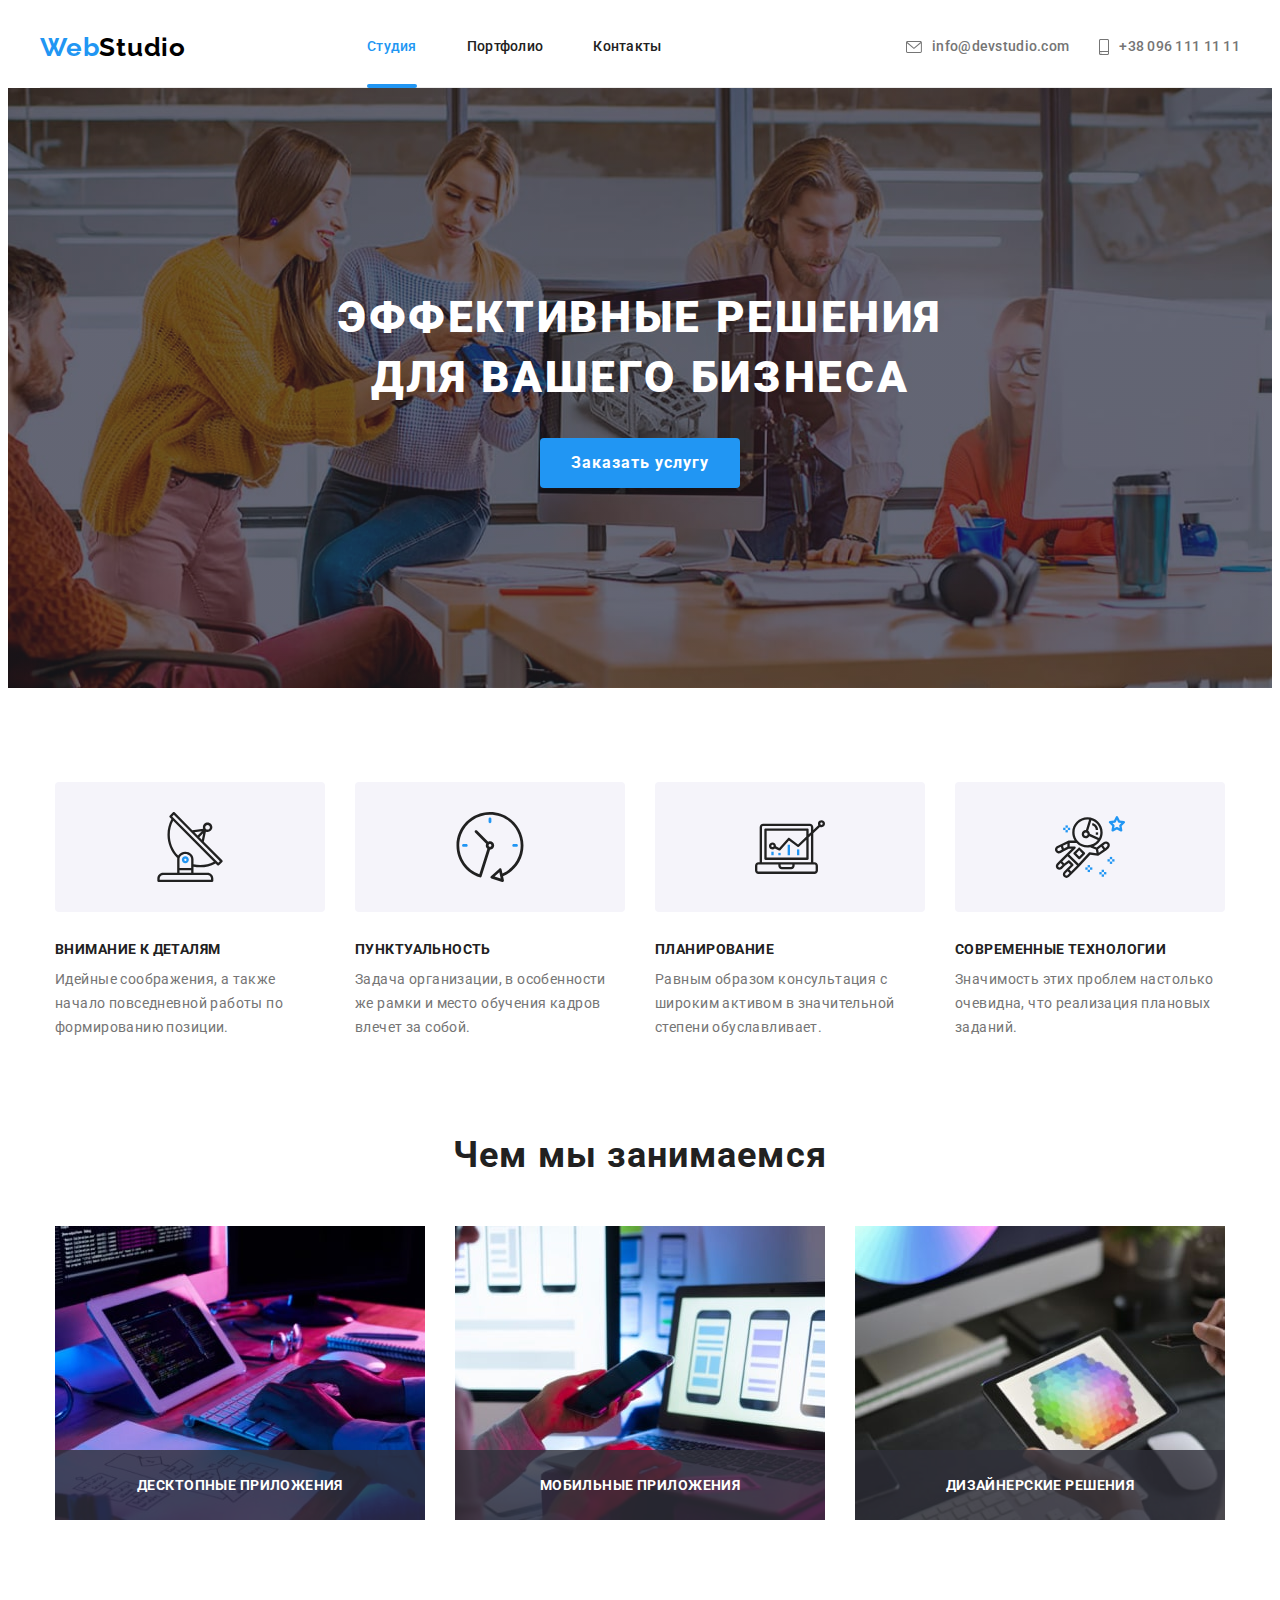
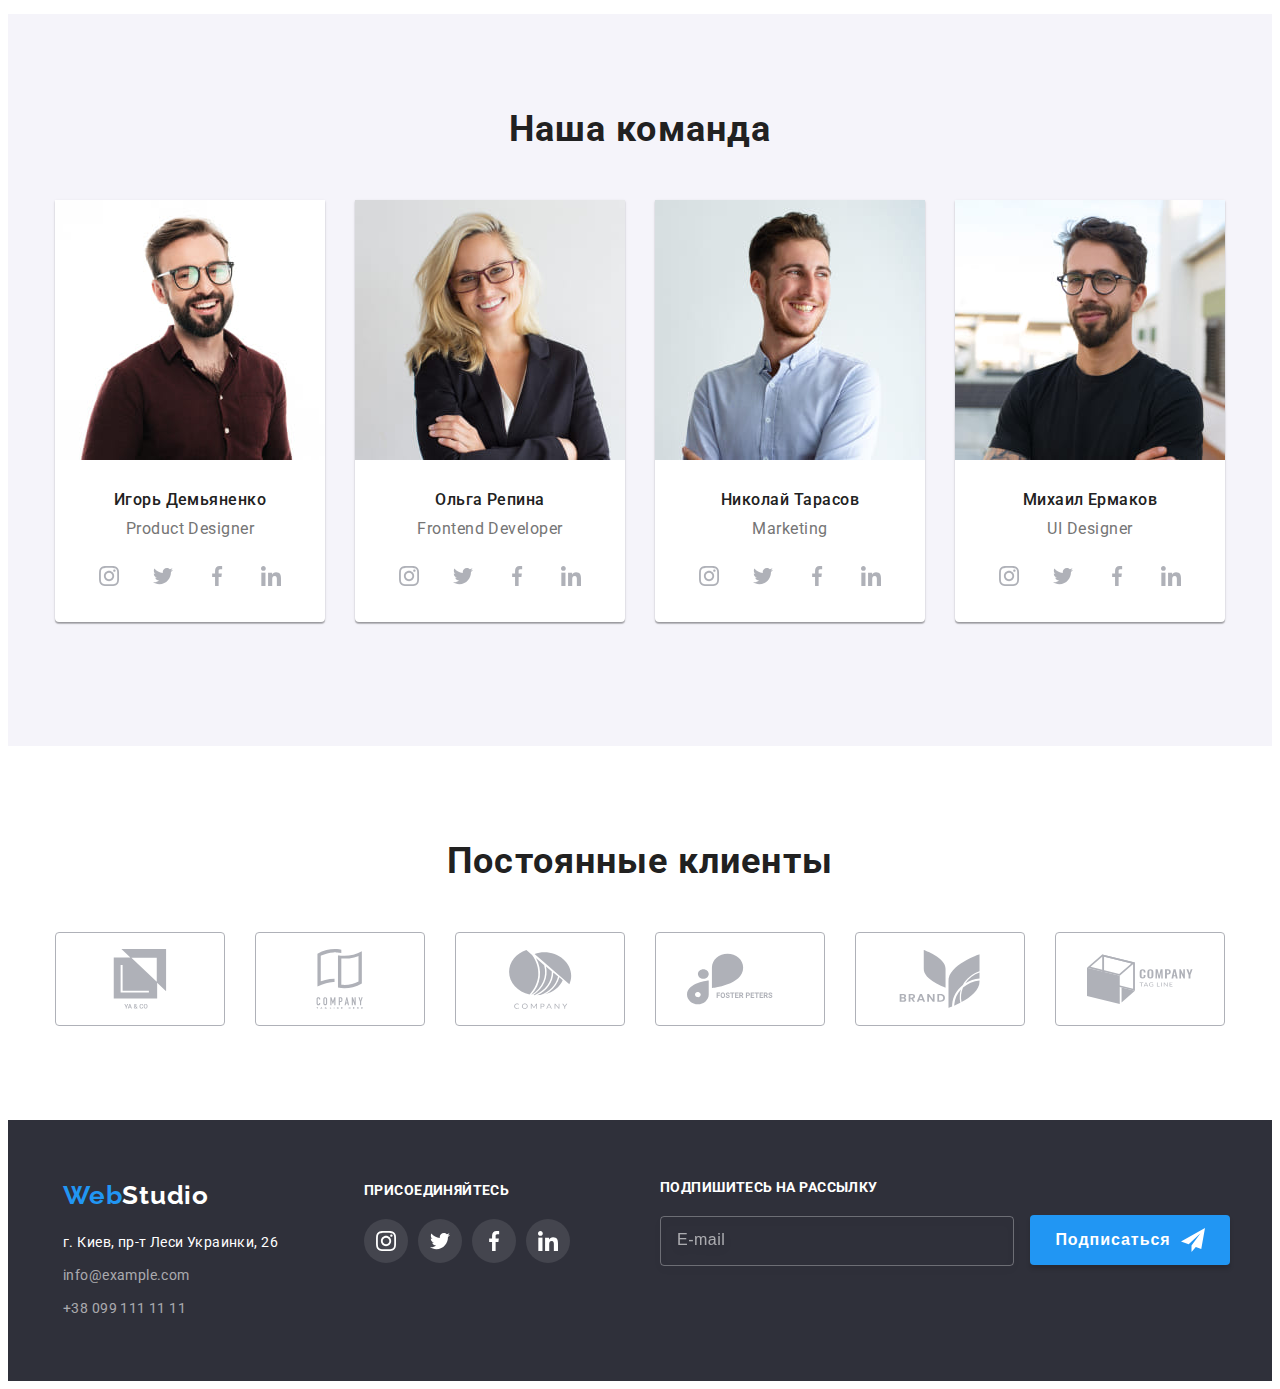
==== commit 89842a48: "03.08" ====
--- a/index.html
+++ b/index.html
@@ -75,56 +75,58 @@
       </div>
       <div class="mob-menu is-hidden">
         <div class="container">
-        <button type="button" class="close-open-btn">
-          <svg class="close-open-icon" width="40" height="40">
-            <use href="./images/icons.svg#icon-close_40px"></use>
-          </svg>
-        </button>
+          <button type="button" class="close-open-btn">
+            <svg class="close-open-icon" width="40" height="40">
+              <use href="./images/icons.svg#icon-close_40px"></use>
+            </svg>
+          </button>
+        </div>
         <div class="mob-menu__top">
-        <ul class="mob-menu__list" style="list-style-type: none">
-          <li class="mob-menu__item studio">
-            <a class="mob-menu__link studio" href="index.html">Студия</a>
-          </li>
-          <li class="mob-menu__item">
-            <a class="mob-menu__link" href="portfolio.html">Портфолио</a>
-          </li>
-          <li class="mob-menu__item">
-            <a class="mob-menu__link" href="">Контакты</a>
-          </li>
-        </ul></div>
-         <div class="mob-menu__bottom">
-        <ul class="mob-connect" style="list-style-type: none">
-          
-          <li class="mob-connect__list">
-            <a class="mob-connect__tel contacts" href="tel:+380961111111"
-              >+38 096 111 11 11</a
-            >
-          </li><li class="mob-connect__list">
-            <a
-              class="mob-connect__mail contacts"
-              href="mailto:info@devstudio.com"
-              >info@devstudio.com</a
-            >
-          </li>
-        </ul>
-        <ul class="mob-soc__list list" style="list-style-type: none">
-          <li class="mob-soc__item">
-            <a href="" class="mob-soc__link link">
-              Instagram</a>
-          </li>
-          <li class="mob-soc__item">
-            <a href="" class="mob-soc__link link"
-              >Twitter</a>
-          </li>
-          <li class="mob-soc__item">
-            <a href="" class="mob-soc__link link"
-              >Facebook</a>
-          </li>
-          <li class="mob-soc__item">
-            <a href="" class="mob-soc__link link"
-              >LinkedIn</a>
-          </li>
-        </ul>
+          <ul class="mob-menu__list" style="list-style-type: none">
+            <li class="mob-menu__item studio">
+              <a class="mob-menu__link studio" href="index.html">Студия</a>
+            </li>
+            <li class="mob-menu__item">
+              <a class="mob-menu__link" href="portfolio.html">Портфолио</a>
+            </li>
+            <li class="mob-menu__item">
+              <a class="mob-menu__link" href="">Контакты</a>
+            </li>
+          </ul>
+        </div>
+        <div class="mob-menu__bottom">
+          <ul class="mob-connect" style="list-style-type: none">
+            
+            <li class="mob-connect__list">
+              <a class="mob-connect__tel contacts" href="tel:+380961111111"
+                >+38 096 111 11 11</a
+              >
+            </li><li class="mob-connect__list">
+              <a
+                class="mob-connect__mail contacts"
+                href="mailto:info@devstudio.com"
+                >info@devstudio.com</a
+              >
+            </li>
+          </ul>
+          <ul class="mob-soc__list list" style="list-style-type: none">
+            <li class="mob-soc__item">
+              <a href="" class="mob-soc__link link">
+                Instagram</a>
+            </li>
+            <li class="mob-soc__item">
+              <a href="" class="mob-soc__link link"
+                >Twitter</a>
+            </li>
+            <li class="mob-soc__item">
+              <a href="" class="mob-soc__link link"
+                >Facebook</a>
+            </li>
+            <li class="mob-soc__item">
+              <a href="" class="mob-soc__link link"
+                >LinkedIn</a>
+            </li>
+          </ul>
         </div>
       </div>
     </header>
@@ -235,11 +237,26 @@
           <h2 class="team__subtitle subtitle">Наша команда</h2>
           <ul class="team-list" style="list-style-type: none">
             <li class="team-list__item">
-              <img
-                src="./images/employee-1.jpeg"
-                alt="Игорь Демьяненко"
-                width="270"
-              />
+                <picture>
+                  <source srcset="
+                  ./images/employee-1.jpg 1x,
+                  ./images/employee-1-2x.jpg 2x"
+                  media="(min-width: 1200px)"
+                  type="images/webp">
+
+                  <source srcset="
+                  ./images/employee-1-tab.jpg 1x,
+                  ./images/employee-1-tab-2x.jpg 2x"
+                  media="(min-width: 768px)"
+                  type="images/webp">
+                  
+                  <source srcset="
+                  ./images/employee-1-mob.jpg 1x,
+                  ./images/employee-1-mob-2x.jpg 2x"
+                  media="(min-width: 480px)"
+                  type="images/webp">
+              </picture>
+              <img class="team-members__imges" src="./images/employee-1.jpg" alt="Игорь Демьяненко" width="270">
               <div class="team-desc">
                 <h3 class="team-desc__title">Игорь Демьяненко</h3>
                 <p class="team-desc__text">Product Designer</p>
@@ -275,7 +292,7 @@
             <li class="team-list__item">
               <img
                 class="team-list__card"
-                src="./images/employee-2.jpeg"
+                src="./images/employee-2.jpg"
                 alt="Ольга Репина"
                 width="270"
               />
@@ -315,7 +332,7 @@
             <li class="team-list__item">
               <img
                 class="team-list__card"
-                src="./images/employee-3.jpeg"
+                src="./images/employee-3.jpg"
                 alt="Николай Тарасов"
                 width="270"
               />
@@ -355,7 +372,7 @@
             <li class="team-list__item">
               <img
                 class="team-list__card"
-                src="./images/employee-4.jpeg"
+                src="./images/employee-4.jpg"
                 alt="Михаил Ермаков"
                 width="270"
               />
--- a/css/main.min.css
+++ b/css/main.min.css
@@ -1 +1 @@
-:root{--btn-link-hover-color: #2196f3;--mine-text-color: #757575;--text-teambox-btnhover-color: #ffffff;--title-footer-bg-color: #2f303a;--btn-team-bg-color: #f5f4fa}.visually-hidden{position:absolute;white-space:nowrap;width:1px;height:1px;overflow:hidden;border:0;padding:0;clip:rect(0 0 0 0);clip-path:inset(50%);margin:-1px}html{box-sizing:border-box}*,*::before,*::after{box-sizing:inherit}p,h1,h2,h3,h4,h5,h6{margin:0}ul{margin:0;padding-left:0;list-style-type:none}img{display:block;min-width:100%;height:auto;width:100%}body{font-family:Roboto,sans-serif;color:#212121}.list{list-style:none}.link{text-decoration:none}.container{width:100%;margin:0 auto;padding-right:15px;padding-left:15px}@media screen and (min-width: 480px){.container{max-width:479px}}@media screen and (min-width: 768px){.container{max-width:767px}}@media screen and (min-width: 1600px){.container{max-width:1199px}}.btn{font-family:inherit;font-weight:500;font-size:16px;line-height:1.62;text-align:center;letter-spacing:.03em;color:#212121;cursor:pointer;background:var(--btn-team-bg-color);transition-property:color background-color;transition-duration:250ms;transition-timing-function:cubic-bezier(0.4, 0, 0.2, 1)}.btn:hover,.btn:focus{color:var(--text-teambox-btnhover-color);background-color:var(--btn-link-hover-color)}.container-btn{display:flex;justify-content:center}.title{max-width:480px;margin:0 auto;height:400px;padding:118px 0;background-repeat:no-repeat;background-position:center;background-size:cover;background-image:linear-gradient(rgba(47, 48, 58, 0.4), rgba(47, 48, 58, 0.4)),url(/images/hero-bg-mob.jpeg)}@media(min-device-pixel-ratio: 2),(min-resolution: 192dpi),(min-resolution: 2dppx){.title{background-image:linear-gradient(rgba(47, 48, 58, 0.4), rgba(47, 48, 58, 0.4)),url(/images/hero-bg-mob-2x.jpeg)}}@media screen and (min-width: 768px){.title{max-width:768px;margin:0 auto;padding:118px 0;background-image:linear-gradient(rgba(47, 48, 58, 0.4), rgba(47, 48, 58, 0.4)),url(/images/hero-bg-tabl.jpeg)}}@media screen and (min-width: 768px)and (min-device-pixel-ratio: 2),screen and (min-width: 768px)and (min-resolution: 192dpi),screen and (min-width: 768px)and (min-resolution: 2dppx){.title{background-image:linear-gradient(rgba(47, 48, 58, 0.4), rgba(47, 48, 58, 0.4)),url(/images/hero-bg-tabl-2x.jpeg)}}@media screen and (min-width: 1600px){.title{background-image:linear-gradient(rgba(47, 48, 58, 0.4), rgba(47, 48, 58, 0.4)),url(../images/hero-bg.jpg);margin:0 auto;padding:200px 0}}@media screen and (min-width: 1600px)and (min-device-pixel-ratio: 2),screen and (min-width: 1600px)and (min-resolution: 192dpi),screen and (min-width: 1600px)and (min-resolution: 2dppx){.title{background-image:linear-gradient(rgba(47, 48, 58, 0.4), rgba(47, 48, 58, 0.4)),url(/images/hero-bg-2x.jpeg)}}.title__btn{font-family:inherit;font-weight:700;font-size:16px;line-height:1.88;letter-spacing:.06em;align-items:center;text-align:center;color:var(--text-teambox-btnhover-color);cursor:pointer;background-color:var(--btn-link-hover-color);min-width:200px;box-shadow:0px 4px 4px rgba(0,0,0,.15);border:0;border-radius:4px;padding:10px 10px;transition-property:background-color;transition-duration:250ms;transition-timing-function:cubic-bezier(0.4, 0, 0.2, 1)}.title__btn:hover,.title__btn:focus{background-color:#188ce8}.title__text{font-size:26px;line-height:1.62;letter-spacing:.06em;max-width:360px;text-align:center;text-transform:uppercase;color:var(--text-teambox-btnhover-color);margin:0 auto;margin-bottom:30px}@media screen and (min-width: 1600px){.title__text{font-weight:900;font-size:44px;line-height:1.36;letter-spacing:.06em;width:695px}}.header-container{display:none}@media screen and (min-width: 768px){.header-container{display:flex;height:80px;width:100%;align-items:center;padding-top:10px;padding-bottom:10px;border-bottom:1px solid #ececec}}.logo{font-family:"Raleway";text-decoration:none;font-weight:700;font-size:26px;line-height:1.19;letter-spacing:.03em;align-items:center}.logo__pre-title{color:var(--btn-link-hover-color)}@media screen and (min-width: 768px){.menu{display:flex;width:288px;margin-left:88px;justify-content:space-between}}@media screen and (min-width: 1600px){.menu{display:flex}}.form__menu{display:block;background-color:#fff;border-radius:none}.form__input{height:50px}.menu-open-btn{display:block;padding:0;margin-top:-6px}.menu__item{position:relative}.menu__link{display:none}@media screen and (min-width: 768px){.menu__link{display:flex;text-decoration:none;font-weight:500;font-size:14px;line-height:1.14;letter-spacing:.02em;color:#212121;transition-property:color;transition-duration:250ms;transition-timing-function:cubic-bezier(0.4, 0, 0.2, 1)}}@media screen and (min-width: 768px){.menu__link:hover,.menu__link:focus{color:var(--btn-link-hover-color)}}.menu__link::after{content:""}@media screen and (min-width: 768px){.menu__link::after{display:block;position:absolute;width:100%;height:4px;background-color:#2196f3;border-radius:2px;margin-top:44px;opacity:0;transition-property:opacity;transition-duration:250ms;transition-timing-function:cubic-bezier(0.4, 0, 0.2, 1)}}@media screen and (min-width: 768px){.menu__link:hover:after,.menu__link:focus:after{opacity:1}}.studio,.studio::after,.portfolio-activ,.portfolio-activ::after{color:var(--btn-link-hover-color);opacity:1}.connect{display:none}@media screen and (min-width: 768px){.connect{display:flex;flex-wrap:wrap;margin-left:90px}}@media screen and (min-width: 768px){.connect__mail{margin-bottom:10px}}@media screen and (min-width: 768px){.contacts{display:flex;align-items:center;width:100%;height:100%;text-decoration:none;font-style:normal;font-weight:500;font-size:12px;line-height:1.17;letter-spacing:.02em;color:var(--mine-text-color);transition-property:color;transition-duration:250ms;transition-timing-function:cubic-bezier(0.4, 0, 0.2, 1)}}@media screen and (min-width: 1600px){.contacts{font-weight:500;font-size:14px;line-height:1.14;letter-spacing:.02em}}.connect__mail{margin-right:30px}.connect__mail:hover,.connect__mail:focus{color:var(--btn-link-hover-color)}.connect__tel{margin-left:auto}.connect__tel:hover,.connect__tel:focus{color:var(--btn-link-hover-color)}.connect__icon{fill:currentColor;margin-right:10px}.header-logo-pf{margin-right:95px}.header-logo-pf{font-family:"Raleway";text-decoration:none;font-weight:700;font-size:26px;line-height:1.19;letter-spacing:.03em}.logo__pre-logo-pf{color:var(--btn-link-hover-color)}.after-title--color-dark{color:#000}.mob-menu{position:fixed;background-color:#fff;z-index:2;top:0;left:0;width:100vw;height:100vh;padding:48px 40px}.mob-menu .container{display:flex;flex-direction:column;height:100%;justify-content:space-between;overflow:auto;padding:0}.header__mob-menu{display:flex;width:100%;height:100%;align-items:center;justify-content:space-between;padding-top:16px;padding-bottom:16px;border-bottom:1px solid #ececec}@media screen and (min-width: 768px){.header__mob-menu{display:none}}.mob-menu__item:not(:last-child){margin-bottom:32px}.mob-menu__link{text-decoration:none;font-weight:500;font-size:49px;line-height:1.18;letter-spacing:.02em;text-align:center;color:#212121;transition-property:color;transition-duration:250ms;transition-timing-function:cubic-bezier(0.4, 0, 0.2, 1)}.mob-menu__link:hover,.mob-menu__link:focus{color:var(--btn-link-hover-color)}.mob-menu__item:hover,.mob-menu__item:focus{color:var(--btn-link-hover-color)}.close-open-btn{cursor:pointer;display:block;margin-left:auto;position:absolute;padding:0;top:8px;right:8px;display:flex;width:40px;height:40px;align-items:center;justify-content:center;background:#fff;border:none}.close-open-icon{transition-property:transition fill;transition-duration:250ms;transition-timing-function:cubic-bezier(0.4, 0, 0.2, 1)}.close-open-icon:hover{fill:#2196f3}.mob-connect__tel{margin-top:100px;margin-bottom:32px;font-weight:500;font-size:34px;line-height:1.18;letter-spacing:.02em;color:#2196f3}.mob-connect__mail{margin-bottom:64px;font-weight:500;font-size:24px;line-height:1.17;letter-spacing:.02em;color:#757575}.mob-soc__list{display:flex}.mob-soc__link{font-weight:500;font-size:18px;line-height:1.22;letter-spacing:.02em;color:#2196f3;text-decoration:none}.mob-soc__item:not(:last-child)::after{content:"";margin-left:10px;margin-right:10px;width:22px;height:0px;left:214px;top:726px;border-right:1px solid rgba(33,33,33,.2);transform:rotate(90deg)}.feature{margin:0 auto}@media screen and (min-width: 480px){.feature{padding:60px 0}}@media screen and (min-width: 1600px){.feature{padding:94px 0}}.feature__list{display:flex;flex-wrap:wrap;gap:30px}.feature__icon{display:flex;text-align:center}.feature__link{display:flex;width:100%;text-align:center;justify-content:center;padding:30px 0;background:#f5f4fa;border-radius:4px}.feature__item{width:100%}@media screen and (min-width: 768px){.feature__item{width:calc((100% - 30px)/2)}}@media screen and (min-width: 1600px){.feature__item{width:calc((100% - 90px)/4)}}.feature__title{width:100%;margin-bottom:10px;text-align:center;margin-top:30px;font-weight:700;font-size:14px;line-height:1.14;letter-spacing:.03em;text-transform:uppercase}@media screen and (min-width: 768px){.feature__title{text-align:left}}.feature__title .feature__title+.feature__title{width:270px}.feature__text{width:100%;font-weight:400;font-size:14px;line-height:1.71;letter-spacing:.03em;color:var(--mine-text-color)}.client{margin:0 auto;padding:60px 0}@media screen and (min-width: 1600px){.client{padding:94px 0}}.client__list{display:flex;flex-wrap:wrap;gap:30px}.client__title{font-weight:700;font-size:28px;line-height:1.18;letter-spacing:.03em;text-align:center;color:#212121;margin-bottom:30px}@media screen and (min-width: 1600px){.client__title{font-weight:700;font-size:36px;line-height:1.17;letter-spacing:.03em;margin-bottom:50px}}.client__item{width:calc((100% - 30px)/2)}@media screen and (min-width: 768px){.client__item{width:calc((100% - 60px)/3)}}@media screen and (min-width: 1600px){.client__item{width:calc((100% - 150px)/6)}}.client__link{width:100%;display:flex;justify-content:center;align-items:center;border:1px solid #afb1b8;border-radius:4px;padding:16px 0;color:#afb1b8;transition-property:border border-radius color;transition-duration:250ms;transition-timing-function:cubic-bezier(0.4, 0, 0.2, 1)}.client__link:hover,.client__link:focus{border:1px solid #2196f3;border-radius:4px;color:#2196f3}.client__icon{fill:currentColor}.occupation{display:none;padding:0 0 94px 0;margin:0 auto}.occupation-list{display:flex;margin:-15px}.occupation-list__item{margin:15px;position:relative;width:370px}.occupation-list__thumb{display:flex;position:absolute;width:100%;height:70px;background:rgba(47,48,58,.8);bottom:0;justify-content:center;align-items:center}.occupation-list__text{display:block;font-weight:700;font-size:14px;line-height:16px;letter-spacing:.03em;text-transform:uppercase;color:#fff}.team{background:var(--btn-team-bg-color);margin:0 auto}@media screen and (min-width: 480px){.team{padding:60px 0}}@media screen and (min-width: 1600px){.team{padding:94px 0}}.team-list{display:flex;flex-wrap:wrap;gap:30px}.team-list__item{width:100%;background-color:#fff;box-shadow:0px 1px 3px rgba(0,0,0,.12),0px 1px 1px rgba(0,0,0,.14),0px 2px 1px rgba(0,0,0,.2);border-radius:0px 0px 4px 4px;margin-bottom:30px}@media screen and (min-width: 768px){.team-list__item{width:calc((100% - 30px)/2)}}@media screen and (min-width: 1600px){.team-list__item{width:calc((100% - 90px)/4)}}.team-desc__title{font-weight:500;font-size:16px;line-height:1.19;letter-spacing:.03em;text-align:center;margin-bottom:10px}.team-desc__text{font-weight:400;font-size:16px;line-height:1.19;letter-spacing:.03em;text-align:center;color:var(--mine-text-color);margin-bottom:16px}.team-soc__list{display:flex;justify-content:center}.team-soc__item{width:44px;height:44px;margin-right:10px}.team-soc__item:last-child{margin-right:0}.team-soc__link{display:flex;align-items:center;justify-content:center;width:100%;height:100%;border-radius:50%;color:#afb1b8;transition-property:transition background-color;transition-duration:250ms;transition-timing-function:cubic-bezier(0.4, 0, 0.2, 1)}.team-soc__link:hover,.team-soc__link:focus{background-color:#2196f3;color:var(--text-teambox-btnhover-color)}.team-soc__icon{fill:currentColor}.team-desc{padding-top:30px;padding-bottom:24px}.subtitle{font-weight:700;font-size:28px;line-height:1.19;letter-spacing:.03em;text-align:center;margin-bottom:30px}@media screen and (min-width: 1600px){.subtitle{font-size:36px;line-height:1.17}}.form{justify-content:center}@media screen and (min-width: 768px){.form{width:450px;margin-left:166px}}@media screen and (min-width: 1600px){.form{width:570px}}.form__title{width:100%;font-weight:700;font-size:14px;line-height:1.14;letter-spacing:.03em;text-transform:uppercase;color:#fff;justify-content:center}@media screen and (min-width: 1600px){.form__title{position:relative}}.form__input{width:100%;padding-left:16px;border:1px solid rgba(255,255,255,.3);filter:drop-shadow(0px 4px 4px rgba(0, 0, 0, 0.15));border-radius:4px;background-color:rgba(0,0,0,0);margin-top:20px;margin-bottom:20px;margin-right:12px;color:#fff}.form__input::placeholder{font-weight:400;font-size:16px;line-height:1.25;letter-spacing:.03em;color:rgba(255,255,255,.6)}@media screen and (min-width: 768px){.form__input{width:450px}}@media screen and (min-width: 1600px){.form__input{position:relative;width:358px;height:50px;padding-left:16px}}.form__btn{display:inline-flex;position:relative;justify-content:center;margin-left:auto;align-items:center;font-weight:700;font-size:16px;line-height:1.88;letter-spacing:.06em;color:#fff;width:200px;height:50px;background:#2196f3;box-shadow:0px 4px 4px rgba(0,0,0,.15);border-radius:4px;border:rgba(0,0,0,0)}.form__icon{display:block;margin-left:10px}.modal__input:focus+.modal__icon .form__icon{display:inline-block;position:relative;align-items:center;fill:#2196f3}.modal-close__btn{cursor:pointer}.modal-close__btn{position:absolute;top:8px;right:8px;display:flex;width:30px;height:30px;align-items:center;justify-content:center;background:#fff;border:1px solid rgba(0,0,0,.1);border-radius:50%;transition-property:background-color;transition-duration:250ms;transition-timing-function:cubic-bezier(0.4, 0, 0.2, 1)}.modal-close__icon{transition-property:fill;transition-duration:250ms;transition-timing-function:cubic-bezier(0.4, 0, 0.2, 1)}.modal-close__icon:focus,.modal-close__icon:hover{fill:#2196f3}.backdrop{position:fixed;top:0;width:100%;height:100%;background:rgba(0,0,0,.2);transition-property:opacity visibility;transition-duration:250ms;transition-timing-function:cubic-bezier(0.4, 0, 0.2, 1)}.modal{position:absolute;top:50%;left:50%;width:450px;min-height:609px;transform:translate(-50%, -50%) scale(1);background:#fff;box-shadow:0px 1px 3px rgba(0,0,0,.12),0px 1px 1px rgba(0,0,0,.14),0px 2px 1px rgba(0,0,0,.2);border-radius:4px;transition-property:transform;transition-duration:250ms;transition-timing-function:cubic-bezier(0.4, 0, 0.2, 1);padding:40px}.backdrop.is-hidden .modal{transform:translate(0, 0) scale(0.5)}@media screen and (min-width: 1600px){.modal{width:528px;min-height:581px}}.modal__title{font-weight:700;font-size:20px;line-height:1.5;letter-spacing:.03em;text-align:center;color:#212121;margin-bottom:12px}.is-hidden{opacity:0;visibility:hidden;pointer-events:none}.modal__item{margin-bottom:10px}.modal__label{font-weight:400;font-size:12px;line-height:1.17;letter-spacing:.01em;color:#757575}.modal__wrap{margin-top:4px}.modal__text{width:100%;height:120px;font-weight:400;font-size:14px;line-height:1.14;letter-spacing:.01em;margin-bottom:20px;padding:12px 16px;resize:none;border:1px solid rgba(33,33,33,.2);border-radius:4px;transition-property:border-color;transition-duration:250ms;transition-timing-function:cubic-bezier(0.4, 0, 0.2, 1)}.modal__text:focus{border-color:#2196f3;outline:none}.modal__input{width:100%;height:40px;padding-left:42px;border:1px solid rgba(33,33,33,.2);border-radius:4px;background-color:rgba(0,0,0,0);outline:none;transition-property:border;transition-duration:250ms;transition-timing-function:cubic-bezier(0.4, 0, 0.2, 1)}.modal__input:focus{border-color:#2196f3}.modal-checkbox{display:flex;align-items:center;justify-content:center;margin-bottom:30px}.modal-check__text{display:flex;align-items:center;font-weight:400;font-size:12px;line-height:1.17;letter-spacing:.03em;color:#757575}.modal-check__text a{color:#2196f3}.modal-check__text::before{content:"";width:16px;height:15px;border:1px solid #212121}@media screen and (min-width: 1600px){.modal-check__text::before{font-weight:400;font-size:14px;line-height:1.71;letter-spacing:.03em}}.modal-check:checked+.modal-check__text::before{background:#2196f3;border-radius:2px;background-image:url(../images/check.svg);border:none;background-repeat:no-repeat;background-position:center}.modal__wrap{position:relative;outline:none}.modal__icon{position:absolute;left:12px;top:50%;transform:translateY(-50%)}.modal__input:focus+.modal__icon{fill:#2196f3}.modal-send__btn{font-weight:700;font-size:16px;line-height:1.88;display:block;align-items:center;justify-content:center;text-align:center;letter-spacing:.06em;margin:0 auto;color:#fff;position:relative;width:200px;height:50px;background:#188ce8;box-shadow:0px 4px 4px rgba(0,0,0,.15);border-radius:4px;border:rgba(0,0,0,0)}.footer{background:var(--title-footer-bg-color);padding:60px 0;margin:0 auto}.footer .container{display:block;text-align:center;justify-content:center}.footer .contacts-container{margin-left:76px}@media screen and (min-width: 768px){.footer .conacts-soc{width:100%;display:flex;justify-content:space-between}}@media screen and (min-width: 1600px){.footer{display:flex;padding-left:16px;justify-content:space-between}}.logo{font-family:"Raleway";text-decoration:none}@media screen and (min-width: 480px){.logo{font-weight:700;font-size:24px;line-height:1.17;letter-spacing:.03em}}@media screen and (min-width: 1600px){.logo{font-weight:700;font-size:26px;line-height:1.19;letter-spacing:.03em}}.logo__pre-title{color:var(--btn-link-hover-color)}.after-title--color-light{color:var(--text-teambox-btnhover-color)}.address__link.address{color:var(--text-teambox-btnhover-color)}@media screen and (min-width: 768px){.address{margin-bottom:60px}}.address__item:first-child{padding-top:20px}.address__item:not(:last-child){padding-bottom:8px}@media screen and (min-width: 1600px){.address__item:not(:last-child){padding-bottom:9px}}.address__link{text-decoration:none;font-style:normal;font-weight:400;font-size:14x;line-height:1.71;letter-spacing:.03em;color:rgba(255,255,255,.6)}.footer-soc{margin-top:60px;margin-bottom:60px}@media screen and (min-width: 768px){.footer-soc{margin-top:0;margin-right:89px}}@media screen and (min-width: 1600px){.footer-soc{margin-left:auto;max-width:206px}}.footer-soc__title{font-style:normal;font-weight:700;font-size:14px;line-height:1.14;letter-spacing:.03em;text-transform:uppercase;color:var(--text-teambox-btnhover-color)}.footer-soc__list{display:flex;margin-top:20px;justify-content:center}.footer-soc__item{width:44px;height:44px;margin-right:10px}.footer-soc__item:last-child{margin-right:0}.footer-soc__link{display:flex;align-items:center;justify-content:center;width:100%;height:100%;border-radius:50%;background-color:rgba(255,255,255,.1);transition-property:background-color;transition-duration:250ms;transition-timing-function:cubic-bezier(0.4, 0, 0.2, 1)}.footer-soc__link:hover,.footer-soc__link:focus{background-color:#2196f3}.footer-soc__icon{fill:var(--text-teambox-btnhover-color)}/*# sourceMappingURL=main.min.css.map */+:root{--btn-link-hover-color: #2196f3;--mine-text-color: #757575;--text-teambox-btnhover-color: #ffffff;--title-footer-bg-color: #2f303a;--btn-team-bg-color: #f5f4fa}.visually-hidden{position:absolute;white-space:nowrap;width:1px;height:1px;overflow:hidden;border:0;padding:0;clip:rect(0 0 0 0);clip-path:inset(50%);margin:-1px}html{box-sizing:border-box}*,*::before,*::after{box-sizing:inherit}p,h1,h2,h3,h4,h5,h6{margin:0}ul{margin:0;padding-left:0;list-style-type:none}img{display:block;min-width:100%;height:auto;width:100%}body{font-family:Roboto,sans-serif;color:#212121}.list{list-style:none}.link{text-decoration:none}.container{width:100%;margin:0 auto;padding-right:15px;padding-left:15px}@media screen and (min-width: 480px){.container{max-width:480px}}@media screen and (min-width: 768px){.container{max-width:768px}}@media screen and (min-width: 1200px){.container{max-width:1200px}}.btn{font-family:inherit;font-weight:500;font-size:16px;line-height:1.62;text-align:center;letter-spacing:.03em;color:#212121;cursor:pointer;background:var(--btn-team-bg-color);transition-property:color background-color;transition-duration:250ms;transition-timing-function:cubic-bezier(0.4, 0, 0.2, 1)}.btn:hover,.btn:focus{color:var(--text-teambox-btnhover-color);background-color:var(--btn-link-hover-color)}.container-btn{display:flex;justify-content:center}.title{max-width:480px;margin:0 auto;padding:118px 0;background-repeat:no-repeat;background-position:center;background-size:cover;background-image:linear-gradient(rgba(47, 48, 58, 0.4), rgba(47, 48, 58, 0.4)),url(/images/hero-bg-mob.jpeg)}@media(min-device-pixel-ratio: 2),(min-resolution: 192dpi),(min-resolution: 2dppx){.title{background-image:linear-gradient(rgba(47, 48, 58, 0.4), rgba(47, 48, 58, 0.4)),url(/images/hero-bg-mob-2x.jpeg)}}@media screen and (min-width: 768px){.title{max-width:768px;margin:0 auto;padding:118px 0;background-image:linear-gradient(rgba(47, 48, 58, 0.4), rgba(47, 48, 58, 0.4)),url(/images/hero-bg-tabl.jpeg)}}@media screen and (min-width: 768px)and (min-device-pixel-ratio: 2),screen and (min-width: 768px)and (min-resolution: 192dpi),screen and (min-width: 768px)and (min-resolution: 2dppx){.title{background-image:linear-gradient(rgba(47, 48, 58, 0.4), rgba(47, 48, 58, 0.4)),url(/images/hero-bg-tabl-2x.jpeg)}}@media screen and (min-width: 1200px){.title{background-image:linear-gradient(rgba(47, 48, 58, 0.4), rgba(47, 48, 58, 0.4)),url(../images/hero-bg.jpg);max-width:1600px;padding:200px 0;margin:0 auto}}@media screen and (min-width: 1200px)and (min-device-pixel-ratio: 2),screen and (min-width: 1200px)and (min-resolution: 192dpi),screen and (min-width: 1200px)and (min-resolution: 2dppx){.title{background-image:linear-gradient(rgba(47, 48, 58, 0.4), rgba(47, 48, 58, 0.4)),url(/images/hero-bg-2x.jpeg)}}.title__btn{font-family:inherit;font-weight:700;font-size:16px;line-height:1.88;letter-spacing:.06em;align-items:center;text-align:center;color:var(--text-teambox-btnhover-color);cursor:pointer;background-color:var(--btn-link-hover-color);min-width:200px;box-shadow:0px 4px 4px rgba(0,0,0,.15);border:0;border-radius:4px;padding:10px 10px;transition-property:background-color;transition-duration:250ms;transition-timing-function:cubic-bezier(0.4, 0, 0.2, 1)}.title__btn:hover,.title__btn:focus{background-color:#188ce8}.title__text{font-size:26px;line-height:1.62;letter-spacing:.06em;max-width:360px;text-align:center;text-transform:uppercase;color:var(--text-teambox-btnhover-color);margin:0 auto;margin-bottom:30px}@media screen and (min-width: 1200px){.title__text{font-weight:900;font-size:44px;line-height:1.36;letter-spacing:.06em;max-width:695px;text-transform:uppercase;color:var(--text-teambox-btnhover-color);margin:0 auto;margin-bottom:30px}}.header-container{display:none}@media screen and (min-width: 768px){.header-container{display:flex;height:80px;width:100%;align-items:center;padding-top:10px;padding-bottom:10px;border-bottom:1px solid #ececec}}@media screen and (min-width: 1200px){.header-container{padding:24px 0 25px 0}}.logo{font-family:"Raleway";text-decoration:none;font-weight:700;font-size:26px;line-height:1.19;letter-spacing:.03em;align-items:center}@media screen and (min-width: 1200px){.logo{margin-right:93px}}.logo__pre-title{color:var(--btn-link-hover-color)}@media screen and (min-width: 768px){.menu{display:flex;width:288px;margin-left:88px;justify-content:space-between}}@media screen and (min-width: 1200px){.menu{display:flex}}.form__menu{display:block;background-color:#fff;border-radius:none}.form__input{height:50px}.menu-open-btn{display:block;padding:0;margin-top:-6px}.menu__item{position:relative}@media screen and (min-width: 1200px){.menu__item:not(:last-child){margin-right:50px}}.menu__link{display:none}@media screen and (min-width: 768px){.menu__link{display:flex;text-decoration:none;font-weight:500;font-size:14px;line-height:1.14;letter-spacing:.02em;color:#212121;transition-property:color;transition-duration:250ms;transition-timing-function:cubic-bezier(0.4, 0, 0.2, 1)}}@media screen and (min-width: 768px){.menu__link:hover,.menu__link:focus{color:var(--btn-link-hover-color)}}.menu__link::after{content:""}@media screen and (min-width: 768px){.menu__link::after{display:block;position:absolute;width:100%;height:4px;background-color:#2196f3;border-radius:2px;margin-top:45px;opacity:0;transition-property:opacity;transition-duration:250ms;transition-timing-function:cubic-bezier(0.4, 0, 0.2, 1)}}@media screen and (min-width: 768px){.menu__link:hover:after,.menu__link:focus:after{opacity:1}}.studio,.studio::after,.portfolio-activ,.portfolio-activ::after{color:var(--btn-link-hover-color);opacity:1}.connect{display:none}@media screen and (min-width: 768px){.connect{display:flex;flex-wrap:wrap;margin-left:90px}}@media screen and (min-width: 1200px){.connect{display:flex;margin-left:auto}}@media screen and (min-width: 768px){.connect__mail{margin-bottom:10px}}@media screen and (min-width: 1200px){.connect__mail{margin-bottom:0}}@media screen and (min-width: 768px){.contacts{display:flex;align-items:center;width:100%;height:100%;text-decoration:none;font-style:normal;font-weight:500;font-size:12px;line-height:1.17;letter-spacing:.02em;color:var(--mine-text-color);transition-property:color;transition-duration:250ms;transition-timing-function:cubic-bezier(0.4, 0, 0.2, 1)}}@media screen and (min-width: 1200px){.contacts{font-weight:500;font-size:14px;line-height:1.14;letter-spacing:.02em}}.connect__mail{margin-right:30px}.connect__mail:hover,.connect__mail:focus{color:var(--btn-link-hover-color)}.connect__tel{margin-left:auto}.connect__tel:hover,.connect__tel:focus{color:var(--btn-link-hover-color)}.connect__icon{fill:currentColor;margin-right:10px}.header-logo-pf{margin-right:95px}.header-logo-pf{font-family:"Raleway";text-decoration:none;font-weight:700;font-size:26px;line-height:1.19;letter-spacing:.03em}.logo__pre-logo-pf{color:var(--btn-link-hover-color)}.after-title--color-dark{color:#000}.mob-menu{position:fixed;background-color:#fff;z-index:2;top:0;left:0;width:100vw;height:100vh;padding:48px 40px}.mob-menu .container{display:flex;flex-direction:column;height:100%;justify-content:space-between;overflow:auto;padding:0}.header__mob-menu{display:flex;width:100%;height:100%;align-items:center;justify-content:space-between;padding-top:16px;padding-bottom:16px;border-bottom:1px solid #ececec}@media screen and (min-width: 768px){.header__mob-menu{display:none}}.mob-menu__item:not(:last-child){margin-bottom:32px}.mob-menu__link{text-decoration:none;font-weight:500;font-size:49px;line-height:1.18;letter-spacing:.02em;text-align:center;color:#212121;transition-property:color;transition-duration:250ms;transition-timing-function:cubic-bezier(0.4, 0, 0.2, 1)}.mob-menu__link:hover,.mob-menu__link:focus{color:var(--btn-link-hover-color)}.mob-menu__item:hover,.mob-menu__item:focus{color:var(--btn-link-hover-color)}.close-open-btn{cursor:pointer;display:block;margin-left:auto;position:absolute;padding:0;top:8px;right:8px;display:flex;width:40px;height:40px;align-items:center;justify-content:center;background:#fff;border:none}.close-open-icon{transition-property:transition fill;transition-duration:250ms;transition-timing-function:cubic-bezier(0.4, 0, 0.2, 1)}.close-open-icon:hover{fill:#2196f3}.mob-connect__tel{margin-top:100px;margin-bottom:32px;font-weight:500;font-size:34px;line-height:1.18;letter-spacing:.02em;color:#2196f3}.mob-connect__mail{margin-bottom:64px;font-weight:500;font-size:24px;line-height:1.17;letter-spacing:.02em;color:#757575}.mob-soc__list{display:flex}.mob-soc__link{font-weight:500;font-size:18px;line-height:1.22;letter-spacing:.02em;color:#2196f3;text-decoration:none}.mob-soc__item:not(:last-child)::after{content:"";margin-left:10px;margin-right:10px;width:22px;height:0px;left:214px;top:726px;border-right:1px solid rgba(33,33,33,.2);transform:rotate(90deg)}@media screen and (min-width: 480px){.feature{padding:60px 0}}@media screen and (min-width: 1200px){.feature{padding:94px 0}}.feature__list{display:flex;flex-wrap:wrap;gap:30px}.feature__icon{display:flex;text-align:center}.feature__link{display:flex;width:100%;text-align:center;justify-content:center;padding:30px 0;background:#f5f4fa;border-radius:4px}.feature__item{width:100%}@media screen and (min-width: 768px){.feature__item{width:calc((100% - 30px)/2)}}@media screen and (min-width: 1200px){.feature__item{width:calc((100% - 90px)/4)}}.feature__title{width:100%;margin-bottom:10px;text-align:center;margin-top:30px;font-weight:700;font-size:14px;line-height:1.14;letter-spacing:.03em;text-transform:uppercase}@media screen and (min-width: 768px){.feature__title{text-align:left}}.feature__title .feature__title+.feature__title{width:270px}.feature__text{width:100%;font-weight:400;font-size:14px;line-height:1.71;letter-spacing:.03em;color:var(--mine-text-color)}.client{margin:0 auto;padding:60px 0}@media screen and (min-width: 1200px){.client{padding:94px 0}}.client__list{display:flex;flex-wrap:wrap;gap:30px}.client__title{font-weight:700;font-size:28px;line-height:1.18;letter-spacing:.03em;text-align:center;color:#212121;margin-bottom:30px}@media screen and (min-width: 1200px){.client__title{font-weight:700;font-size:36px;line-height:1.17;letter-spacing:.03em;margin-bottom:50px}}.client__item{width:calc((100% - 30px)/2)}@media screen and (min-width: 768px){.client__item{width:calc((100% - 60px)/3)}}@media screen and (min-width: 1200px){.client__item{width:calc((100% - 150px)/6)}}.client__link{width:100%;display:flex;justify-content:center;align-items:center;border:1px solid #afb1b8;border-radius:4px;padding:16px 0;color:#afb1b8;transition-property:border border-radius color;transition-duration:250ms;transition-timing-function:cubic-bezier(0.4, 0, 0.2, 1)}.client__link:hover,.client__link:focus{border:1px solid #2196f3;border-radius:4px;color:#2196f3}.client__icon{fill:currentColor}.occupation{display:none}@media screen and (min-width: 1200px){.occupation{display:block;padding:0 0 94px 0;margin:0 auto}}.occupation-list{display:flex;margin:-15px}.occupation-list__item{margin:15px;position:relative;width:370px}.occupation-list__thumb{display:flex;position:absolute;width:100%;height:70px;background:rgba(47,48,58,.8);bottom:0;justify-content:center;align-items:center}.occupation-list__text{display:block;font-weight:700;font-size:14px;line-height:16px;letter-spacing:.03em;text-transform:uppercase;color:#fff}.team{background:var(--btn-team-bg-color);margin:0 auto}@media screen and (min-width: 480px){.team{padding:60px 0}}@media screen and (min-width: 1200px){.team{padding:94px 0}}.team-list{display:flex;flex-wrap:wrap;gap:30px}.team-list__item{width:100%;background-color:#fff;box-shadow:0px 1px 3px rgba(0,0,0,.12),0px 1px 1px rgba(0,0,0,.14),0px 2px 1px rgba(0,0,0,.2);border-radius:0px 0px 4px 4px;margin-bottom:30px}@media screen and (min-width: 768px){.team-list__item{width:calc((100% - 30px)/2)}}@media screen and (min-width: 1200px){.team-list__item{width:calc((100% - 90px)/4)}}.team-desc__title{font-weight:500;font-size:16px;line-height:1.19;letter-spacing:.03em;text-align:center;margin-bottom:10px}.team-desc__text{font-weight:400;font-size:16px;line-height:1.19;letter-spacing:.03em;text-align:center;color:var(--mine-text-color);margin-bottom:16px}.team-soc__list{display:flex;justify-content:center}.team-soc__item{width:44px;height:44px;margin-right:10px}.team-soc__item:last-child{margin-right:0}.team-soc__link{display:flex;align-items:center;justify-content:center;width:100%;height:100%;border-radius:50%;color:#afb1b8;transition-property:transition background-color;transition-duration:250ms;transition-timing-function:cubic-bezier(0.4, 0, 0.2, 1)}.team-soc__link:hover,.team-soc__link:focus{background-color:#2196f3;color:var(--text-teambox-btnhover-color)}.team-soc__icon{fill:currentColor}.team-desc{padding-top:30px;padding-bottom:24px}.subtitle{font-weight:700;font-size:28px;line-height:1.19;letter-spacing:.03em;text-align:center;margin-bottom:50px}@media screen and (min-width: 1200px){.subtitle{font-size:36px;line-height:1.17}}.form{margin:0 auto;max-width:450px}@media screen and (min-width: 1200px){.form{max-width:570px;margin-left:90px}}.form__title{width:100%;font-weight:700;font-size:14px;line-height:1.14;letter-spacing:.03em;text-transform:uppercase;color:#fff;justify-content:center}@media screen and (min-width: 1200px){.form__title{position:relative}}.form__input{width:100%;margin:20px 0;padding-left:16px;border:1px solid rgba(255,255,255,.3);filter:drop-shadow(0px 4px 4px rgba(0, 0, 0, 0.15));border-radius:4px;background-color:rgba(0,0,0,0);color:#fff}.form__input::placeholder{font-weight:400;font-size:16px;line-height:1.25;letter-spacing:.03em;color:rgba(255,255,255,.6)}@media screen and (min-width: 768px){.form__input{width:450px}}@media screen and (min-width: 1200px){.form__input{position:relative;width:354px;height:50px;padding-left:16px;margin-top:20px;margin-bottom:0;margin-right:12px}}.form__btn{display:inline-flex;position:relative;justify-content:center;margin-left:auto;align-items:center;font-weight:700;font-size:16px;line-height:1.88;letter-spacing:.06em;color:#fff;width:200px;height:50px;background:#2196f3;box-shadow:0px 4px 4px rgba(0,0,0,.15);border-radius:4px;border:rgba(0,0,0,0)}.form__icon{display:block;margin-left:10px}.modal__input:focus+.modal__icon .form__icon{display:inline-block;position:relative;align-items:center;fill:#2196f3}.modal-close__btn{cursor:pointer}.modal-close__btn{position:absolute;top:8px;right:8px;display:flex;width:30px;height:30px;align-items:center;justify-content:center;background:#fff;border:1px solid rgba(0,0,0,.1);border-radius:50%;transition-property:background-color;transition-duration:250ms;transition-timing-function:cubic-bezier(0.4, 0, 0.2, 1)}.modal-close__icon{transition-property:fill;transition-duration:250ms;transition-timing-function:cubic-bezier(0.4, 0, 0.2, 1)}.modal-close__icon:focus,.modal-close__icon:hover{fill:#2196f3}.backdrop{position:fixed;top:0;width:100%;height:100%;background:rgba(0,0,0,.2);transition-property:opacity visibility;transition-duration:250ms;transition-timing-function:cubic-bezier(0.4, 0, 0.2, 1)}.modal{position:absolute;top:50%;left:50%;width:450px;min-height:609px;transform:translate(-50%, -50%) scale(1);background:#fff;box-shadow:0px 1px 3px rgba(0,0,0,.12),0px 1px 1px rgba(0,0,0,.14),0px 2px 1px rgba(0,0,0,.2);border-radius:4px;transition-property:transform;transition-duration:250ms;transition-timing-function:cubic-bezier(0.4, 0, 0.2, 1);padding:40px}.backdrop.is-hidden .modal{transform:translate(0, 0) scale(0.5)}@media screen and (min-width: 1200px){.modal{width:528px;min-height:581px}}.modal__title{font-weight:700;font-size:20px;line-height:1.5;letter-spacing:.03em;text-align:center;color:#212121;margin-bottom:12px}.is-hidden{opacity:0;visibility:hidden;pointer-events:none}.modal__item{margin-bottom:10px}.modal__label{font-weight:400;font-size:12px;line-height:1.17;letter-spacing:.01em;color:#757575}.modal__wrap{margin-top:4px}.modal__text{width:100%;height:120px;font-weight:400;font-size:14px;line-height:1.14;letter-spacing:.01em;margin-bottom:20px;padding:12px 16px;resize:none;border:1px solid rgba(33,33,33,.2);border-radius:4px;transition-property:border-color;transition-duration:250ms;transition-timing-function:cubic-bezier(0.4, 0, 0.2, 1)}.modal__text:focus{border-color:#2196f3;outline:none}.modal__input{width:100%;height:40px;padding-left:42px;border:1px solid rgba(33,33,33,.2);border-radius:4px;background-color:rgba(0,0,0,0);outline:none;transition-property:border;transition-duration:250ms;transition-timing-function:cubic-bezier(0.4, 0, 0.2, 1)}.modal__input:focus{border-color:#2196f3}.modal-checkbox{display:flex;align-items:center;justify-content:center;margin-bottom:30px}.modal-check__text{display:flex;align-items:center;font-weight:400;font-size:12px;line-height:1.17;letter-spacing:.03em;color:#757575}.modal-check__text a{color:#2196f3}.modal-check__text::before{content:"";width:16px;height:15px;border:1px solid #212121}@media screen and (min-width: 1200px){.modal-check__text::before{font-weight:400;font-size:14px;line-height:1.71;letter-spacing:.03em}}.modal-check:checked+.modal-check__text::before{background:#2196f3;border-radius:2px;background-image:url(../images/check.svg);border:none;background-repeat:no-repeat;background-position:center}.modal__wrap{position:relative;outline:none}.modal__icon{position:absolute;left:12px;top:50%;transform:translateY(-50%)}.modal__input:focus+.modal__icon{fill:#2196f3}.modal-send__btn{font-weight:700;font-size:16px;line-height:1.88;display:block;align-items:center;justify-content:center;text-align:center;letter-spacing:.06em;margin:0 auto;color:#fff;position:relative;width:200px;height:50px;background:#188ce8;box-shadow:0px 4px 4px rgba(0,0,0,.15);border-radius:4px;border:rgba(0,0,0,0)}.footer{background:var(--title-footer-bg-color);padding:60px 0;margin:0 auto}.footer .container{display:block;text-align:center;justify-content:center}@media screen and (min-width: 1200px){.footer .container{display:flex;text-align:left;align-items:flex-start}}@media screen and (min-width: 768px){.footer .contacts-container{margin-left:76px}}@media screen and (min-width: 1200px){.footer .contacts-container{margin-left:0;width:231px}}@media screen and (min-width: 768px){.footer .conacts-soc{width:100%;display:flex;justify-content:space-between}}@media screen and (min-width: 768px)and (min-width: 1200px){.footer .conacts-soc{justify-content:flex-start;width:auto}}@media screen and (min-width: 1200px){.footer{display:flex;padding-left:16px;justify-content:space-between}}.logo{font-family:"Raleway";text-decoration:none}@media screen and (min-width: 480px){.logo{font-weight:700;font-size:24px;line-height:1.17;letter-spacing:.03em}}@media screen and (min-width: 1200px){.logo{font-weight:700;font-size:26px;line-height:1.19;letter-spacing:.03em}}.logo__pre-title{color:var(--btn-link-hover-color)}.after-title--color-light{color:var(--text-teambox-btnhover-color)}.address__link.address{color:var(--text-teambox-btnhover-color)}@media screen and (min-width: 768px){.address{margin-bottom:60px}}@media screen and (min-width: 1200px){.address{margin-bottom:0}}.address__item:first-child{padding-top:20px;white-space:nowrap}.address__item:not(:last-child){padding-bottom:8px}@media screen and (min-width: 1200px){.address__item:not(:last-child){padding-bottom:9px}}.address__link{text-decoration:none;font-style:normal;font-weight:400;font-size:14px;line-height:1.71;letter-spacing:.03em;color:rgba(255,255,255,.6)}.footer-soc{margin-top:60px;margin-bottom:60px}@media screen and (min-width: 768px){.footer-soc{margin-top:0;margin-right:89px}}@media screen and (min-width: 1200px){.footer-soc{margin:0;margin-left:70px;max-width:206px}}.footer-soc__title{font-style:normal;font-weight:700;font-size:14px;line-height:1.14;letter-spacing:.03em;text-transform:uppercase;color:var(--text-teambox-btnhover-color)}.footer-soc__list{display:flex;margin-top:20px;justify-content:center}.footer-soc__item{width:44px;height:44px;margin-right:10px}.footer-soc__item:last-child{margin-right:0}.footer-soc__link{display:flex;align-items:center;justify-content:center;width:100%;height:100%;border-radius:50%;background-color:rgba(255,255,255,.1);transition-property:background-color;transition-duration:250ms;transition-timing-function:cubic-bezier(0.4, 0, 0.2, 1)}.footer-soc__link:hover,.footer-soc__link:focus{background-color:#2196f3}.footer-soc__icon{fill:var(--text-teambox-btnhover-color)}/*# sourceMappingURL=main.min.css.map */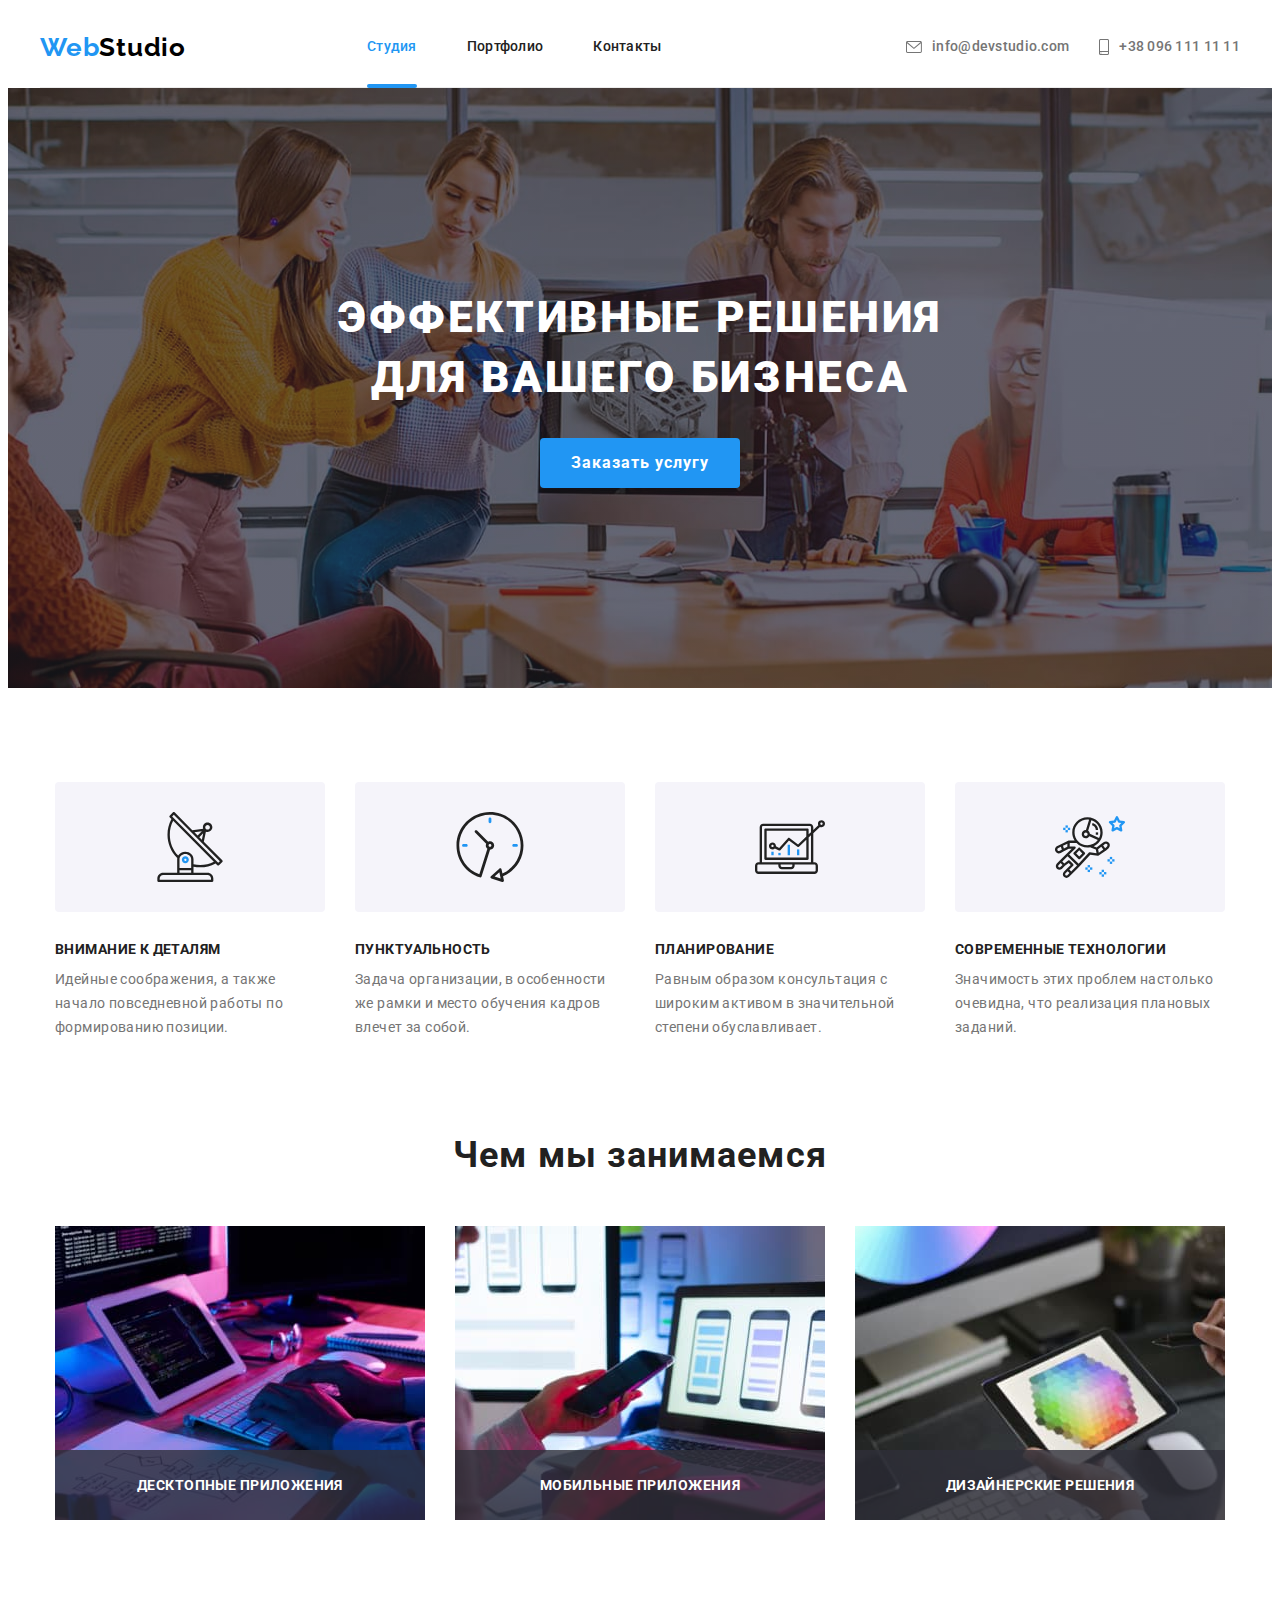
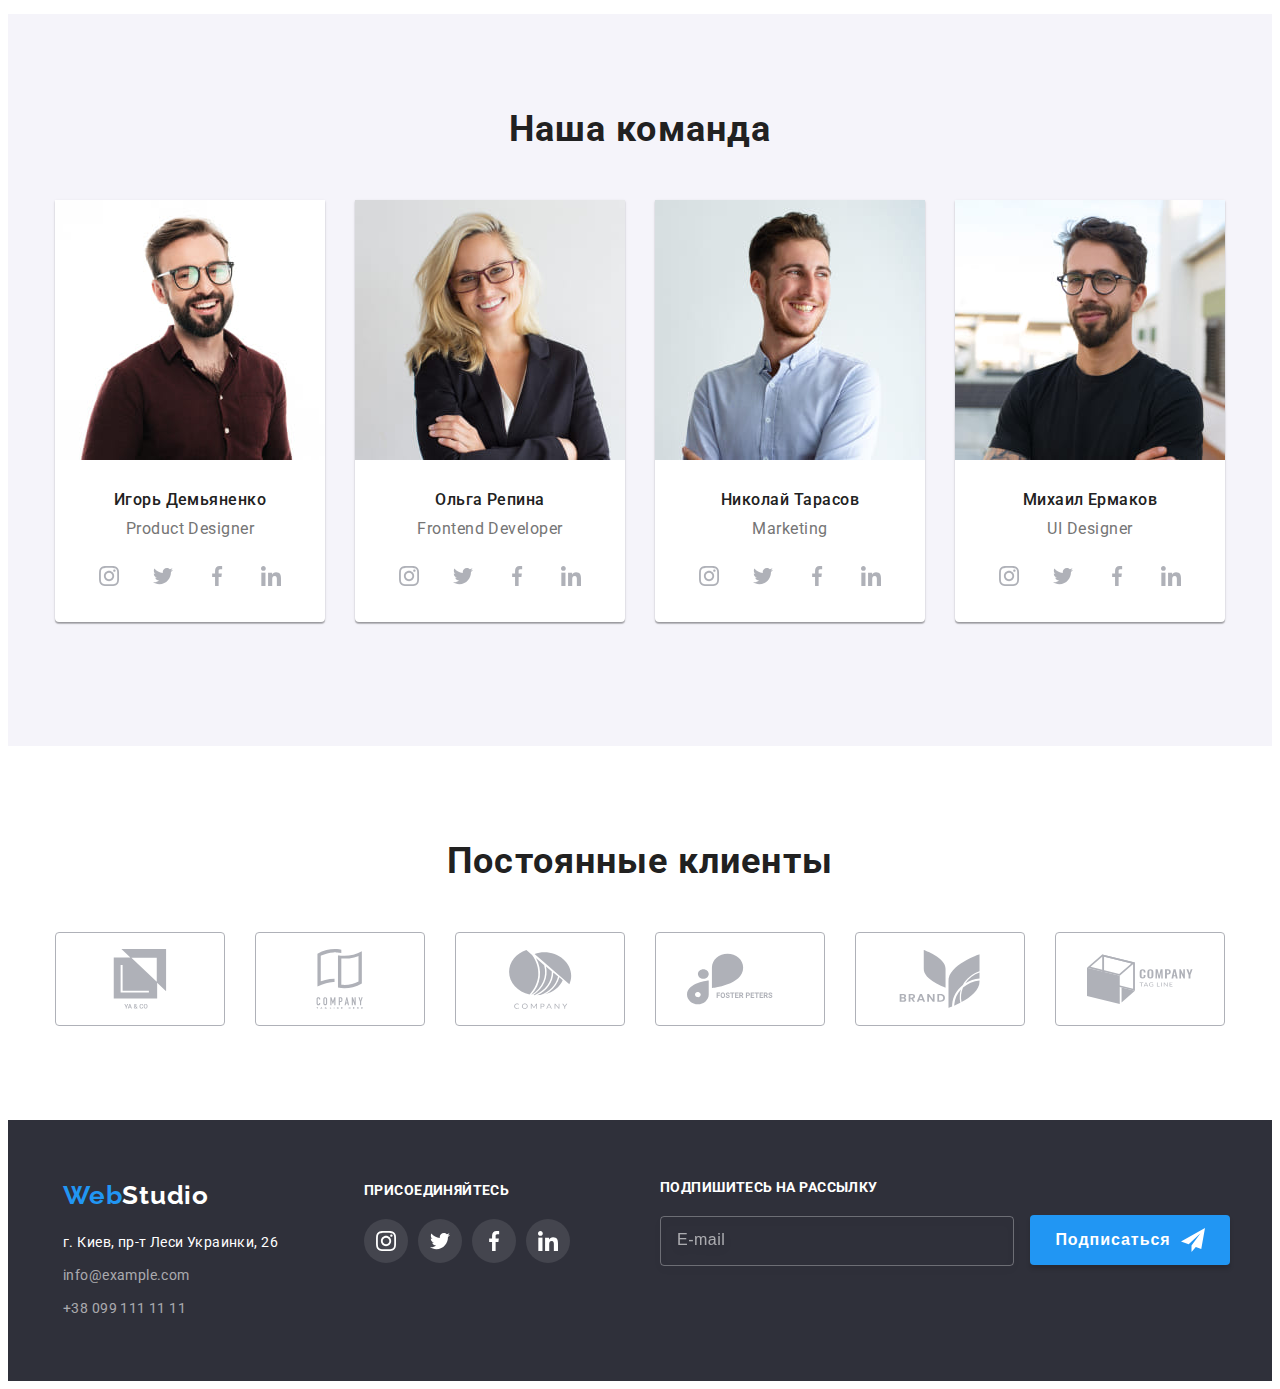
==== commit 35f45f81: "0408_1" ====
--- a/index.html
+++ b/index.html
@@ -200,31 +200,49 @@
           <h2 class="occupation__subtitle subtitle">Чем мы занимаемся</h2>
           <ul class="occupation-list" style="list-style-type: none">
             <li class="occupation-list__item">
-              <img
-                src="./images/computer.jpeg"
-                alt="работа за ПК"
-                width="370"
-              />
+              <picture>
+                <source srcset="
+                  ./images/works/box_1.jpg 1x, 
+                  ./images/works/box_1-2x.jpeg 2x"
+                  media="(min-width: 1200px)"/>
+                  <img
+                    src="./images/works/box_1.jpg"
+                    alt="работа за ПК"
+                    width="370"
+                  />
+            </picture>
               <div class="occupation-list__thumb">
                 <p class="occupation-list__text">Десктопные приложения</p>
               </div>
             </li>
             <li class="occupation-list__item">
-              <img
-                src="./images/laptop.jpeg"
-                alt="работа за ноутбуком"
-                width="370"
+              <picture>
+                <source srcset="
+                  ./images/works/box_2.jpg 1x, 
+                  ./images/works/box_2-2x.jpeg 2x"
+                  media="(min-width: 1200px)"/>
+                  <img
+                    src="./images/works/box_2.jpg"
+                    alt="работа за ноутбуком"
+                    width="370"
               />
+            </picture>
               <div class="occupation-list__thumb">
                 <p class="occupation-list__text">Мобильные приложения</p>
               </div>
             </li>
             <li class="occupation-list__item">
-              <img
-                src="./images/tablet.jpeg"
-                alt="работа на планшете"
-                width="370"
+              <picture>
+                <source srcset="
+                  ./images/works/box_3.jpg 1x, 
+                  ./images/works/box_3-2x.jpg 2x"
+                  media="(min-width: 1200px)"/>
+                  <img
+                    src="./images/works/box_3.jpg"
+                    alt="работа на планшете"
+                    width="370"
               />
+              </picture>
               <div class="occupation-list__thumb">
                 <p class="occupation-list__text">Дизайнерские решения</p>
               </div>
@@ -239,24 +257,23 @@
             <li class="team-list__item">
                 <picture>
                   <source srcset="
-                  ./images/employee-1.jpg 1x,
-                  ./images/employee-1-2x.jpg 2x"
-                  media="(min-width: 1200px)"
-                  type="images/webp">
+                  ./images/team/desktop/employee-1.jpg 1x, 
+                  ./images/team/desktop/employee-1-2x.jpg 2x"
+                  media="(min-width: 1200px)"/>
 
                   <source srcset="
-                  ./images/employee-1-tab.jpg 1x,
-                  ./images/employee-1-tab-2x.jpg 2x"
-                  media="(min-width: 768px)"
-                  type="images/webp">
+                  ./images/team/tablet/employee-1-tab.jpg 1x,
+                  ./images/team/tablet/employee-1-tab-2x.jpg 2x"
+                  media="(min-width: 768px)"/>
                   
                   <source srcset="
-                  ./images/employee-1-mob.jpg 1x,
-                  ./images/employee-1-mob-2x.jpg 2x"
-                  media="(min-width: 480px)"
-                  type="images/webp">
+                  ./images/team/mobile/employee-1-mob.jpg 1x,
+                  ./images/team/mobile/employee-1-mob-2x.jpg 2x"
+                  media="(min-width: 480px)"/>
+
+              <img class="team-members__imges" src="./images/team/desktop/employee-1.jpg" alt="Игорь Демьяненко" width="270">    
               </picture>
-              <img class="team-members__imges" src="./images/employee-1.jpg" alt="Игорь Демьяненко" width="270">
+              
               <div class="team-desc">
                 <h3 class="team-desc__title">Игорь Демьяненко</h3>
                 <p class="team-desc__text">Product Designer</p>
@@ -290,12 +307,25 @@
               </div>
             </li>
             <li class="team-list__item">
-              <img
-                class="team-list__card"
-                src="./images/employee-2.jpg"
-                alt="Ольга Репина"
-                width="270"
-              />
+              <picture>
+                <source srcset="
+                ./images/team/desktop/employee-2.jpg 1x, 
+                ./images/team/desktop/employee-2-2x.jpg 2x"
+                media="(min-width: 1200px)"/>
+
+                <source srcset="
+                ./images/team/tablet/employee-2-tab.jpg 1x,
+                ./images/team/tablet/employee-2-tab-2x.jpeg 2x"
+                media="(min-width: 768px)"/>
+                
+                <source srcset="
+                ./images/team/mobile/employee-2-mob.jpg 1x,
+                ./images/team/mobile/employee-2-mob-2x.jpeg 2x"
+                media="(min-width: 480px)"/>
+
+            <img class="team-members__imges" src="./images/team/desktop/employee-2.jpg" alt="Ольга Репина" width="270">    
+            </picture>
+            
               <div class="team-desc">
                 <h3 class="team-desc__title">Ольга Репина</h3>
                 <p class="team-desc__text">Frontend Developer</p>
@@ -330,12 +360,24 @@
               </div>
             </li>
             <li class="team-list__item">
-              <img
-                class="team-list__card"
-                src="./images/employee-3.jpg"
-                alt="Николай Тарасов"
-                width="270"
-              />
+              <picture>
+                <source srcset="
+                ./images/team/desktop/employee-3.jpg 1x, 
+                ./images/team/desktop/employee-3-2x.jpg 2x"
+                media="(min-width: 1200px)"/>
+
+                <source srcset="
+                ./images/team/tablet/employee-3-tab.jpg 1x,
+                ./images/team/tablet/employee-3-tab-2x.jpg 2x"
+                media="(min-width: 768px)"/>
+                
+                <source srcset="
+                ./images/team/mobile/employee-3-mob.jpg 1x,
+                ./images/team/mobile/employee-3-mob-2x.jpeg 2x"
+                media="(min-width: 480px)"/>
+
+            <img class="team-members__imges" src="./images/team/desktop/employee-3.jpg" alt="Николай Тарасов" width="270">    
+            </picture>
               <div class="team-desc">
                 <h3 class="team-desc__title">Николай Тарасов</h3>
                 <p class="team-desc__text">Marketing</p>
@@ -370,12 +412,30 @@
               </div>
             </li>
             <li class="team-list__item">
-              <img
+              <picture>
+                <source srcset="
+                ./images/team/desktop/employee-4.jpg 1x, 
+                ./images/team/desktop/employee-4-2x.jpg 2x"
+                media="(min-width: 1200px)"/>
+
+                <source srcset="
+                ./images/team/tablet/employee-4-tab.jpg 1x,
+                ./images/team/tablet/employee-4-tab-2x.jpg 2x"
+                media="(min-width: 768px)"/>
+                
+                <source srcset="
+                ./images/team/mobile/employee-4-mob.jpg 1x,
+                ./images/team/mobile/employee-4-mob-2x.jpg 2x"
+                media="(min-width: 480px)"/>
+
+            <img class="team-members__imges" src="./images/team/desktop/employee-4.jpg" alt="Михаил Ермаков" width="270">    
+            </picture>
+              <!-- <img
                 class="team-list__card"
                 src="./images/employee-4.jpg"
                 alt="Михаил Ермаков"
                 width="270"
-              />
+              /> -->
               <div class="team-desc">
                 <h3 class="team-desc__title">Михаил Ермаков</h3>
                 <p class="team-desc__text">UI Designer</p>
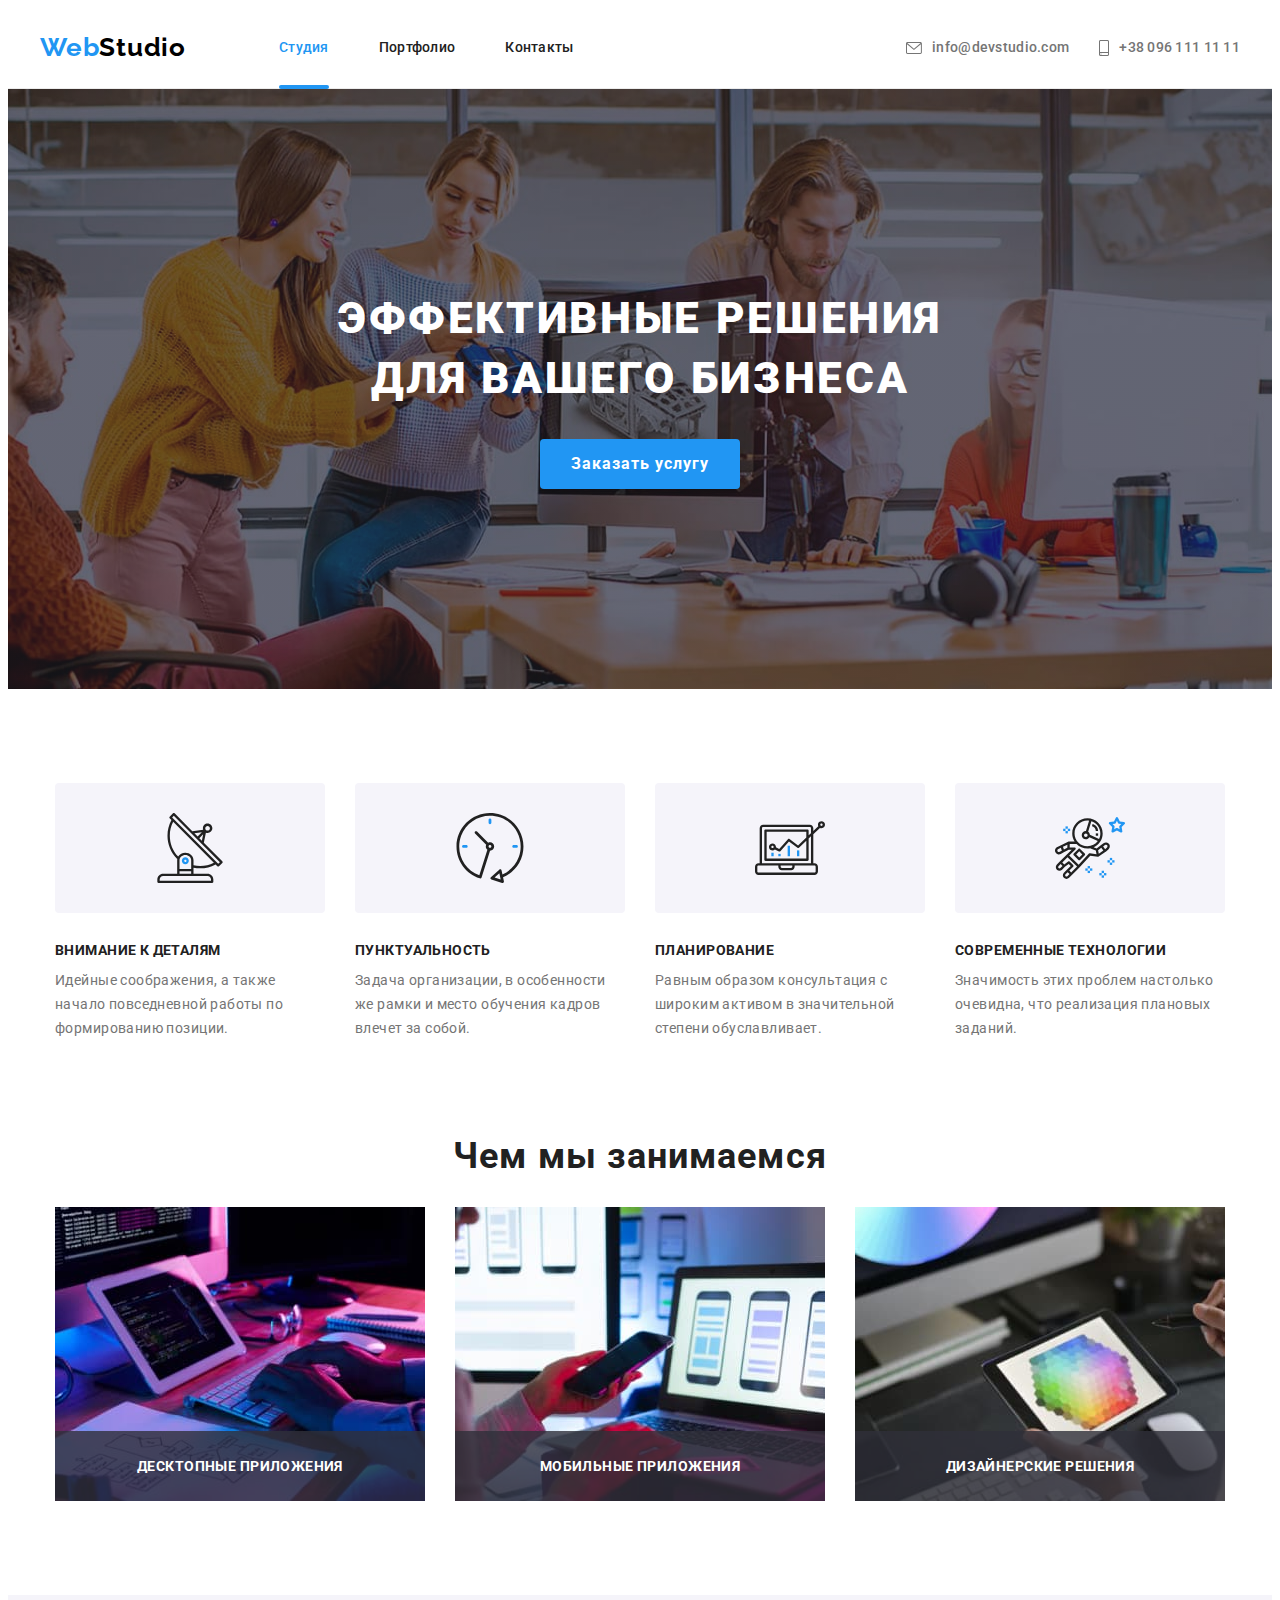
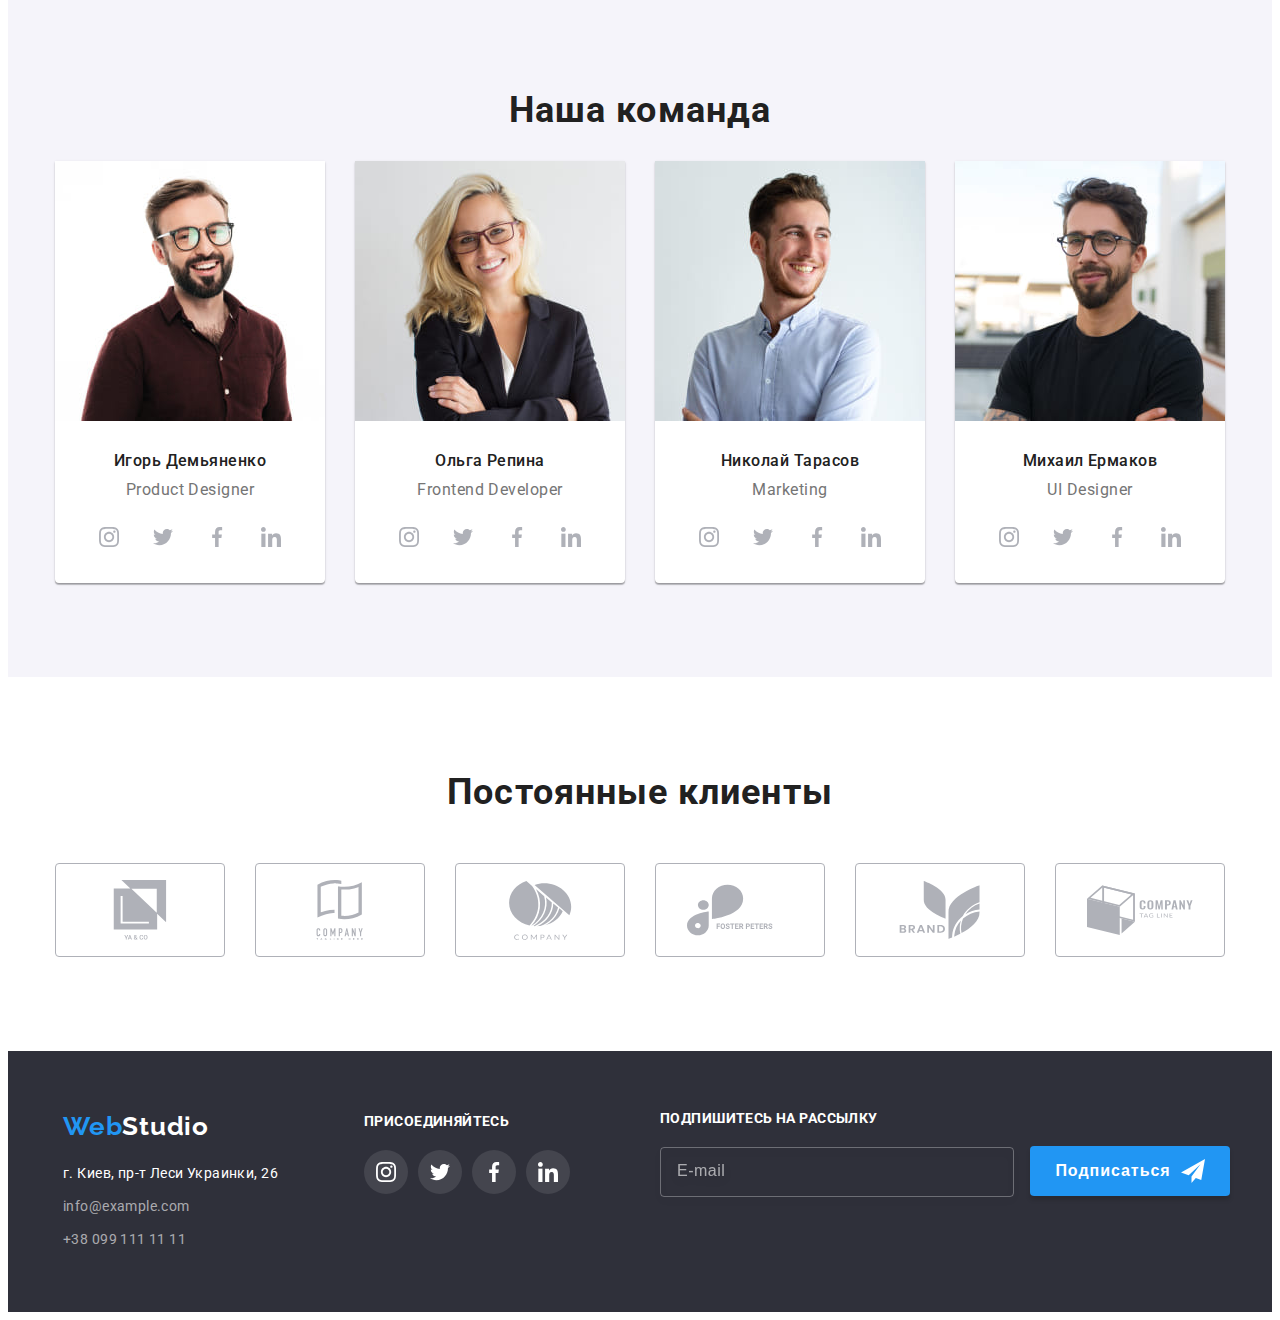
==== commit dd976a97: "0608" ====
--- a/index.html
+++ b/index.html
@@ -75,59 +75,58 @@
       </div>
       <div class="mob-menu is-hidden">
         <div class="container">
-          <button type="button" class="close-open-btn">
-            <svg class="close-open-icon" width="40" height="40">
-              <use href="./images/icons.svg#icon-close_40px"></use>
-            </svg>
-          </button>
-        </div>
-        <div class="mob-menu__top">
-          <ul class="mob-menu__list" style="list-style-type: none">
-            <li class="mob-menu__item studio">
-              <a class="mob-menu__link studio" href="index.html">Студия</a>
-            </li>
-            <li class="mob-menu__item">
-              <a class="mob-menu__link" href="portfolio.html">Портфолио</a>
-            </li>
-            <li class="mob-menu__item">
-              <a class="mob-menu__link" href="">Контакты</a>
-            </li>
-          </ul>
-        </div>
-        <div class="mob-menu__bottom">
-          <ul class="mob-connect" style="list-style-type: none">
-            
-            <li class="mob-connect__list">
-              <a class="mob-connect__tel contacts" href="tel:+380961111111"
-                >+38 096 111 11 11</a
-              >
-            </li><li class="mob-connect__list">
-              <a
-                class="mob-connect__mail contacts"
-                href="mailto:info@devstudio.com"
-                >info@devstudio.com</a
-              >
-            </li>
-          </ul>
-          <ul class="mob-soc__list list" style="list-style-type: none">
-            <li class="mob-soc__item">
-              <a href="" class="mob-soc__link link">
-                Instagram</a>
-            </li>
-            <li class="mob-soc__item">
-              <a href="" class="mob-soc__link link"
-                >Twitter</a>
-            </li>
-            <li class="mob-soc__item">
-              <a href="" class="mob-soc__link link"
-                >Facebook</a>
-            </li>
-            <li class="mob-soc__item">
-              <a href="" class="mob-soc__link link"
-                >LinkedIn</a>
-            </li>
-          </ul>
-        </div>
+          <div class="mob-menu__top">
+            <button type="button" class="close-open-btn">
+              <svg class="close-open-icon" width="40" height="40">
+                <use href="./images/icons.svg#icon-close_40px"></use>
+              </svg>
+            </button>
+            <ul class="mob-menu__list" style="list-style-type: none">
+              <li class="mob-menu__item studio">
+                <a class="mob-menu__link studio" href="index.html">Студия</a>
+              </li>
+              <li class="mob-menu__item">
+                <a class="mob-menu__link" href="portfolio.html">Портфолио</a>
+              </li>
+              <li class="mob-menu__item">
+                <a class="mob-menu__link" href="">Контакты</a>
+              </li>
+            </ul>
+          </div>
+          <div class="mob-menu__bottom">
+            <ul class="mob-connect" style="list-style-type: none">
+              <li class="mob-connect__list">
+                <a class="mob-connect__tel contacts" href="tel:+380961111111"
+                  >+38 096 111 11 11</a
+                >
+              </li><li class="mob-connect__list">
+                <a
+                  class="mob-connect__mail contacts"
+                  href="mailto:info@devstudio.com"
+                  >info@devstudio.com</a
+                >
+              </li>
+            </ul>
+            <ul class="mob-soc__list list" style="list-style-type: none">
+              <li class="mob-soc__item">
+                <a href="" class="mob-soc__link link">
+                  Instagram</a>
+              </li>
+              <li class="mob-soc__item">
+                <a href="" class="mob-soc__link link"
+                  >Twitter</a>
+              </li>
+              <li class="mob-soc__item">
+                <a href="" class="mob-soc__link link"
+                  >Facebook</a>
+              </li>
+              <li class="mob-soc__item">
+                <a href="" class="mob-soc__link link"
+                  >LinkedIn</a>
+              </li>
+            </ul>
+          </div>
+      </div>
       </div>
     </header>
     <main>
--- a/css/main.min.css
+++ b/css/main.min.css
@@ -1 +1 @@
-:root{--btn-link-hover-color: #2196f3;--mine-text-color: #757575;--text-teambox-btnhover-color: #ffffff;--title-footer-bg-color: #2f303a;--btn-team-bg-color: #f5f4fa}.visually-hidden{position:absolute;white-space:nowrap;width:1px;height:1px;overflow:hidden;border:0;padding:0;clip:rect(0 0 0 0);clip-path:inset(50%);margin:-1px}html{box-sizing:border-box}*,*::before,*::after{box-sizing:inherit}p,h1,h2,h3,h4,h5,h6{margin:0}ul{margin:0;padding-left:0;list-style-type:none}img{display:block;min-width:100%;height:auto;width:100%}body{font-family:Roboto,sans-serif;color:#212121}.list{list-style:none}.link{text-decoration:none}.container{width:100%;margin:0 auto;padding-right:15px;padding-left:15px}@media screen and (min-width: 480px){.container{max-width:480px}}@media screen and (min-width: 768px){.container{max-width:768px}}@media screen and (min-width: 1200px){.container{max-width:1200px}}.btn{font-family:inherit;font-weight:500;font-size:16px;line-height:1.62;text-align:center;letter-spacing:.03em;color:#212121;cursor:pointer;background:var(--btn-team-bg-color);transition-property:color background-color;transition-duration:250ms;transition-timing-function:cubic-bezier(0.4, 0, 0.2, 1)}.btn:hover,.btn:focus{color:var(--text-teambox-btnhover-color);background-color:var(--btn-link-hover-color)}.container-btn{display:flex;justify-content:center}.title{max-width:480px;margin:0 auto;padding:118px 0;background-repeat:no-repeat;background-position:center;background-size:cover;background-image:linear-gradient(rgba(47, 48, 58, 0.4), rgba(47, 48, 58, 0.4)),url(/images/hero-bg-mob.jpeg)}@media(min-device-pixel-ratio: 2),(min-resolution: 192dpi),(min-resolution: 2dppx){.title{background-image:linear-gradient(rgba(47, 48, 58, 0.4), rgba(47, 48, 58, 0.4)),url(/images/hero-bg-mob-2x.jpeg)}}@media screen and (min-width: 768px){.title{max-width:768px;margin:0 auto;padding:118px 0;background-image:linear-gradient(rgba(47, 48, 58, 0.4), rgba(47, 48, 58, 0.4)),url(/images/hero-bg-tabl.jpeg)}}@media screen and (min-width: 768px)and (min-device-pixel-ratio: 2),screen and (min-width: 768px)and (min-resolution: 192dpi),screen and (min-width: 768px)and (min-resolution: 2dppx){.title{background-image:linear-gradient(rgba(47, 48, 58, 0.4), rgba(47, 48, 58, 0.4)),url(/images/hero-bg-tabl-2x.jpeg)}}@media screen and (min-width: 1200px){.title{background-image:linear-gradient(rgba(47, 48, 58, 0.4), rgba(47, 48, 58, 0.4)),url(../images/hero-bg.jpg);max-width:1600px;padding:200px 0;margin:0 auto}}@media screen and (min-width: 1200px)and (min-device-pixel-ratio: 2),screen and (min-width: 1200px)and (min-resolution: 192dpi),screen and (min-width: 1200px)and (min-resolution: 2dppx){.title{background-image:linear-gradient(rgba(47, 48, 58, 0.4), rgba(47, 48, 58, 0.4)),url(/images/hero-bg-2x.jpeg)}}.title__btn{font-family:inherit;font-weight:700;font-size:16px;line-height:1.88;letter-spacing:.06em;align-items:center;text-align:center;color:var(--text-teambox-btnhover-color);cursor:pointer;background-color:var(--btn-link-hover-color);min-width:200px;box-shadow:0px 4px 4px rgba(0,0,0,.15);border:0;border-radius:4px;padding:10px 10px;transition-property:background-color;transition-duration:250ms;transition-timing-function:cubic-bezier(0.4, 0, 0.2, 1)}.title__btn:hover,.title__btn:focus{background-color:#188ce8}.title__text{font-size:26px;line-height:1.62;letter-spacing:.06em;max-width:360px;text-align:center;text-transform:uppercase;color:var(--text-teambox-btnhover-color);margin:0 auto;margin-bottom:30px}@media screen and (min-width: 1200px){.title__text{font-weight:900;font-size:44px;line-height:1.36;letter-spacing:.06em;max-width:695px;text-transform:uppercase;color:var(--text-teambox-btnhover-color);margin:0 auto;margin-bottom:30px}}.header-container{display:none}@media screen and (min-width: 768px){.header-container{display:flex;height:80px;width:100%;align-items:center;padding-top:10px;padding-bottom:10px;border-bottom:1px solid #ececec}}@media screen and (min-width: 1200px){.header-container{padding:24px 0 25px 0}}.logo{font-family:"Raleway";text-decoration:none;font-weight:700;font-size:26px;line-height:1.19;letter-spacing:.03em;align-items:center}@media screen and (min-width: 1200px){.logo{margin-right:93px}}.logo__pre-title{color:var(--btn-link-hover-color)}@media screen and (min-width: 768px){.menu{display:flex;width:288px;margin-left:88px;justify-content:space-between}}@media screen and (min-width: 1200px){.menu{display:flex}}.form__menu{display:block;background-color:#fff;border-radius:none}.form__input{height:50px}.menu-open-btn{display:block;padding:0;margin-top:-6px}.menu__item{position:relative}@media screen and (min-width: 1200px){.menu__item:not(:last-child){margin-right:50px}}.menu__link{display:none}@media screen and (min-width: 768px){.menu__link{display:flex;text-decoration:none;font-weight:500;font-size:14px;line-height:1.14;letter-spacing:.02em;color:#212121;transition-property:color;transition-duration:250ms;transition-timing-function:cubic-bezier(0.4, 0, 0.2, 1)}}@media screen and (min-width: 768px){.menu__link:hover,.menu__link:focus{color:var(--btn-link-hover-color)}}.menu__link::after{content:""}@media screen and (min-width: 768px){.menu__link::after{display:block;position:absolute;width:100%;height:4px;background-color:#2196f3;border-radius:2px;margin-top:45px;opacity:0;transition-property:opacity;transition-duration:250ms;transition-timing-function:cubic-bezier(0.4, 0, 0.2, 1)}}@media screen and (min-width: 768px){.menu__link:hover:after,.menu__link:focus:after{opacity:1}}.studio,.studio::after,.portfolio-activ,.portfolio-activ::after{color:var(--btn-link-hover-color);opacity:1}.connect{display:none}@media screen and (min-width: 768px){.connect{display:flex;flex-wrap:wrap;margin-left:90px}}@media screen and (min-width: 1200px){.connect{display:flex;margin-left:auto}}@media screen and (min-width: 768px){.connect__mail{margin-bottom:10px}}@media screen and (min-width: 1200px){.connect__mail{margin-bottom:0}}@media screen and (min-width: 768px){.contacts{display:flex;align-items:center;width:100%;height:100%;text-decoration:none;font-style:normal;font-weight:500;font-size:12px;line-height:1.17;letter-spacing:.02em;color:var(--mine-text-color);transition-property:color;transition-duration:250ms;transition-timing-function:cubic-bezier(0.4, 0, 0.2, 1)}}@media screen and (min-width: 1200px){.contacts{font-weight:500;font-size:14px;line-height:1.14;letter-spacing:.02em}}.connect__mail{margin-right:30px}.connect__mail:hover,.connect__mail:focus{color:var(--btn-link-hover-color)}.connect__tel{margin-left:auto}.connect__tel:hover,.connect__tel:focus{color:var(--btn-link-hover-color)}.connect__icon{fill:currentColor;margin-right:10px}.header-logo-pf{margin-right:95px}.header-logo-pf{font-family:"Raleway";text-decoration:none;font-weight:700;font-size:26px;line-height:1.19;letter-spacing:.03em}.logo__pre-logo-pf{color:var(--btn-link-hover-color)}.after-title--color-dark{color:#000}.mob-menu{position:fixed;background-color:#fff;z-index:2;top:0;left:0;width:100vw;height:100vh;padding:48px 40px}.mob-menu .container{display:flex;flex-direction:column;height:100%;justify-content:space-between;overflow:auto;padding:0}.header__mob-menu{display:flex;width:100%;height:100%;align-items:center;justify-content:space-between;padding-top:16px;padding-bottom:16px;border-bottom:1px solid #ececec}@media screen and (min-width: 768px){.header__mob-menu{display:none}}.mob-menu__item:not(:last-child){margin-bottom:32px}.mob-menu__link{text-decoration:none;font-weight:500;font-size:49px;line-height:1.18;letter-spacing:.02em;text-align:center;color:#212121;transition-property:color;transition-duration:250ms;transition-timing-function:cubic-bezier(0.4, 0, 0.2, 1)}.mob-menu__link:hover,.mob-menu__link:focus{color:var(--btn-link-hover-color)}.mob-menu__item:hover,.mob-menu__item:focus{color:var(--btn-link-hover-color)}.close-open-btn{cursor:pointer;display:block;margin-left:auto;position:absolute;padding:0;top:8px;right:8px;display:flex;width:40px;height:40px;align-items:center;justify-content:center;background:#fff;border:none}.close-open-icon{transition-property:transition fill;transition-duration:250ms;transition-timing-function:cubic-bezier(0.4, 0, 0.2, 1)}.close-open-icon:hover{fill:#2196f3}.mob-connect__tel{margin-top:100px;margin-bottom:32px;font-weight:500;font-size:34px;line-height:1.18;letter-spacing:.02em;color:#2196f3}.mob-connect__mail{margin-bottom:64px;font-weight:500;font-size:24px;line-height:1.17;letter-spacing:.02em;color:#757575}.mob-soc__list{display:flex}.mob-soc__link{font-weight:500;font-size:18px;line-height:1.22;letter-spacing:.02em;color:#2196f3;text-decoration:none}.mob-soc__item:not(:last-child)::after{content:"";margin-left:10px;margin-right:10px;width:22px;height:0px;left:214px;top:726px;border-right:1px solid rgba(33,33,33,.2);transform:rotate(90deg)}@media screen and (min-width: 480px){.feature{padding:60px 0}}@media screen and (min-width: 1200px){.feature{padding:94px 0}}.feature__list{display:flex;flex-wrap:wrap;gap:30px}.feature__icon{display:flex;text-align:center}.feature__link{display:flex;width:100%;text-align:center;justify-content:center;padding:30px 0;background:#f5f4fa;border-radius:4px}.feature__item{width:100%}@media screen and (min-width: 768px){.feature__item{width:calc((100% - 30px)/2)}}@media screen and (min-width: 1200px){.feature__item{width:calc((100% - 90px)/4)}}.feature__title{width:100%;margin-bottom:10px;text-align:center;margin-top:30px;font-weight:700;font-size:14px;line-height:1.14;letter-spacing:.03em;text-transform:uppercase}@media screen and (min-width: 768px){.feature__title{text-align:left}}.feature__title .feature__title+.feature__title{width:270px}.feature__text{width:100%;font-weight:400;font-size:14px;line-height:1.71;letter-spacing:.03em;color:var(--mine-text-color)}.client{margin:0 auto;padding:60px 0}@media screen and (min-width: 1200px){.client{padding:94px 0}}.client__list{display:flex;flex-wrap:wrap;gap:30px}.client__title{font-weight:700;font-size:28px;line-height:1.18;letter-spacing:.03em;text-align:center;color:#212121;margin-bottom:30px}@media screen and (min-width: 1200px){.client__title{font-weight:700;font-size:36px;line-height:1.17;letter-spacing:.03em;margin-bottom:50px}}.client__item{width:calc((100% - 30px)/2)}@media screen and (min-width: 768px){.client__item{width:calc((100% - 60px)/3)}}@media screen and (min-width: 1200px){.client__item{width:calc((100% - 150px)/6)}}.client__link{width:100%;display:flex;justify-content:center;align-items:center;border:1px solid #afb1b8;border-radius:4px;padding:16px 0;color:#afb1b8;transition-property:border border-radius color;transition-duration:250ms;transition-timing-function:cubic-bezier(0.4, 0, 0.2, 1)}.client__link:hover,.client__link:focus{border:1px solid #2196f3;border-radius:4px;color:#2196f3}.client__icon{fill:currentColor}.occupation{display:none}@media screen and (min-width: 1200px){.occupation{display:block;padding:0 0 94px 0;margin:0 auto}}.occupation-list{display:flex;margin:-15px}.occupation-list__item{margin:15px;position:relative;width:370px}.occupation-list__thumb{display:flex;position:absolute;width:100%;height:70px;background:rgba(47,48,58,.8);bottom:0;justify-content:center;align-items:center}.occupation-list__text{display:block;font-weight:700;font-size:14px;line-height:16px;letter-spacing:.03em;text-transform:uppercase;color:#fff}.team{background:var(--btn-team-bg-color);margin:0 auto}@media screen and (min-width: 480px){.team{padding:60px 0}}@media screen and (min-width: 1200px){.team{padding:94px 0}}.team-list{display:flex;flex-wrap:wrap;gap:30px}.team-list__item{width:100%;background-color:#fff;box-shadow:0px 1px 3px rgba(0,0,0,.12),0px 1px 1px rgba(0,0,0,.14),0px 2px 1px rgba(0,0,0,.2);border-radius:0px 0px 4px 4px;margin-bottom:30px}@media screen and (min-width: 768px){.team-list__item{width:calc((100% - 30px)/2)}}@media screen and (min-width: 1200px){.team-list__item{width:calc((100% - 90px)/4)}}.team-desc__title{font-weight:500;font-size:16px;line-height:1.19;letter-spacing:.03em;text-align:center;margin-bottom:10px}.team-desc__text{font-weight:400;font-size:16px;line-height:1.19;letter-spacing:.03em;text-align:center;color:var(--mine-text-color);margin-bottom:16px}.team-soc__list{display:flex;justify-content:center}.team-soc__item{width:44px;height:44px;margin-right:10px}.team-soc__item:last-child{margin-right:0}.team-soc__link{display:flex;align-items:center;justify-content:center;width:100%;height:100%;border-radius:50%;color:#afb1b8;transition-property:transition background-color;transition-duration:250ms;transition-timing-function:cubic-bezier(0.4, 0, 0.2, 1)}.team-soc__link:hover,.team-soc__link:focus{background-color:#2196f3;color:var(--text-teambox-btnhover-color)}.team-soc__icon{fill:currentColor}.team-desc{padding-top:30px;padding-bottom:24px}.subtitle{font-weight:700;font-size:28px;line-height:1.19;letter-spacing:.03em;text-align:center;margin-bottom:50px}@media screen and (min-width: 1200px){.subtitle{font-size:36px;line-height:1.17}}.form{margin:0 auto;max-width:450px}@media screen and (min-width: 1200px){.form{max-width:570px;margin-left:90px}}.form__title{width:100%;font-weight:700;font-size:14px;line-height:1.14;letter-spacing:.03em;text-transform:uppercase;color:#fff;justify-content:center}@media screen and (min-width: 1200px){.form__title{position:relative}}.form__input{width:100%;margin:20px 0;padding-left:16px;border:1px solid rgba(255,255,255,.3);filter:drop-shadow(0px 4px 4px rgba(0, 0, 0, 0.15));border-radius:4px;background-color:rgba(0,0,0,0);color:#fff}.form__input::placeholder{font-weight:400;font-size:16px;line-height:1.25;letter-spacing:.03em;color:rgba(255,255,255,.6)}@media screen and (min-width: 768px){.form__input{width:450px}}@media screen and (min-width: 1200px){.form__input{position:relative;width:354px;height:50px;padding-left:16px;margin-top:20px;margin-bottom:0;margin-right:12px}}.form__btn{display:inline-flex;position:relative;justify-content:center;margin-left:auto;align-items:center;font-weight:700;font-size:16px;line-height:1.88;letter-spacing:.06em;color:#fff;width:200px;height:50px;background:#2196f3;box-shadow:0px 4px 4px rgba(0,0,0,.15);border-radius:4px;border:rgba(0,0,0,0)}.form__icon{display:block;margin-left:10px}.modal__input:focus+.modal__icon .form__icon{display:inline-block;position:relative;align-items:center;fill:#2196f3}.modal-close__btn{cursor:pointer}.modal-close__btn{position:absolute;top:8px;right:8px;display:flex;width:30px;height:30px;align-items:center;justify-content:center;background:#fff;border:1px solid rgba(0,0,0,.1);border-radius:50%;transition-property:background-color;transition-duration:250ms;transition-timing-function:cubic-bezier(0.4, 0, 0.2, 1)}.modal-close__icon{transition-property:fill;transition-duration:250ms;transition-timing-function:cubic-bezier(0.4, 0, 0.2, 1)}.modal-close__icon:focus,.modal-close__icon:hover{fill:#2196f3}.backdrop{position:fixed;top:0;width:100%;height:100%;background:rgba(0,0,0,.2);transition-property:opacity visibility;transition-duration:250ms;transition-timing-function:cubic-bezier(0.4, 0, 0.2, 1)}.modal{position:absolute;top:50%;left:50%;width:450px;min-height:609px;transform:translate(-50%, -50%) scale(1);background:#fff;box-shadow:0px 1px 3px rgba(0,0,0,.12),0px 1px 1px rgba(0,0,0,.14),0px 2px 1px rgba(0,0,0,.2);border-radius:4px;transition-property:transform;transition-duration:250ms;transition-timing-function:cubic-bezier(0.4, 0, 0.2, 1);padding:40px}.backdrop.is-hidden .modal{transform:translate(0, 0) scale(0.5)}@media screen and (min-width: 1200px){.modal{width:528px;min-height:581px}}.modal__title{font-weight:700;font-size:20px;line-height:1.5;letter-spacing:.03em;text-align:center;color:#212121;margin-bottom:12px}.is-hidden{opacity:0;visibility:hidden;pointer-events:none}.modal__item{margin-bottom:10px}.modal__label{font-weight:400;font-size:12px;line-height:1.17;letter-spacing:.01em;color:#757575}.modal__wrap{margin-top:4px}.modal__text{width:100%;height:120px;font-weight:400;font-size:14px;line-height:1.14;letter-spacing:.01em;margin-bottom:20px;padding:12px 16px;resize:none;border:1px solid rgba(33,33,33,.2);border-radius:4px;transition-property:border-color;transition-duration:250ms;transition-timing-function:cubic-bezier(0.4, 0, 0.2, 1)}.modal__text:focus{border-color:#2196f3;outline:none}.modal__input{width:100%;height:40px;padding-left:42px;border:1px solid rgba(33,33,33,.2);border-radius:4px;background-color:rgba(0,0,0,0);outline:none;transition-property:border;transition-duration:250ms;transition-timing-function:cubic-bezier(0.4, 0, 0.2, 1)}.modal__input:focus{border-color:#2196f3}.modal-checkbox{display:flex;align-items:center;justify-content:center;margin-bottom:30px}.modal-check__text{display:flex;align-items:center;font-weight:400;font-size:12px;line-height:1.17;letter-spacing:.03em;color:#757575}.modal-check__text a{color:#2196f3}.modal-check__text::before{content:"";width:16px;height:15px;border:1px solid #212121}@media screen and (min-width: 1200px){.modal-check__text::before{font-weight:400;font-size:14px;line-height:1.71;letter-spacing:.03em}}.modal-check:checked+.modal-check__text::before{background:#2196f3;border-radius:2px;background-image:url(../images/check.svg);border:none;background-repeat:no-repeat;background-position:center}.modal__wrap{position:relative;outline:none}.modal__icon{position:absolute;left:12px;top:50%;transform:translateY(-50%)}.modal__input:focus+.modal__icon{fill:#2196f3}.modal-send__btn{font-weight:700;font-size:16px;line-height:1.88;display:block;align-items:center;justify-content:center;text-align:center;letter-spacing:.06em;margin:0 auto;color:#fff;position:relative;width:200px;height:50px;background:#188ce8;box-shadow:0px 4px 4px rgba(0,0,0,.15);border-radius:4px;border:rgba(0,0,0,0)}.footer{background:var(--title-footer-bg-color);padding:60px 0;margin:0 auto}.footer .container{display:block;text-align:center;justify-content:center}@media screen and (min-width: 1200px){.footer .container{display:flex;text-align:left;align-items:flex-start}}@media screen and (min-width: 768px){.footer .contacts-container{margin-left:76px}}@media screen and (min-width: 1200px){.footer .contacts-container{margin-left:0;width:231px}}@media screen and (min-width: 768px){.footer .conacts-soc{width:100%;display:flex;justify-content:space-between}}@media screen and (min-width: 768px)and (min-width: 1200px){.footer .conacts-soc{justify-content:flex-start;width:auto}}@media screen and (min-width: 1200px){.footer{display:flex;padding-left:16px;justify-content:space-between}}.logo{font-family:"Raleway";text-decoration:none}@media screen and (min-width: 480px){.logo{font-weight:700;font-size:24px;line-height:1.17;letter-spacing:.03em}}@media screen and (min-width: 1200px){.logo{font-weight:700;font-size:26px;line-height:1.19;letter-spacing:.03em}}.logo__pre-title{color:var(--btn-link-hover-color)}.after-title--color-light{color:var(--text-teambox-btnhover-color)}.address__link.address{color:var(--text-teambox-btnhover-color)}@media screen and (min-width: 768px){.address{margin-bottom:60px}}@media screen and (min-width: 1200px){.address{margin-bottom:0}}.address__item:first-child{padding-top:20px;white-space:nowrap}.address__item:not(:last-child){padding-bottom:8px}@media screen and (min-width: 1200px){.address__item:not(:last-child){padding-bottom:9px}}.address__link{text-decoration:none;font-style:normal;font-weight:400;font-size:14px;line-height:1.71;letter-spacing:.03em;color:rgba(255,255,255,.6)}.footer-soc{margin-top:60px;margin-bottom:60px}@media screen and (min-width: 768px){.footer-soc{margin-top:0;margin-right:89px}}@media screen and (min-width: 1200px){.footer-soc{margin:0;margin-left:70px;max-width:206px}}.footer-soc__title{font-style:normal;font-weight:700;font-size:14px;line-height:1.14;letter-spacing:.03em;text-transform:uppercase;color:var(--text-teambox-btnhover-color)}.footer-soc__list{display:flex;margin-top:20px;justify-content:center}.footer-soc__item{width:44px;height:44px;margin-right:10px}.footer-soc__item:last-child{margin-right:0}.footer-soc__link{display:flex;align-items:center;justify-content:center;width:100%;height:100%;border-radius:50%;background-color:rgba(255,255,255,.1);transition-property:background-color;transition-duration:250ms;transition-timing-function:cubic-bezier(0.4, 0, 0.2, 1)}.footer-soc__link:hover,.footer-soc__link:focus{background-color:#2196f3}.footer-soc__icon{fill:var(--text-teambox-btnhover-color)}/*# sourceMappingURL=main.min.css.map */+:root{--btn-link-hover-color: #2196f3;--mine-text-color: #757575;--text-teambox-btnhover-color: #ffffff;--title-footer-bg-color: #2f303a;--btn-team-bg-color: #f5f4fa}.visually-hidden{position:absolute;white-space:nowrap;width:1px;height:1px;overflow:hidden;border:0;padding:0;clip:rect(0 0 0 0);clip-path:inset(50%);margin:-1px}html{box-sizing:border-box}*,*::before,*::after{box-sizing:inherit}p,h1,h2,h3,h4,h5,h6{margin:0}ul{margin:0;padding-left:0;list-style-type:none}img{display:block;min-width:100%;height:auto;width:100%}body{font-family:Roboto,sans-serif;color:#212121}.list{list-style:none}.link{text-decoration:none}.container{width:100%;margin:0 auto;padding-right:15px;padding-left:15px}@media screen and (min-width: 480px){.container{max-width:480px}}@media screen and (min-width: 768px){.container{max-width:768px}}@media screen and (min-width: 1200px){.container{max-width:1200px}}.btn{font-family:inherit;font-weight:500;font-size:16px;line-height:1.62;text-align:center;letter-spacing:.03em;color:#212121;cursor:pointer;background:var(--btn-team-bg-color);transition-property:color background-color;transition-duration:250ms;transition-timing-function:cubic-bezier(0.4, 0, 0.2, 1)}.btn:hover,.btn:focus{color:var(--text-teambox-btnhover-color);background-color:var(--btn-link-hover-color)}.container-btn{display:flex;justify-content:center}.title{max-width:480px;margin:0 auto;padding:118px 0;background-repeat:no-repeat;background-position:center;background-size:cover;background-image:linear-gradient(rgba(47, 48, 58, 0.4), rgba(47, 48, 58, 0.4)),url(../images/hero/hero-bg-mob.jpeg)}@media(min-device-pixel-ratio: 2),(min-resolution: 192dpi),(min-resolution: 2dppx){.title{background-image:linear-gradient(rgba(47, 48, 58, 0.4), rgba(47, 48, 58, 0.4)),url(../images/hero/hero-bg-mob-2x.jpeg)}}@media screen and (min-width: 768px){.title{max-width:768px;margin:0 auto;padding:118px 0;background-image:linear-gradient(rgba(47, 48, 58, 0.4), rgba(47, 48, 58, 0.4)),url(../images/hero/hero-bg-tabl.jpeg)}}@media screen and (min-width: 768px)and (min-device-pixel-ratio: 2),screen and (min-width: 768px)and (min-resolution: 192dpi),screen and (min-width: 768px)and (min-resolution: 2dppx){.title{background-image:linear-gradient(rgba(47, 48, 58, 0.4), rgba(47, 48, 58, 0.4)),url(../images/hero/hero-bg-tabl-2x.jpeg)}}@media screen and (min-width: 1200px){.title{background-image:linear-gradient(rgba(47, 48, 58, 0.4), rgba(47, 48, 58, 0.4)),url(../images/hero/hero-bg.jpeg);max-width:1600px;padding:200px 0;margin:0 auto}}@media screen and (min-width: 1200px)and (min-device-pixel-ratio: 2),screen and (min-width: 1200px)and (min-resolution: 192dpi),screen and (min-width: 1200px)and (min-resolution: 2dppx){.title{background-image:linear-gradient(rgba(47, 48, 58, 0.4), rgba(47, 48, 58, 0.4)),url(../images/hero/hero-bg-2x.jpeg)}}.title__btn{font-family:inherit;font-weight:700;font-size:16px;line-height:1.88;letter-spacing:.06em;align-items:center;text-align:center;color:var(--text-teambox-btnhover-color);cursor:pointer;background-color:var(--btn-link-hover-color);min-width:200px;box-shadow:0px 4px 4px rgba(0,0,0,.15);border:0;border-radius:4px;padding:10px 10px;transition-property:background-color;transition-duration:250ms;transition-timing-function:cubic-bezier(0.4, 0, 0.2, 1)}.title__btn:hover,.title__btn:focus{background-color:#188ce8}.title__text{font-size:26px;line-height:1.62;letter-spacing:.06em;max-width:360px;text-align:center;text-transform:uppercase;color:var(--text-teambox-btnhover-color);margin:0 auto;margin-bottom:30px}@media screen and (min-width: 1200px){.title__text{font-weight:900;font-size:44px;line-height:1.36;letter-spacing:.06em;max-width:695px;text-transform:uppercase;color:var(--text-teambox-btnhover-color);margin:0 auto;margin-bottom:30px}}.header-container{display:none}@media screen and (min-width: 768px){.header-container{display:flex;height:80px;width:100%;align-items:center;padding-top:10px;padding-bottom:10px}}@media screen and (min-width: 1200px){.header-container{padding:24px 0 25px 0}}.header{border-bottom:1px solid #ececec}.logo{font-family:"Raleway";text-decoration:none;font-weight:700;font-size:26px;line-height:1.19;letter-spacing:.03em;align-items:center}@media screen and (min-width: 1200px){.logo{margin-right:93px}}.logo__pre-title{color:var(--btn-link-hover-color)}@media screen and (min-width: 768px){.menu{display:flex;width:288px;margin-left:88px;justify-content:space-between}}@media screen and (min-width: 1200px){.menu{display:flex;margin-left:0}}.form__menu{display:block;background-color:#fff}.form__input{height:50px}.menu-open-btn{display:block;padding:0;margin-top:-6px;border:none}.menu__item{position:relative}@media screen and (min-width: 1200px){.menu__item:not(:last-child){margin-right:50px}}.menu__link{display:none}@media screen and (min-width: 768px){.menu__link{display:flex;text-decoration:none;font-weight:500;font-size:14px;line-height:1.14;letter-spacing:.02em;color:#212121;transition-property:color;transition-duration:250ms;transition-timing-function:cubic-bezier(0.4, 0, 0.2, 1)}}@media screen and (min-width: 768px){.menu__link:hover,.menu__link:focus{color:var(--btn-link-hover-color)}}.menu__link::after{content:""}@media screen and (min-width: 768px){.menu__link::after{display:block;position:absolute;width:100%;height:4px;background-color:#2196f3;border-radius:2px;margin-top:45px;opacity:0;transition-property:opacity;transition-duration:250ms;transition-timing-function:cubic-bezier(0.4, 0, 0.2, 1)}}@media screen and (min-width: 768px){.menu__link:hover:after,.menu__link:focus:after{opacity:1}}.studio,.studio::after,.portfolio-activ,.portfolio-activ::after{color:var(--btn-link-hover-color);opacity:1}.connect{display:none}@media screen and (min-width: 768px){.connect{display:flex;flex-wrap:wrap;margin-left:90px}}@media screen and (min-width: 1200px){.connect{display:flex;margin-left:auto}}@media screen and (min-width: 768px){.connect__mail{margin-bottom:10px}}@media screen and (min-width: 1200px){.connect__mail{margin-bottom:0}}@media screen and (min-width: 768px){.contacts{display:flex;align-items:center;width:100%;height:100%;text-decoration:none;font-style:normal;font-weight:500;font-size:12px;line-height:1.17;letter-spacing:.02em;color:var(--mine-text-color);transition-property:color;transition-duration:250ms;transition-timing-function:cubic-bezier(0.4, 0, 0.2, 1)}}@media screen and (min-width: 1200px){.contacts{font-weight:500;font-size:14px;line-height:1.14;letter-spacing:.02em}}.connect__mail{margin-right:30px}.connect__mail:hover,.connect__mail:focus{color:var(--btn-link-hover-color)}.connect__tel{margin-left:auto}.connect__tel:hover,.connect__tel:focus{color:var(--btn-link-hover-color)}.connect__icon{fill:currentColor;margin-right:10px}.header-logo-pf{margin-right:95px}.header-logo-pf{font-family:"Raleway";text-decoration:none;font-weight:700;font-size:26px;line-height:1.19;letter-spacing:.03em}.logo__pre-logo-pf{color:var(--btn-link-hover-color)}.after-title--color-dark{color:#000}.mob-menu{position:fixed;background-color:#fff;z-index:2;top:0;left:0;width:100vw;height:100vh;padding:48px 40px}.mob-menu .container{display:flex;flex-direction:column;justify-content:space-between;overflow:auto;padding:0;height:100%}.header__mob-menu{display:flex;width:100%;height:100%;align-items:center;justify-content:space-between;padding-top:16px;padding-bottom:16px}@media screen and (min-width: 768px){.header__mob-menu{display:none}}.mob-menu__top{margin-bottom:100px}.mob-menu__item:not(:last-child){margin-bottom:32px}.mob-menu__link{text-decoration:none;font-weight:500;font-size:49px;line-height:1.18;letter-spacing:.02em;text-align:center;color:#212121;transition-property:color;transition-duration:250ms;transition-timing-function:cubic-bezier(0.4, 0, 0.2, 1)}.mob-menu__link:hover,.mob-menu__link:focus{color:var(--btn-link-hover-color)}.mob-menu__item:hover,.mob-menu__item:focus{color:var(--btn-link-hover-color)}.close-open-btn{cursor:pointer;display:block;margin-left:auto;position:absolute;padding:0;top:8px;right:8px;display:flex;width:40px;height:40px;align-items:center;justify-content:center;background:#fff;border:none}.close-open-icon{transition-property:transition fill;transition-duration:250ms;transition-timing-function:cubic-bezier(0.4, 0, 0.2, 1)}.close-open-icon:hover{fill:#2196f3}.mob-connect__list:first-child{margin-bottom:32px}.mob-connect__tel{margin-top:100px;margin-bottom:32px;font-weight:500;font-size:34px;line-height:1.18;letter-spacing:.02em;color:#2196f3}.mob-connect__mail{margin-bottom:64px;font-weight:500;font-size:24px;line-height:1.17;letter-spacing:.02em;color:#757575;text-decoration:none}.mob-soc__list{display:flex;margin-top:64px}.mob-soc__link{font-weight:500;font-size:18px;line-height:1.22;letter-spacing:.02em;color:#2196f3;text-decoration:none}.mob-soc__item:not(:last-child)::after{content:"";margin-left:10px;margin-right:10px;width:22px;height:0px;left:214px;top:726px;border-right:1px solid rgba(33,33,33,.2);transform:rotate(90deg)}.feature{padding:60px 0}@media screen and (min-width: 1200px){.feature{padding:94px 0}}.feature__list{display:flex;flex-wrap:wrap;gap:30px}.feature__icon{display:flex;text-align:center}.feature__link{display:flex;width:100%;text-align:center;justify-content:center;padding:30px 0;background:#f5f4fa;border-radius:4px}.feature__item{width:100%}@media screen and (min-width: 768px){.feature__item{width:calc((100% - 30px)/2)}}@media screen and (min-width: 1200px){.feature__item{width:calc((100% - 90px)/4)}}.feature__title{width:100%;margin-bottom:10px;text-align:center;margin-top:30px;font-weight:700;font-size:14px;line-height:1.14;letter-spacing:.03em;text-transform:uppercase}@media screen and (min-width: 768px){.feature__title{text-align:left}}.feature__title .feature__title+.feature__title{width:270px}.feature__text{width:100%;font-weight:400;font-size:14px;line-height:1.71;letter-spacing:.03em;color:var(--mine-text-color)}.client{margin:0 auto;padding:60px 0}@media screen and (min-width: 1200px){.client{padding:94px 0}}.client__list{display:flex;flex-wrap:wrap;gap:30px}.client__title{font-weight:700;font-size:28px;line-height:1.18;letter-spacing:.03em;text-align:center;color:#212121;margin-bottom:30px}@media screen and (min-width: 1200px){.client__title{font-weight:700;font-size:36px;line-height:1.17;letter-spacing:.03em;margin-bottom:50px}}.client__item{width:calc((100% - 30px)/2)}@media screen and (min-width: 768px){.client__item{width:calc((100% - 60px)/3)}}@media screen and (min-width: 1200px){.client__item{width:calc((100% - 150px)/6)}}.client__link{width:100%;display:flex;justify-content:center;align-items:center;border:1px solid #afb1b8;border-radius:4px;padding:16px 0;color:#afb1b8;transition-property:border border-radius color;transition-duration:250ms;transition-timing-function:cubic-bezier(0.4, 0, 0.2, 1)}.client__link:hover,.client__link:focus{border:1px solid #2196f3;border-radius:4px;color:#2196f3}.client__icon{fill:currentColor}.occupation{display:none}@media screen and (min-width: 1200px){.occupation{display:block;padding:0 0 94px 0;margin:0 auto}}.occupation-list{display:flex;margin:-15px}.occupation-list__item{margin:15px;position:relative;width:370px}.occupation-list__thumb{display:flex;position:absolute;width:100%;height:70px;background:rgba(47,48,58,.8);bottom:0;justify-content:center;align-items:center}.occupation-list__text{display:block;font-weight:700;font-size:14px;line-height:16px;letter-spacing:.03em;text-transform:uppercase;color:#fff}.team{background:var(--btn-team-bg-color);margin:0 auto}@media screen and (min-width: 480px){.team{padding:60px 0}}@media screen and (min-width: 1200px){.team{padding:94px 0}}.team-list{display:flex;flex-wrap:wrap;gap:30px}.team-list__item{width:100%;background-color:#fff;box-shadow:0px 1px 3px rgba(0,0,0,.12),0px 1px 1px rgba(0,0,0,.14),0px 2px 1px rgba(0,0,0,.2);border-radius:0px 0px 4px 4px}@media screen and (min-width: 768px){.team-list__item{width:calc((100% - 30px)/2)}}@media screen and (min-width: 1200px){.team-list__item{width:calc((100% - 90px)/4)}}.team-desc__title{font-weight:500;font-size:16px;line-height:1.19;letter-spacing:.03em;text-align:center;margin-bottom:10px}.team-desc__text{font-weight:400;font-size:16px;line-height:1.19;letter-spacing:.03em;text-align:center;color:var(--mine-text-color);margin-bottom:16px}.team-soc__list{display:flex;justify-content:center}.team-soc__item{width:44px;height:44px;margin-right:10px}.team-soc__item:last-child{margin-right:0}.team-soc__link{display:flex;align-items:center;justify-content:center;width:100%;height:100%;border-radius:50%;color:#afb1b8;transition-property:transition background-color;transition-duration:250ms;transition-timing-function:cubic-bezier(0.4, 0, 0.2, 1)}.team-soc__link:hover,.team-soc__link:focus{background-color:#2196f3;color:var(--text-teambox-btnhover-color)}.team-soc__icon{fill:currentColor}.team-desc{padding-top:30px;padding-bottom:24px}.subtitle{font-weight:700;font-size:28px;line-height:1.19;letter-spacing:.03em;text-align:center;margin-bottom:50px}@media screen and (min-width: 768px){.subtitle{margin-bottom:30px}}@media screen and (min-width: 1200px){.subtitle{font-size:36px;line-height:1.17}}.form{margin:0 auto;max-width:450px}@media screen and (min-width: 1200px){.form{max-width:570px;margin-left:90px}}.form__title{width:100%;font-weight:700;font-size:14px;line-height:1.14;letter-spacing:.03em;text-transform:uppercase;color:#fff;justify-content:center}@media screen and (min-width: 1200px){.form__title{position:relative}}.form__input{width:100%;margin:20px 0;padding-left:16px;border:1px solid rgba(255,255,255,.3);filter:drop-shadow(0px 4px 4px rgba(0, 0, 0, 0.15));border-radius:4px;background-color:rgba(0,0,0,0);color:#fff}.form__input::placeholder{font-weight:400;font-size:16px;line-height:1.25;letter-spacing:.03em;color:rgba(255,255,255,.6)}@media screen and (min-width: 768px){.form__input{width:450px}}@media screen and (min-width: 1200px){.form__input{position:relative;width:354px;height:50px;padding-left:16px;margin-top:20px;margin-bottom:0;margin-right:12px}}.form__btn{display:inline-flex;position:relative;justify-content:center;margin-left:auto;align-items:center;font-weight:700;font-size:16px;line-height:1.88;letter-spacing:.06em;color:#fff;width:200px;height:50px;background:#2196f3;box-shadow:0px 4px 4px rgba(0,0,0,.15);border-radius:4px;border:rgba(0,0,0,0)}.form__icon{display:block;margin-left:10px}.modal__input:focus+.modal__icon .form__icon{display:inline-block;position:relative;align-items:center;fill:#2196f3}.modal-close__btn{cursor:pointer}.modal-close__btn{position:absolute;top:8px;right:8px;display:flex;width:30px;height:30px;align-items:center;justify-content:center;background:#fff;border:1px solid rgba(0,0,0,.1);border-radius:50%;transition-property:background-color;transition-duration:250ms;transition-timing-function:cubic-bezier(0.4, 0, 0.2, 1)}.modal-close__icon{transition-property:fill;transition-duration:250ms;transition-timing-function:cubic-bezier(0.4, 0, 0.2, 1)}.modal-close__icon:focus,.modal-close__icon:hover{fill:#2196f3}.backdrop{position:fixed;top:0;width:100%;height:100%;background:rgba(0,0,0,.2);transition-property:opacity visibility;transition-duration:250ms;transition-timing-function:cubic-bezier(0.4, 0, 0.2, 1)}.modal{position:absolute;top:50%;left:50%;width:450px;min-height:609px;transform:translate(-50%, -50%) scale(1);background:#fff;box-shadow:0px 1px 3px rgba(0,0,0,.12),0px 1px 1px rgba(0,0,0,.14),0px 2px 1px rgba(0,0,0,.2);border-radius:4px;transition-property:transform;transition-duration:250ms;transition-timing-function:cubic-bezier(0.4, 0, 0.2, 1);padding:40px}.backdrop.is-hidden .modal{transform:translate(0, 0) scale(0.5)}@media screen and (min-width: 1200px){.modal{width:528px;min-height:581px}}.modal__title{font-weight:700;font-size:20px;line-height:1.5;letter-spacing:.03em;text-align:center;color:#212121;margin-bottom:12px}.is-hidden{opacity:0;visibility:hidden;pointer-events:none}.modal__item{margin-bottom:10px}.modal__label{font-weight:400;font-size:12px;line-height:1.17;letter-spacing:.01em;color:#757575}.modal__wrap{margin-top:4px}.modal__text{width:100%;height:120px;font-weight:400;font-size:14px;line-height:1.14;letter-spacing:.01em;margin-bottom:20px;padding:12px 16px;resize:none;border:1px solid rgba(33,33,33,.2);border-radius:4px;transition-property:border-color;transition-duration:250ms;transition-timing-function:cubic-bezier(0.4, 0, 0.2, 1)}.modal__text:focus{border-color:#2196f3;outline:none}.modal__input{width:100%;height:40px;padding-left:42px;border:1px solid rgba(33,33,33,.2);border-radius:4px;background-color:rgba(0,0,0,0);outline:none;transition-property:border;transition-duration:250ms;transition-timing-function:cubic-bezier(0.4, 0, 0.2, 1)}.modal__input:focus{border-color:#2196f3}.modal-checkbox{display:flex;align-items:center;justify-content:center;margin-bottom:30px}.modal-check__text{display:flex;align-items:center;font-weight:400;font-size:12px;line-height:1.17;letter-spacing:.03em;color:#757575}.modal-check__text a{color:#2196f3}.modal-check__text::before{content:"";width:16px;height:15px;border:1px solid #212121}@media screen and (min-width: 1200px){.modal-check__text::before{font-weight:400;font-size:14px;line-height:1.71;letter-spacing:.03em}}.modal-check:checked+.modal-check__text::before{background:#2196f3;border-radius:2px;background-image:url(../images/check.svg);border:none;background-repeat:no-repeat;background-position:center}.modal__wrap{position:relative;outline:none}.modal__icon{position:absolute;left:12px;top:50%;transform:translateY(-50%)}.modal__input:focus+.modal__icon{fill:#2196f3}.modal-send__btn{font-weight:700;font-size:16px;line-height:1.88;display:block;align-items:center;justify-content:center;text-align:center;letter-spacing:.06em;margin:0 auto;color:#fff;position:relative;width:200px;height:50px;background:#188ce8;box-shadow:0px 4px 4px rgba(0,0,0,.15);border-radius:4px;border:rgba(0,0,0,0)}.footer{background:var(--title-footer-bg-color);padding:60px 0;margin:0 auto}.footer .container{display:block;text-align:center;justify-content:center}@media screen and (min-width: 1200px){.footer .container{display:flex;text-align:left;align-items:flex-start}}@media screen and (min-width: 768px){.footer .contacts-container{margin-left:76px}}@media screen and (min-width: 1200px){.footer .contacts-container{margin-left:0;width:231px}}@media screen and (min-width: 768px){.footer .conacts-soc{width:100%;display:flex;justify-content:space-between}}@media screen and (min-width: 768px)and (min-width: 1200px){.footer .conacts-soc{justify-content:flex-start;width:auto}}@media screen and (min-width: 1200px){.footer{display:flex;padding-left:16px;justify-content:space-between}}.logo{font-family:"Raleway";text-decoration:none}@media screen and (min-width: 480px){.logo{font-weight:700;font-size:24px;line-height:1.17;letter-spacing:.03em}}@media screen and (min-width: 1200px){.logo{font-weight:700;font-size:26px;line-height:1.19;letter-spacing:.03em}}.logo__pre-title{color:var(--btn-link-hover-color)}.after-title--color-light{color:var(--text-teambox-btnhover-color)}.address__link.address{color:var(--text-teambox-btnhover-color)}@media screen and (min-width: 768px){.address{margin-bottom:60px}}@media screen and (min-width: 1200px){.address{margin-bottom:0}}.address__item:first-child{padding-top:20px;white-space:nowrap}.address__item:not(:last-child){padding-bottom:8px}@media screen and (min-width: 1200px){.address__item:not(:last-child){padding-bottom:9px}}.address__link{text-decoration:none;font-style:normal;font-weight:400;font-size:14px;line-height:1.71;letter-spacing:.03em;color:rgba(255,255,255,.6)}.footer-soc{margin-top:60px;margin-bottom:60px}@media screen and (min-width: 768px){.footer-soc{margin-top:0;margin-right:89px}}@media screen and (min-width: 1200px){.footer-soc{margin:0;margin-left:70px;max-width:206px}}.footer-soc__title{font-style:normal;font-weight:700;font-size:14px;line-height:1.14;letter-spacing:.03em;text-transform:uppercase;color:var(--text-teambox-btnhover-color)}.footer-soc__list{display:flex;margin-top:20px;justify-content:center}.footer-soc__item{width:44px;height:44px;margin-right:10px}.footer-soc__item:last-child{margin-right:0}.footer-soc__link{display:flex;align-items:center;justify-content:center;width:100%;height:100%;border-radius:50%;background-color:rgba(255,255,255,.1);transition-property:background-color;transition-duration:250ms;transition-timing-function:cubic-bezier(0.4, 0, 0.2, 1)}.footer-soc__link:hover,.footer-soc__link:focus{background-color:#2196f3}.footer-soc__icon{fill:var(--text-teambox-btnhover-color)}/*# sourceMappingURL=main.min.css.map */